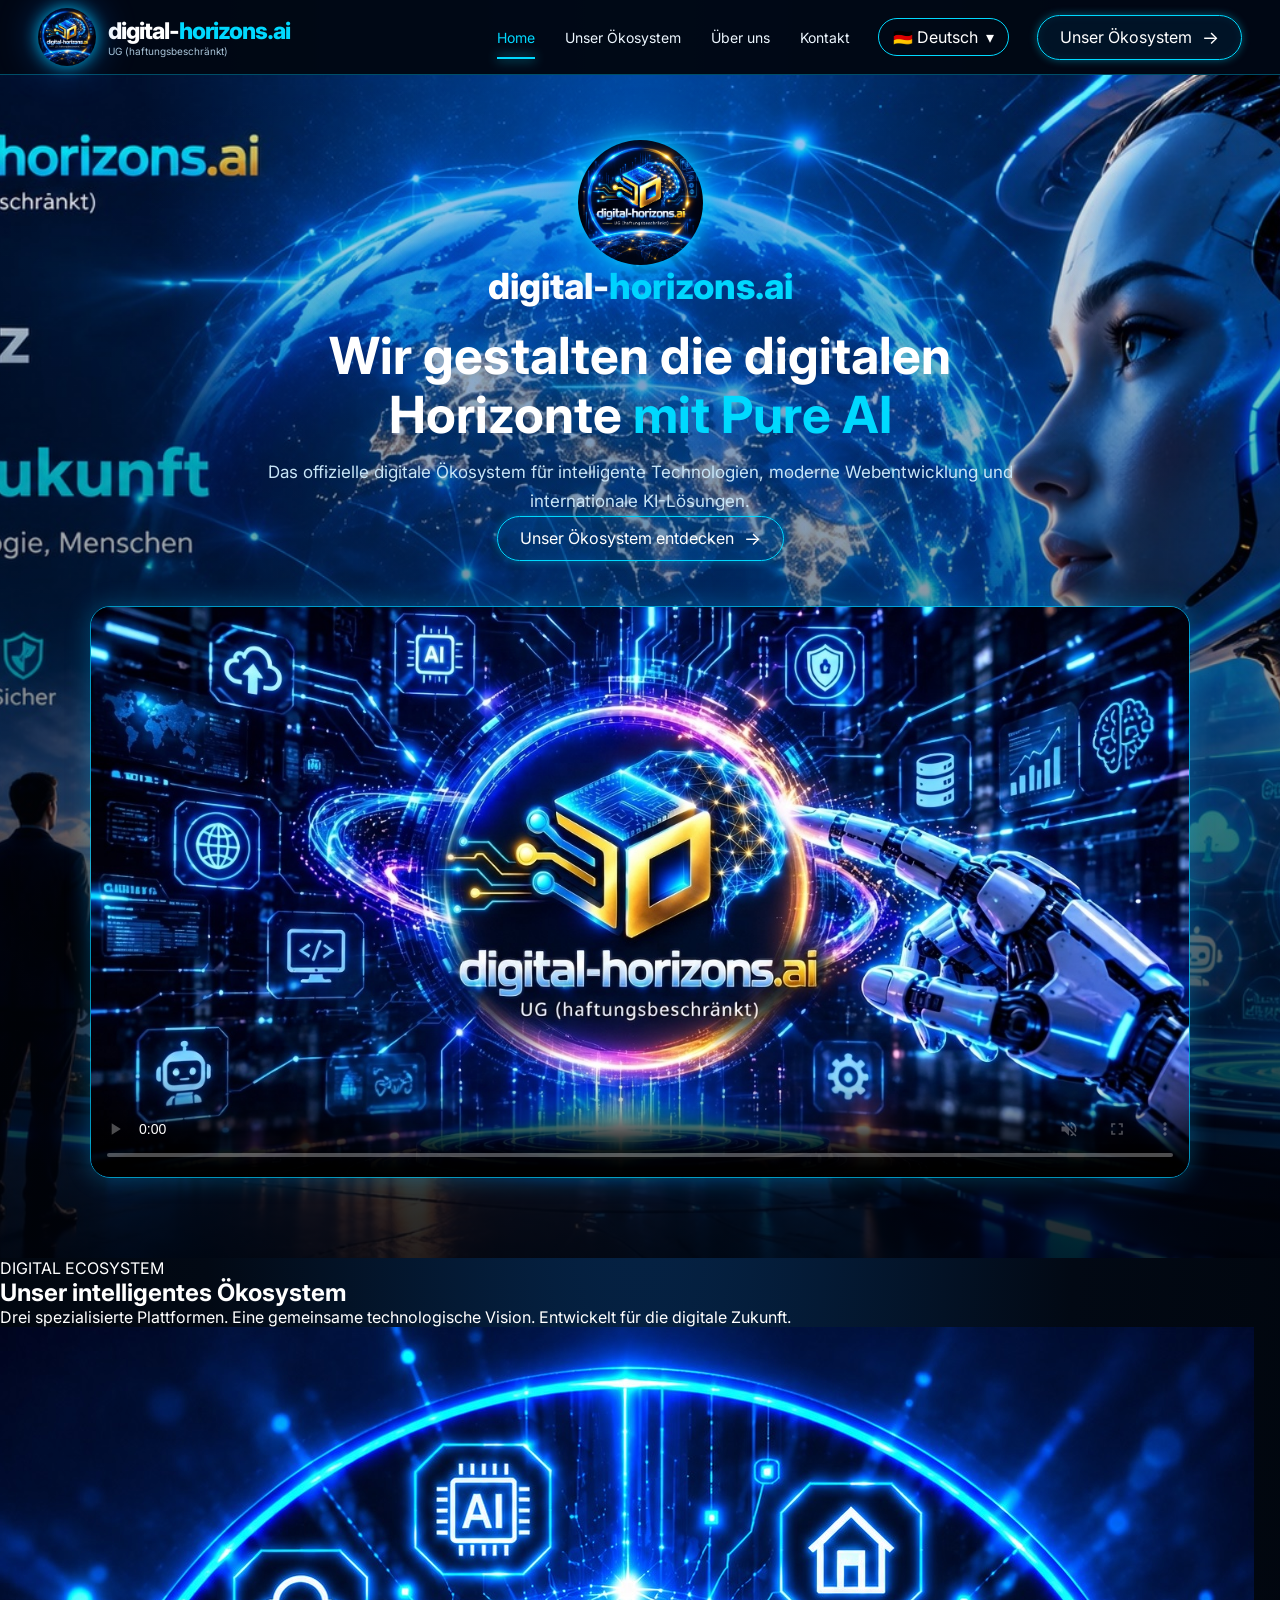
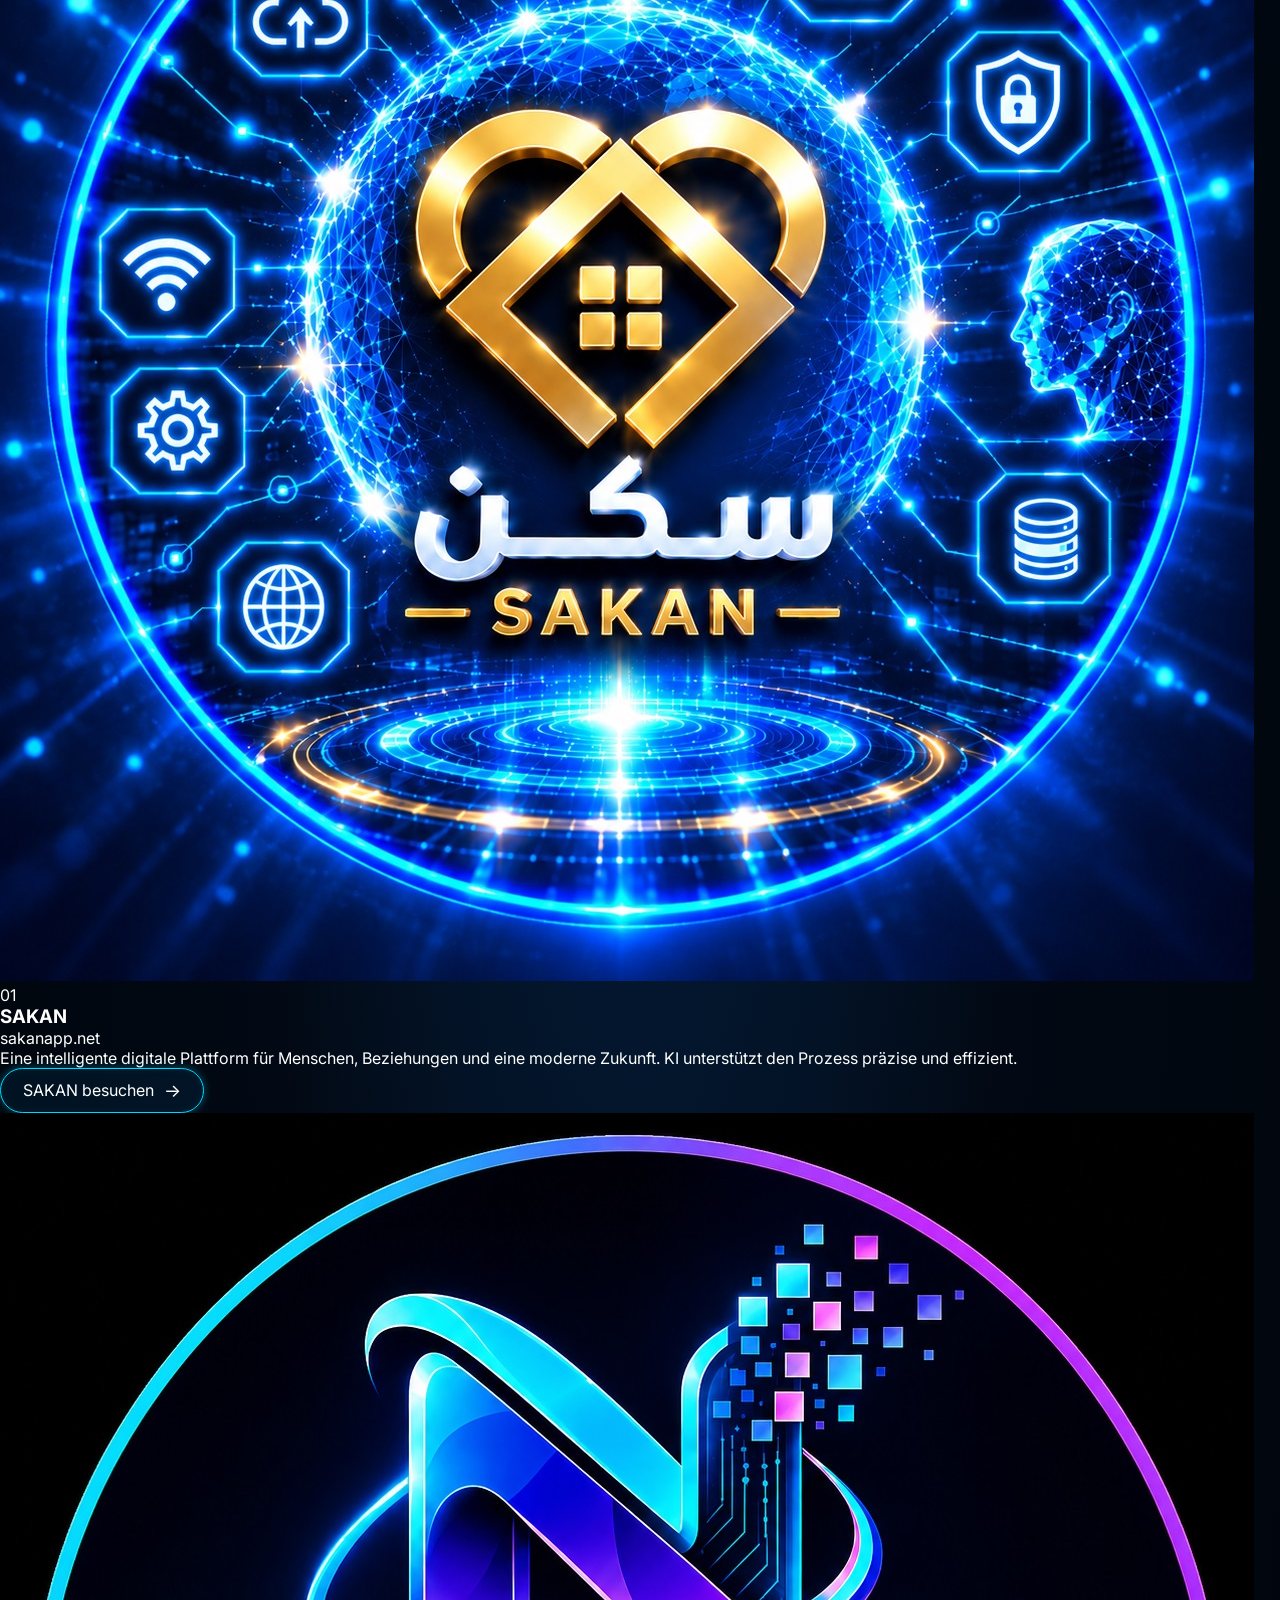
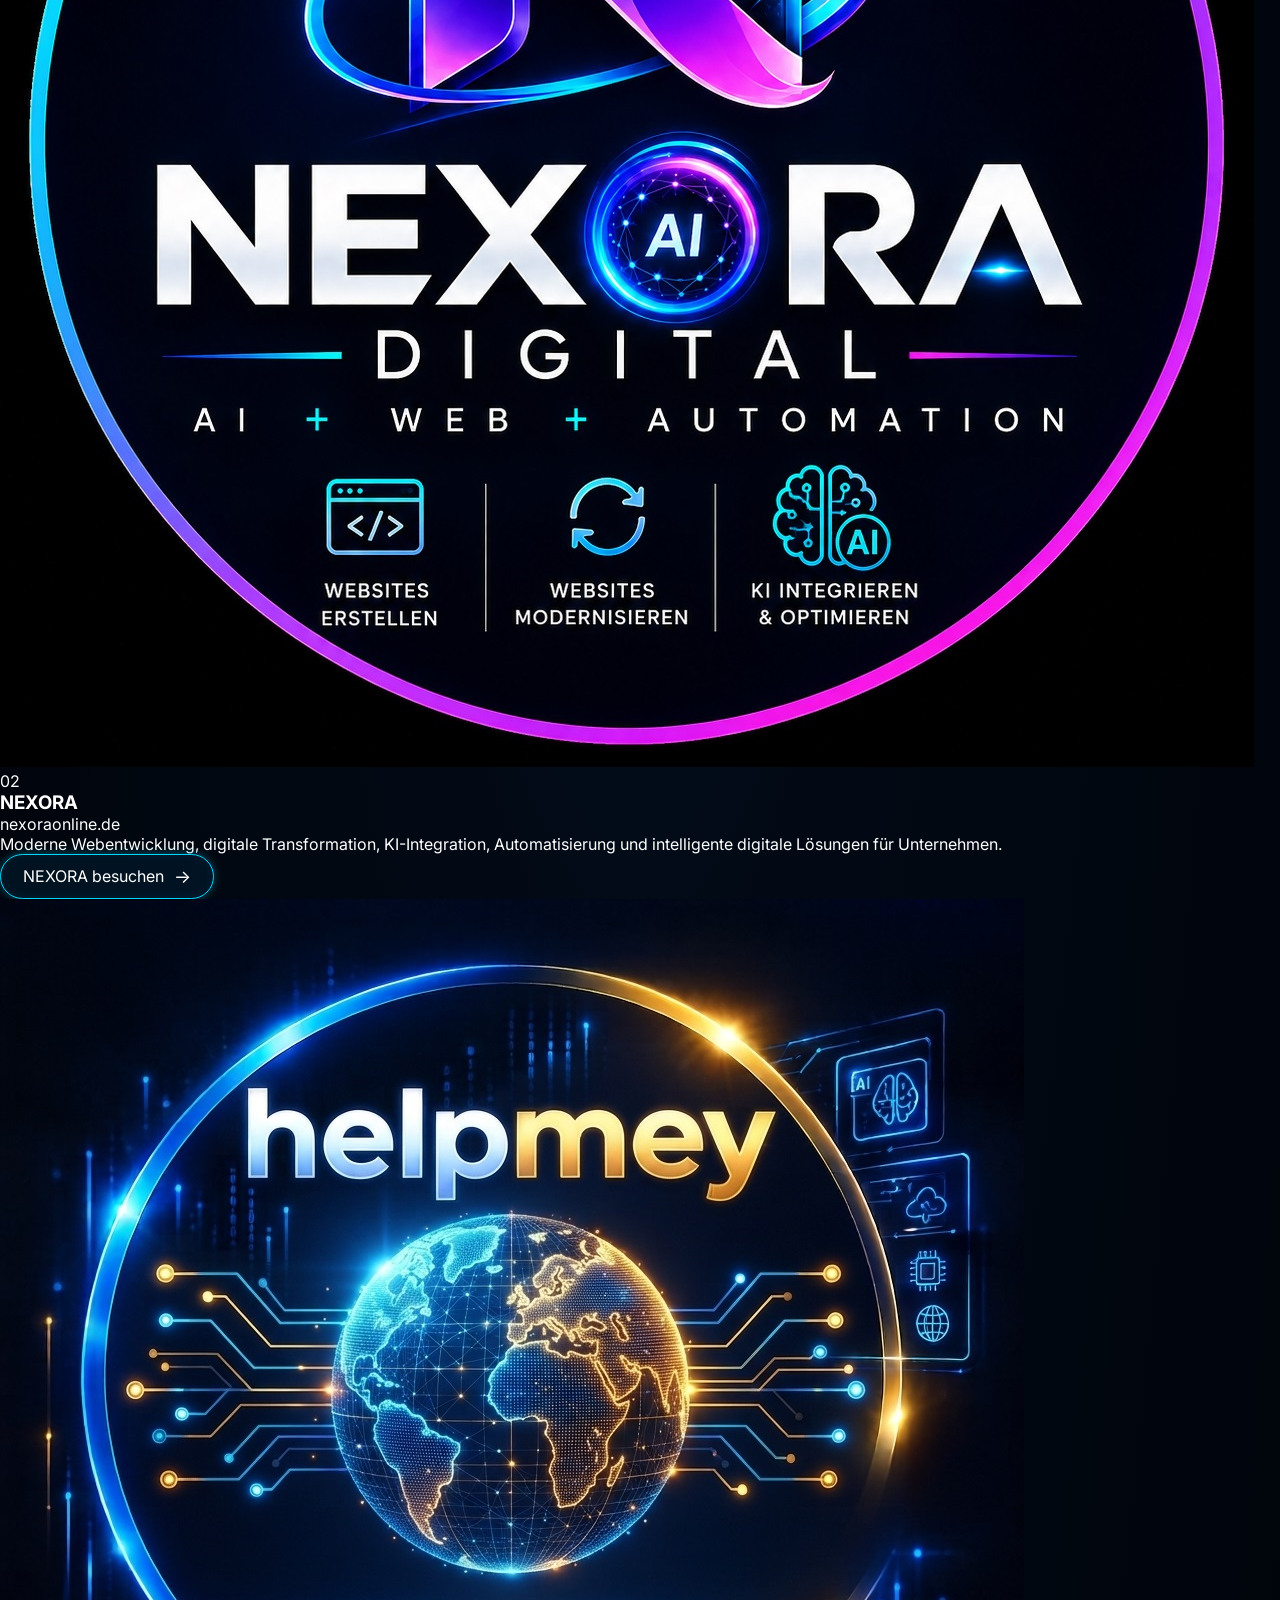
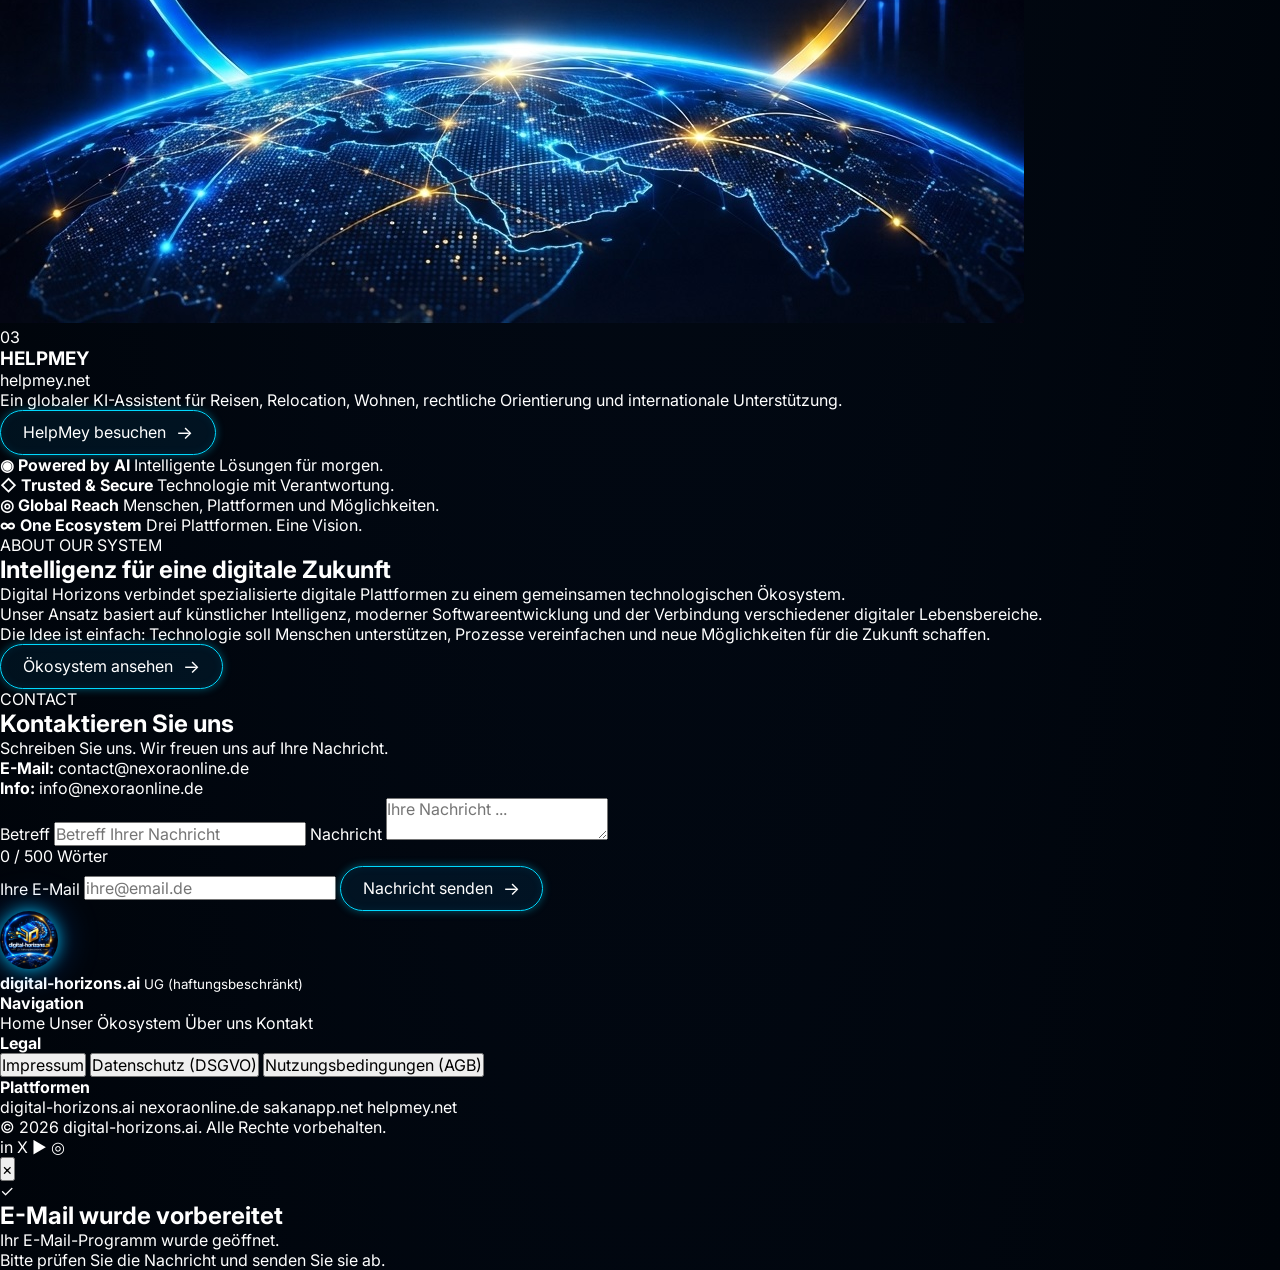
==== index.html @ 15f688ac "Update index.html" ====
<!DOCTYPE html>
<html lang="de" dir="ltr">

<head>

    <meta charset="UTF-8">

    <meta
        name="viewport"
        content="width=device-width, initial-scale=1.0"
    >

    <title>
        digital-horizons.ai | Pure AI Ecosystem
    </title>

    <meta
        name="description"
        content="Digital Horizons AI – das internationale KI-Ökosystem für digitale Innovation, Webentwicklung, intelligente Plattformen und die Zukunft."
    >

    <meta
        name="theme-color"
        content="#020914"
    >

    <!-- CORRECT ROOT PATH -->
    <link
        rel="icon"
        href="logo.jpg"
        type="image/jpeg"
    >

    <!-- MAIN CSS -->
    <link
        rel="stylesheet"
        href="style.css"
    >

    <link
        rel="preconnect"
        href="https://fonts.googleapis.com"
    >

    <link
        rel="preconnect"
        href="https://fonts.gstatic.com"
        crossorigin
    >

    <link
        href="https://fonts.googleapis.com/css2?family=Inter:wght@400;500;600;700;800&display=swap"
        rel="stylesheet"
    >

</head>


<body>


<!-- =========================================================
     HEADER
========================================================= -->

<header class="main-header">

    <div class="header-inner">


        <!-- BRAND -->

        <a
            href="index.html"
            class="brand"
        >

            <img
                src="logo.jpg"
                alt="digital-horizons.ai"
                class="header-logo"
            >

            <div class="brand-text">

                <span class="brand-name">
                    digital-<span>horizons.ai</span>
                </span>

                <small>
                    UG (haftungsbeschränkt)
                </small>

            </div>

        </a>


        <!-- NAVIGATION -->

        <nav class="nav-links">

            <a
                href="index.html"
                class="active"
            >
                Home
            </a>

            <a href="#ecosystem">
                Unser Ökosystem
            </a>

            <a href="#about">
                Über uns
            </a>

            <a href="#contact">
                Kontakt
            </a>

        </nav>


        <!-- LANGUAGE -->

        <div class="language-wrapper">

            <button
                type="button"
                class="lang-btn"
                id="languageButton"
                aria-expanded="false"
            >
                🇩🇪 Deutsch
                <span>▾</span>
            </button>


            <div
                class="language-menu"
                id="languageMenu"
            >

                <button data-lang="de">
                    🇩🇪 Deutsch
                </button>

                <button data-lang="en">
                    🇬🇧 English
                </button>

                <button data-lang="fr">
                    🇫🇷 Français
                </button>

                <button data-lang="es">
                    🇪🇸 Español
                </button>

                <button data-lang="it">
                    🇮🇹 Italiano
                </button>

                <button data-lang="pt">
                    🇵🇹 Português
                </button>

                <button data-lang="nl">
                    🇳🇱 Nederlands
                </button>

                <button data-lang="da">
                    🇩🇰 Dansk
                </button>

                <button data-lang="sv">
                    🇸🇪 Svenska
                </button>

                <button data-lang="no">
                    🇳🇴 Norsk
                </button>

                <button data-lang="fi">
                    🇫🇮 Suomi
                </button>

                <button data-lang="pl">
                    🇵🇱 Polski
                </button>

                <button data-lang="cs">
                    🇨🇿 Čeština
                </button>

                <button data-lang="sk">
                    🇸🇰 Slovenčina
                </button>

                <button data-lang="hu">
                    🇭🇺 Magyar
                </button>

                <button data-lang="ro">
                    🇷🇴 Română
                </button>

                <button data-lang="bg">
                    🇧🇬 Български
                </button>

                <button data-lang="el">
                    🇬🇷 Ελληνικά
                </button>

                <button data-lang="tr">
                    🇹🇷 Türkçe
                </button>

                <button data-lang="ru">
                    🇷🇺 Русский
                </button>

                <button data-lang="uk">
                    🇺🇦 Українська
                </button>

                <button data-lang="ar">
                    🇸🇦 العربية
                </button>

                <button data-lang="he">
                    🇮🇱 עברית
                </button>

                <button data-lang="fa">
                    🇮🇷 فارسی
                </button>

                <button data-lang="hi">
                    🇮🇳 हिन्दी
                </button>

                <button data-lang="bn">
                    🇧🇩 বাংলা
                </button>

                <button data-lang="ur">
                    🇵🇰 اردو
                </button>

                <button data-lang="zh-CN">
                    🇨🇳 中文
                </button>

                <button data-lang="ja">
                    🇯🇵 日本語
                </button>

                <button data-lang="ko">
                    🇰🇷 한국어
                </button>

                <button data-lang="vi">
                    🇻🇳 Tiếng Việt
                </button>

                <button data-lang="th">
                    🇹🇭 ไทย
                </button>

                <button data-lang="id">
                    🇮🇩 Bahasa Indonesia
                </button>

            </div>

        </div>


        <!-- HEADER CTA -->

        <a
            href="#ecosystem"
            class="header-cta"
        >
            Unser Ökosystem
            <span>→</span>
        </a>


    </div>

</header>



<!-- =========================================================
     HERO
========================================================= -->

<main>


<section class="hero-section">

    <div class="hero-background"></div>


    <div class="hero-content">


        <img
            src="logo.jpg"
            alt="digital-horizons.ai"
            class="hero-logo"
        >


        <div class="hero-brand">
            digital-<span>horizons.ai</span>
        </div>


        <h1>
            Wir gestalten die digitalen Horizonte
            <span>mit Pure AI</span>
        </h1>


        <p>
            Das offizielle digitale Ökosystem für intelligente
            Technologien, moderne Webentwicklung und internationale
            KI-Lösungen.
        </p>


        <a
            href="#ecosystem"
            class="hero-button"
        >
            Unser Ökosystem entdecken
            <span>→</span>
        </a>


    </div>


    <!-- =====================================================
         VIDEO
    ====================================================== -->

    <div class="video-container">

        <video
            controls
            muted
            playsinline
            poster="hero.jpg"
        >

            <source
                src="presentation.mp4"
                type="video/mp4"
            >

            Ihr Browser unterstützt keine Videowiedergabe.

        </video>

    </div>


</section>



<!-- =========================================================
     ECOSYSTEM
========================================================= -->

<section
    class="ecosystem-section"
    id="ecosystem"
>


    <div class="section-heading">

        <span class="section-label">
            DIGITAL ECOSYSTEM
        </span>

        <h2>
            Unser intelligentes Ökosystem
        </h2>

        <p>
            Drei spezialisierte Plattformen. Eine gemeinsame
            technologische Vision. Entwickelt für die digitale Zukunft.
        </p>

    </div>



    <div class="platforms-grid">


        <!-- =================================================
             SAKAN
        ================================================== -->

        <article class="platform-card gold">

            <div class="platform-image-wrapper">

                <img
                    src="sakan.jpg"
                    alt="SAKAN Plattform"
                    class="platform-img"
                    loading="lazy"
                >

            </div>


            <div class="platform-body">

                <span class="platform-number">
                    01
                </span>


                <h3>
                    SAKAN
                </h3>


                <p class="platform-domain">
                    sakanapp.net
                </p>


                <p>
                    Eine intelligente digitale Plattform für
                    Menschen, Beziehungen und eine moderne Zukunft.
                    KI unterstützt den Prozess präzise und effizient.
                </p>


                <a
                    href="https://www.sakanapp.net"
                    target="_blank"
                    rel="noopener noreferrer"
                    class="platform-link"
                >
                    SAKAN besuchen
                    <span>→</span>
                </a>


            </div>

        </article>



        <!-- =================================================
             NEXORA
        ================================================== -->

        <article class="platform-card blue">

            <div class="platform-image-wrapper">

                <img
                    src="nexora.jpg"
                    alt="NEXORA Digital"
                    class="platform-img"
                    loading="lazy"
                >

            </div>


            <div class="platform-body">

                <span class="platform-number">
                    02
                </span>


                <h3>
                    NEXORA
                </h3>


                <p class="platform-domain">
                    nexoraonline.de
                </p>


                <p>
                    Moderne Webentwicklung, digitale Transformation,
                    KI-Integration, Automatisierung und intelligente
                    digitale Lösungen für Unternehmen.
                </p>


                <a
                    href="https://www.nexoraonline.de"
                    target="_blank"
                    rel="noopener noreferrer"
                    class="platform-link"
                >
                    NEXORA besuchen
                    <span>→</span>
                </a>


            </div>

        </article>



        <!-- =================================================
             HELPMEY
        ================================================== -->

        <article class="platform-card cyan">

            <div class="platform-image-wrapper">

                <!-- FIXED: src added -->

                <img
                    src="helpmey.jpg"
                    alt="HelpMey Plattform"
                    class="platform-img"
                    loading="lazy"
                >

            </div>


            <div class="platform-body">

                <span class="platform-number">
                    03
                </span>


                <h3>
                    HELPMEY
                </h3>


                <p class="platform-domain">
                    helpmey.net
                </p>


                <p>
                    Ein globaler KI-Assistent für Reisen,
                    Relocation, Wohnen, rechtliche Orientierung
                    und internationale Unterstützung.
                </p>


                <a
                    href="https://www.helpmey.net"
                    target="_blank"
                    rel="noopener noreferrer"
                    class="platform-link"
                >
                    HelpMey besuchen
                    <span>→</span>
                </a>


            </div>

        </article>


    </div>



    <!-- =====================================================
         ECOSYSTEM FEATURES
    ====================================================== -->

    <div class="ecosystem-features">


        <div>

            <strong>
                ◉
            </strong>

            <span>

                <b>
                    Powered by AI
                </b>

                Intelligente Lösungen für morgen.

            </span>

        </div>


        <div>

            <strong>
                ◇
            </strong>

            <span>

                <b>
                    Trusted & Secure
                </b>

                Technologie mit Verantwortung.

            </span>

        </div>


        <div>

            <strong>
                ◎
            </strong>

            <span>

                <b>
                    Global Reach
                </b>

                Menschen, Plattformen und Möglichkeiten.

            </span>

        </div>


        <div>

            <strong>
                ∞
            </strong>

            <span>

                <b>
                    One Ecosystem
                </b>

                Drei Plattformen. Eine Vision.

            </span>

        </div>


    </div>


</section>



<!-- =========================================================
     ABOUT
========================================================= -->

<section
    class="about-section"
    id="about"
>


    <div class="about-overlay"></div>


    <div class="about-content">


        <span class="section-label">
            ABOUT OUR SYSTEM
        </span>


        <h2>
            Intelligenz für eine
            <span>digitale Zukunft</span>
        </h2>


        <p>
            Digital Horizons verbindet spezialisierte digitale
            Plattformen zu einem gemeinsamen technologischen
            Ökosystem.
        </p>


        <p>
            Unser Ansatz basiert auf künstlicher Intelligenz,
            moderner Softwareentwicklung und der Verbindung
            verschiedener digitaler Lebensbereiche.
        </p>


        <p>
            Die Idee ist einfach:
            Technologie soll Menschen unterstützen,
            Prozesse vereinfachen und neue Möglichkeiten
            für die Zukunft schaffen.
        </p>


        <a
            href="#ecosystem"
            class="hero-button"
        >
            Ökosystem ansehen
            <span>→</span>
        </a>


    </div>


</section>



<!-- =========================================================
     CONTACT
========================================================= -->

<section
    class="contact-section"
    id="contact"
>


    <div class="contact-box">


        <span class="section-label">
            CONTACT
        </span>


        <h2>
            Kontaktieren Sie uns
        </h2>


        <p>
            Schreiben Sie uns. Wir freuen uns auf Ihre Nachricht.
        </p>


        <!-- REAL CONTACT EMAILS -->

        <div class="contact-emails">

            <p>
                <strong>E-Mail:</strong>
                <a href="mailto:contact@nexoraonline.de">
                    contact@nexoraonline.de
                </a>
            </p>

            <p>
                <strong>Info:</strong>
                <a href="mailto:info@nexoraonline.de">
                    info@nexoraonline.de
                </a>
            </p>

        </div>


        <form
            id="contactForm"
            class="contact-form"
        >


            <label for="subject">
                Betreff
            </label>


            <input
                id="subject"
                name="subject"
                type="text"
                maxlength="150"
                placeholder="Betreff Ihrer Nachricht"
                required
            >


            <label for="message">
                Nachricht
            </label>


            <textarea
                id="message"
                name="message"
                maxlength="3500"
                placeholder="Ihre Nachricht ..."
                required
            ></textarea>


            <div class="message-counter">

                <span id="wordCount">
                    0
                </span>

                / 500 Wörter

            </div>


            <label for="email">
                Ihre E-Mail
            </label>


            <input
                id="email"
                name="email"
                type="email"
                placeholder="ihre@email.de"
                required
            >


            <button
                type="submit"
                class="submit-button"
            >
                Nachricht senden
                <span>→</span>
            </button>


        </form>


    </div>


</section>


</main>



<!-- =========================================================
     FOOTER
========================================================= -->

<footer class="site-footer">


    <div class="footer-main">


        <!-- LOGO -->

        <div class="footer-brand">

            <a href="index.html">

                <img
                    src="logo.jpg"
                    alt="digital-horizons.ai"
                    class="header-logo"
                >

            </a>


            <div>

                <strong>
                    digital-<span>horizons.ai</span>
                </strong>


                <small>
                    UG (haftungsbeschränkt)
                </small>

            </div>

        </div>



        <!-- NAVIGATION -->

        <div class="footer-column">

            <h4>
                Navigation
            </h4>


            <a href="index.html">
                Home
            </a>


            <a href="#ecosystem">
                Unser Ökosystem
            </a>


            <a href="#about">
                Über uns
            </a>


            <a href="#contact">
                Kontakt
            </a>

        </div>



        <!-- LEGAL -->

        <div class="footer-column">

            <h4>
                Legal
            </h4>


            <button
                type="button"
                class="legal-button"
                data-legal="impressum"
            >
                Impressum
            </button>


            <button
                type="button"
                class="legal-button"
                data-legal="privacy"
            >
                Datenschutz (DSGVO)
            </button>


            <button
                type="button"
                class="legal-button"
                data-legal="terms"
            >
                Nutzungsbedingungen (AGB)
            </button>

        </div>



        <!-- PLATFORMS -->

        <div class="footer-column">

            <h4>
                Plattformen
            </h4>


            <a
                href="https://www.digital-horizons.ai"
                target="_blank"
                rel="noopener noreferrer"
            >
                digital-horizons.ai
            </a>


            <a
                href="https://www.nexoraonline.de"
                target="_blank"
                rel="noopener noreferrer"
            >
                nexoraonline.de
            </a>


            <a
                href="https://www.sakanapp.net"
                target="_blank"
                rel="noopener noreferrer"
            >
                sakanapp.net
            </a>


            <a
                href="https://www.helpmey.net"
                target="_blank"
                rel="noopener noreferrer"
            >
                helpmey.net
            </a>


        </div>


    </div>



    <div class="footer-bottom">


        <p>
            © 2026 digital-horizons.ai.
            Alle Rechte vorbehalten.
        </p>


        <div class="footer-social">

            <a
                href="#"
                aria-label="LinkedIn"
            >
                in
            </a>

            <a
                href="#"
                aria-label="X"
            >
                X
            </a>

            <a
                href="#"
                aria-label="YouTube"
            >
                ▶
            </a>

            <a
                href="#"
                aria-label="Instagram"
            >
                ◎
            </a>

        </div>


    </div>


</footer>



<!-- =========================================================
     LEGAL MODAL
========================================================= -->

<div
    class="modal-overlay"
    id="legalModal"
    aria-hidden="true"
>


    <div
        class="legal-modal"
        role="dialog"
        aria-modal="true"
    >


        <button
            type="button"
            class="modal-close"
            id="legalClose"
            aria-label="Fenster schließen"
        >
            ×
        </button>


        <div id="legalContent"></div>


    </div>


</div>



<!-- =========================================================
     SUCCESS MODAL
========================================================= -->

<div
    class="modal-overlay"
    id="successModal"
    aria-hidden="true"
>


    <div class="success-modal">


        <div class="success-icon">
            ✓
        </div>


        <h2>
            E-Mail wurde vorbereitet
        </h2>


        <p>
            Ihr E-Mail-Programm wurde geöffnet.
        </p>


        <p>
            Bitte prüfen Sie die Nachricht und senden Sie sie ab.
        </p>


    </div>


</div>



<!-- GOOGLE TRANSLATE -->

<div
    id="google_translate_element"
    aria-hidden="true"
></div>



<!-- MAIN JAVASCRIPT -->

<script src="app.js"></script>


</body>

</html>
---- style.css ----
/* =========================================================
   DIGITAL HORIZONS AI — STYLE.CSS
   Premium Blue / Gold / Cyan Ecosystem
========================================================= */

:root {
    --bg: #020914;
    --surface: rgba(5, 18, 38, .9);
    --text: #fff;
    --muted: #aac3d6;
    --cyan: #00d9ff;
    --blue: #008cff;
    --gold: #ffc400;
    --border: rgba(0, 210, 255, .3);
}

* {
    box-sizing: border-box;
    margin: 0;
    padding: 0;
}

html {
    scroll-behavior: smooth;
}

body {
    font-family: "Inter", "Cairo", Arial, sans-serif;
    background:
        radial-gradient(ellipse at 50% 0%, #062b55 0%, #020914 50%, #00040a 100%);
    color: var(--text);
    overflow-x: hidden;
}

body.modal-open {
    overflow: hidden;
}

a {
    color: inherit;
    text-decoration: none;
}

button,
input,
textarea {
    font: inherit;
}

button,
a {
    -webkit-tap-highlight-color: transparent;
}

/* ==================== HEADER ==================== */

.main-header {
    position: relative;
    z-index: 1000;
    background: rgba(1, 8, 20, .96);
    border-bottom: 1px solid rgba(0, 210, 255, .35);
}

.header-inner {
    width: min(1420px, 94%);
    min-height: 74px;
    margin: auto;
    display: flex;
    align-items: center;
    gap: 28px;
}

.brand {
    display: flex;
    align-items: center;
    gap: 12px;
    margin-right: auto;
}

.header-logo {
    width: 58px;
    height: 58px;
    object-fit: contain;
    border-radius: 50%;
    filter:
        drop-shadow(0 0 8px rgba(0, 210, 255, .8))
        drop-shadow(0 0 18px rgba(0, 120, 255, .4));
}

.brand-text {
    display: flex;
    flex-direction: column;
}

.brand-name {
    font-size: 23px;
    font-weight: 800;
    letter-spacing: -1px;
}

.brand-name span {
    color: var(--cyan);
}

.brand-text small {
    color: #a9c5d9;
    font-size: 10px;
}

.nav-links {
    display: flex;
    align-items: center;
    gap: 30px;
}

.nav-links a {
    position: relative;
    color: #edf7ff;
    font-size: 14px;
    transition: color .25s ease;
}

.nav-links a:hover,
.nav-links a.active {
    color: var(--cyan);
}

.nav-links a.active::after {
    content: "";
    position: absolute;
    left: 0;
    right: 0;
    bottom: -13px;
    height: 2px;
    background: var(--cyan);
    box-shadow: 0 0 12px var(--cyan);
}

.header-cta,
.hero-button,
.platform-link,
.submit-button {
    display: inline-flex;
    align-items: center;
    justify-content: center;
    gap: 10px;
    border: 1px solid var(--cyan);
    border-radius: 30px;
    padding: 11px 22px;
    background: rgba(0, 160, 255, .08);
    color: white;
    box-shadow:
        0 0 8px rgba(0, 210, 255, .4),
        inset 0 0 10px rgba(0, 210, 255, .08);
    transition: .25s ease;
}

.header-cta:hover,
.hero-button:hover,
.platform-link:hover,
.submit-button:hover {
    transform: translateY(-2px);
    box-shadow: 0 0 18px rgba(0, 210, 255, .8);
}

.header-cta span,
.hero-button span,
.platform-link span,
.submit-button span {
    font-size: 18px;
}

/* ==================== LANGUAGE MENU ==================== */

.language-wrapper {
    position: relative;
}

.lang-btn {
    display: flex;
    align-items: center;
    gap: 8px;
    border: 1px solid var(--cyan);
    border-radius: 20px;
    padding: 8px 14px;
    background: transparent;
    color: white;
    cursor: pointer;
}

.lang-btn:hover {
    background: rgba(0, 210, 255, .12);
}

.language-menu {
    position: absolute;
    top: calc(100% + 10px);
    right: 0;
    z-index: 1100;
    display: none;
    width: 235px;
    max-height: 420px;
    overflow-y: auto;
    padding: 8px;
    border: 1px solid var(--border);
    border-radius: 14px;
    background: rgba(1, 10, 22, .98);
    box-shadow: 0 0 30px rgba(0, 180, 255, .25);
}

.language-menu.open {
    display: block;
}

.language-menu button {
    width: 100%;
    padding: 10px 12px;
    border: 0;
    border-radius: 8px;
    background: transparent;
    color: white;
    text-align: left;
    cursor: pointer;
}

.language-menu button:hover {
    background: rgba(0, 190, 255, .15);
    color: var(--cyan);
}

/* ==================== HERO ==================== */

.hero-section {
    position: relative;
    min-height: 790px;
    padding: 65px 20px 80px;
    text-align: center;
    overflow: hidden;
    background:
        radial-gradient(ellipse at center top, rgba(0, 120, 255, .55), transparent 55%),
     url("about-ai.jpg") center / cover no-repeat;

.hero-background {
    position: absolute;
    inset: 0;
    background: linear-gradient(to bottom, transparent, rgba(0, 3, 10, .85));
}

.hero-content,
.video-container {
    position: relative;
    z-index: 2;
}

.hero-logo {
    width: 125px;
    height: 125px;
    object-fit: contain;
    border-radius: 50%;
    filter:
        drop-shadow(0 0 12px var(--cyan))
        drop-shadow(0 0 28px rgba(0, 153, 255, .5));
}

.hero-brand {
    margin-top: -5px;
    font-size: 36px;
    font-weight: 800;
}

.hero-brand span {
    color: var(--cyan);
}

.hero-content h1 {
    max-width: 850px;
    margin: 18px auto 14px;
    font-size: clamp(32px, 4vw, 55px);
    line-height: 1.15;
}

.hero-content h1 span {
    color: var(--cyan);
}

.hero-content p {
    max-width: 760px;
    margin: auto;
    color: #c8e5f7;
    font-size: 17px;
    line-height: 1.7;
}

.video-container {
    width: min(1100px, 94%);
    margin: 45px auto 0;
    overflow: hidden;
    border: 1px solid rgba(0, 208, 255, .7);
    border-radius: 20px;
    box-shadow: 0 0 25px rgba(0, 183, 255, .3);
}

.video-container video {
    display: block;
    width: 100%;
    max-height: 570px;
    object-fit: cover;
}

/* ==================== SECTIONS ==================== */

.ecosystem-section,
.contact-section {
    padding: 90px 5%;
}

.section-heading {
    max-width: 850px;
    margin: auto;
    text-align: center;
}

.section-label {
    color: var(--cyan);
    font-size: 12px;
    font-weight: 800;
    letter-spacing: 3px;
}

.section-heading h2,
.contact-box h2 {
    margin: 12px 0;
    font-size: clamp(32px, 4vw, 48px);
}

.section-heading p,
.contact-box > p {
    color: var(--muted);
    line-height: 1.8;
}

/* ==================== PLATFORM CARDS ==================== */

.platforms-grid {
    width: min(1250px, 100%);
    margin: 55px auto;
    display: grid;
    grid-template-columns: repeat(3, 1fr);
    gap: 25px;
}

.platform-card {
    overflow: hidden;
    border-radius: 20px;
    background: linear-gradient(145deg, rgba(8, 22, 43, .95), rgba(1, 7, 16, .98));
    transition: transform .3s ease, box-shadow .3s ease;
}

.platform-card:hover {
    transform: translateY(-8px);
}

.platform-card.gold {
    border: 1px solid var(--gold);
    box-shadow: 0 0 25px rgba(255, 190, 0, .2);
}

.platform-card.blue {
    border: 1px solid var(--blue);
    box-shadow: 0 0 25px rgba(0, 130, 255, .2);
}

.platform-card.cyan {
    border: 1px solid var(--cyan);
    box-shadow: 0 0 25px rgba(0, 230, 255, .2);
}

.platform-image-wrapper {
    height: 245px;
    overflow: hidden;
}

.platform-img {
    display: block;
    width: 100%;
    height: 100%;
    object-fit: cover;
    transition: transform .5s ease;
}

.platform-card:hover .platform-img {
    transform: scale(1.05);
}

.platform-body {
    padding: 28px;
}

.platform-number {
    color: #4e718a;
    font-size: 12px;
}

.platform-body h3 {
    margin-top: 5px;
    font-size: 31px;
}

.platform-domain {
    margin: 5px 0 15px;
    color: var(--cyan);
}

.platform-body p:not(.platform-domain) {
    min-height: 80px;
    color: #b8d0de;
    line-height: 1.65;
}

.platform-link {
    margin-top: 22px;
}

/* ==================== FEATURES ==================== */

.ecosystem-features {
    width: min(1250px, 100%);
    margin: auto;
    display: grid;
    grid-template-columns: repeat(4, 1fr);
    border-top: 1px solid rgba(0, 200, 255, .3);
    border-bottom: 1px solid rgba(0, 200, 255, .3);
}

.ecosystem-features > div {
    display: flex;
    align-items: center;
    gap: 15px;
    min-height: 105px;
    padding: 20px;
    border-right: 1px solid rgba(0, 200, 255, .18);
}

.ecosystem-features > div:last-child {
    border-right: 0;
}

.ecosystem-features strong {
    color: var(--cyan);
    font-size: 35px;
}

.ecosystem-features b {
    display: block;
    margin-bottom: 5px;
}

.ecosystem-features span {
    color: #9ebaca;
    font-size: 12px;
    line-height: 1.5;
}

/* ==================== ABOUT ==================== */

.about-section {
    position: relative;
    min-height: 620px;
    display: flex;
    align-items: center;
    padding: 100px 7%;
    background:
        linear-gradient(90deg, rgba(0, 5, 15, .96), rgba(0, 7, 18, .65), rgba(0, 5, 15, .9)),
      url("about-ai.jpg") center / cover no-repeat;
}

.about-overlay {
    position: absolute;
    inset: 0;
    background: radial-gradient(circle at 75% 50%, rgba(0, 140, 255, .15), transparent 45%);
}

.about-content {
    position: relative;
    z-index: 2;
    max-width: 760px;
}

.about-content h2 {
    margin: 18px 0;
    font-size: clamp(35px, 4vw, 58px);
}

.about-content h2 span {
    color: var(--cyan);
}

.about-content p {
    margin: 15px 0;
    color: #c1d8e6;
    line-height: 1.8;
}

/* ==================== CONTACT ==================== */

.contact-section {
    background: radial-gradient(circle at center, rgba(0, 120, 255, .16), transparent 60%);
}

.contact-box {
    width: min(760px, 100%);
    margin: auto;
    padding: 45px;
    text-align: center;
    border: 1px solid rgba(0, 210, 255, .35);
    border-radius: 24px;
    background: rgba(2, 13, 28, .8);
    box-shadow: 0 0 50px rgba(0, 100, 255, .12);
}

.contact-form {
    margin-top: 30px;
    text-align: left;
}

.contact-form label {
    display: block;
    margin: 18px 0 8px;
    color: #dff6ff;
}

.contact-form input,
.contact-form textarea {
    width: 100%;
    padding: 15px 17px;
    border: 1px solid rgba(0, 210, 255, .3);
    border-radius: 10px;
    outline: none;
    color: white;
    background: rgba(0, 10, 24, .8);
}

.contact-form input:focus,
.contact-form textarea:focus {
    border-color: var(--cyan);
    box-shadow: 0 0 15px rgba(0, 217, 255, .15);
}

.contact-form textarea {
    min-height: 190px;
    resize: vertical;
}

.message-counter {
    margin-top: 7px;
    color: #718da0;
    font-size: 12px;
    text-align: right;
}

.submit-button {
    width: 100%;
    margin-top: 25px;
    cursor: pointer;
}

/* ==================== FOOTER ==================== */

.site-footer {
    background: #01060e;
    border-top: 1px solid rgba(0, 210, 255, .3);
}

.footer-main {
    width: min(1250px, 92%);
    margin: auto;
    padding: 60px 0;
    display: grid;
    grid-template-columns: 1.5fr 1fr 1fr 1fr;
    gap: 50px;
}

.footer-brand {
    display: flex;
    align-items: center;
    gap: 14px;
}

.footer-logo {
    width: 72px;
    height: 72px;
    object-fit: contain;
    border-radius: 50%;
    filter: drop-shadow(0 0 15px rgba(0, 210, 255, .5));
}

.footer-brand strong {
    display: block;
    font-size: 21px;
}

.footer-brand strong span {
    color: var(--cyan);
}

.footer-brand small {
    color: #7894a6;
}

.footer-column {
    display: flex;
    flex-direction: column;
    align-items: flex-start;
    gap: 12px;
}

.footer-column h4 {
    margin-bottom: 8px;
    color: white;
}

.footer-column a,
.legal-button {
    color: #91aebe;
    background: none;
    border: 0;
    cursor: pointer;
    transition: .2s;
}

.footer-column a:hover,
.legal-button:hover {
    color: var(--cyan);
}

.footer-bottom {
    width: min(1250px, 92%);
    margin: auto;
    padding: 22px 0;
    border-top: 1px solid rgba(255, 255, 255, .08);
    display: flex;
    justify-content: space-between;
    align-items: center;
    color: #607789;
    font-size: 12px;
}

.footer-social {
    display: flex;
    gap: 10px;
}

.footer-social a {
    width: 35px;
    height: 35px;
    display: grid;
    place-items: center;
    border: 1px solid rgba(0, 210, 255, .35);
    border-radius: 50%;
}

/* ==================== MODALS ==================== */

.modal-overlay {
    position: fixed;
    inset: 0;
    z-index: 5000;
    display: none;
    align-items: center;
    justify-content: center;
    padding: 20px;
    background: rgba(0, 0, 0, .78);
    backdrop-filter: blur(10px);
}

.modal-overlay.open {
    display: flex;
}

.legal-modal,
.success-modal {
    position: relative;
    width: min(850px, 100%);
    max-height: 85vh;
    overflow-y: auto;
    padding: 45px;
    border: 1px solid rgba(0, 210, 255, .5);
    border-radius: 20px;
    background: linear-gradient(145deg, #06182c, #010914);
    box-shadow: 0 0 50px rgba(0, 160, 255, .25);
}

.modal-close {
    position: absolute;
    top: 15px;
    right: 18px;
    width: 38px;
    height: 38px;
    border: 1px solid rgba(0, 210, 255, .4);
    border-radius: 50%;
    background: transparent;
    color: white;
    font-size: 27px;
    cursor: pointer;
}

.modal-close:hover {
    color: var(--cyan);
}

.legal-modal h2 {
    margin-bottom: 20px;
    color: var(--cyan);
}

.legal-modal h3 {
    margin: 25px 0 10px;
}

.legal-modal p {
    margin: 10px 0;
    color: #b7ccda;
    line-height: 1.8;
}

.success-modal {
    width: min(550px, 100%);
    text-align: center;
}

.success-icon {
    width: 70px;
    height: 70px;
    margin: 0 auto 20px;
    display: grid;
    place-items: center;
    border: 2px solid #00eaff;
    border-radius: 50%;
    color: #00eaff;
    font-size: 40px;
    box-shadow: 0 0 25px rgba(0, 230, 255, .4);
}

.success-modal h2 {
    margin-bottom: 15px;
}

.success-modal p {
    color: #a8c6d7;
    line-height: 1.7;
}

/* ==================== RESPONSIVE ==================== */

@media (max-width: 1050px) {

    .nav-links {
        gap: 18px;
    }

    .header-cta {
        display: none;
    }

    .platforms-grid {
        grid-template-columns: 1fr;
        max-width: 650px;
    }

    .ecosystem-features {
        grid-template-columns: repeat(2, 1fr);
    }

    .footer-main {
        grid-template-columns: repeat(2, 1fr);
    }
}

@media (max-width: 760px) {

    .header-inner {
        min-height: 70px;
        flex-wrap: wrap;
        padding: 10px 0;
    }

    .brand-name {
        font-size: 18px;
    }

    .header-logo {
        width: 48px;
        height: 48px;
    }

    .nav-links {
        width: 100%;
        order: 5;
        justify-content: center;
        overflow-x: auto;
        padding-bottom: 10px;
    }

    .nav-links a {
        white-space: nowrap;
        font-size: 12px;
    }

    .hero-section {
        min-height: auto;
        padding-top: 45px;
    }

    .hero-logo {
        width: 95px;
        height: 95px;
    }

    .hero-brand {
        font-size: 28px;
    }

    .video-container {
        margin-top: 30px;
    }

    .ecosystem-features {
        grid-template-columns: 1fr;
    }

    .ecosystem-features > div {
        border-right: 0;
        border-bottom: 1px solid rgba(0, 200, 255, .15);
    }

    .footer-main {
        grid-template-columns: 1fr;
        gap: 35px;
    }

    .footer-bottom {
        flex-direction: column;
        gap: 20px;
        text-align: center;
    }

    .contact-box,
    .legal-modal {
        padding: 30px 20px;
    }
}

/* ==================== GOOGLE TRANSLATE (hidden UI) ==================== */
#google_translate_element {
    position: fixed;
    left: -10000px;
    top: -10000px;
    width: 1px;
    height: 1px;
    overflow: hidden;
    opacity: 0;
    pointer-events: none;
}
.goog-te-banner-frame,
.goog-te-balloon-frame,
.goog-te-menu-frame {
    display: none !important;
}
body {
    top: 0 !important;
}
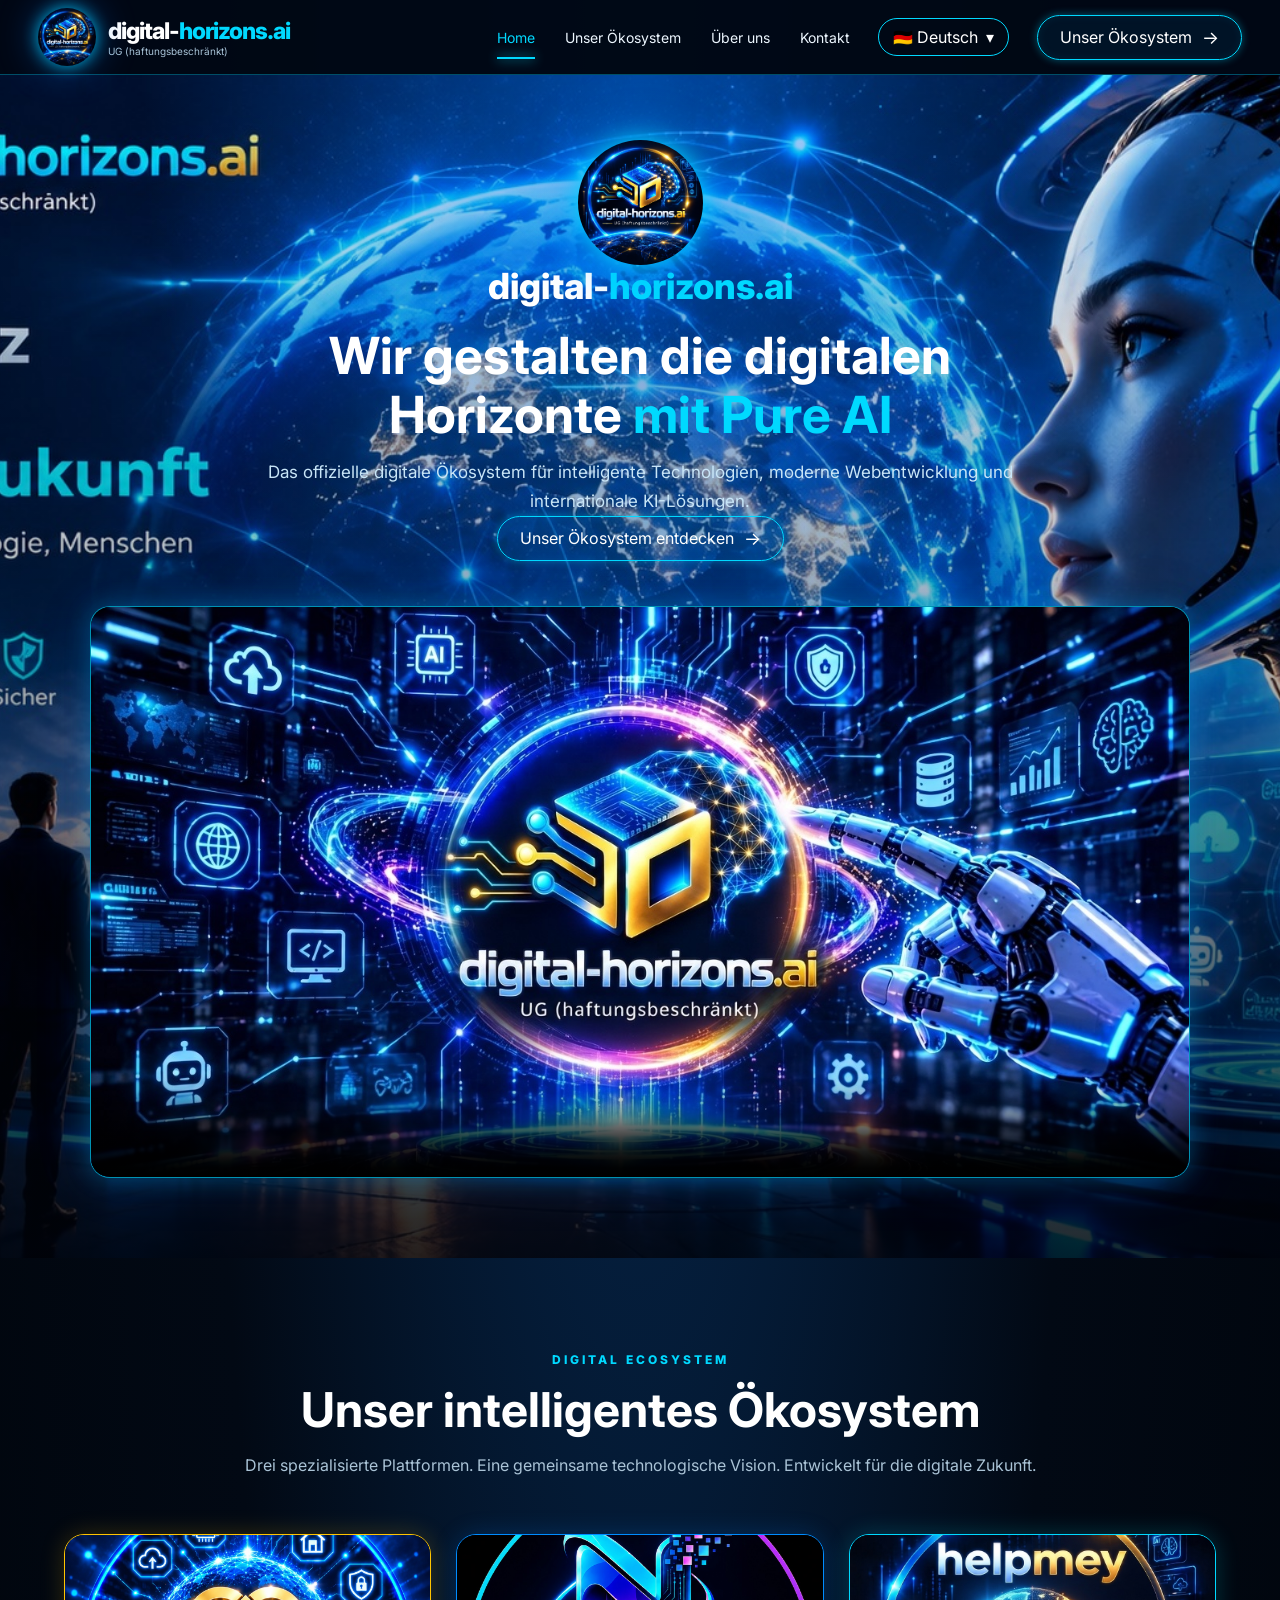
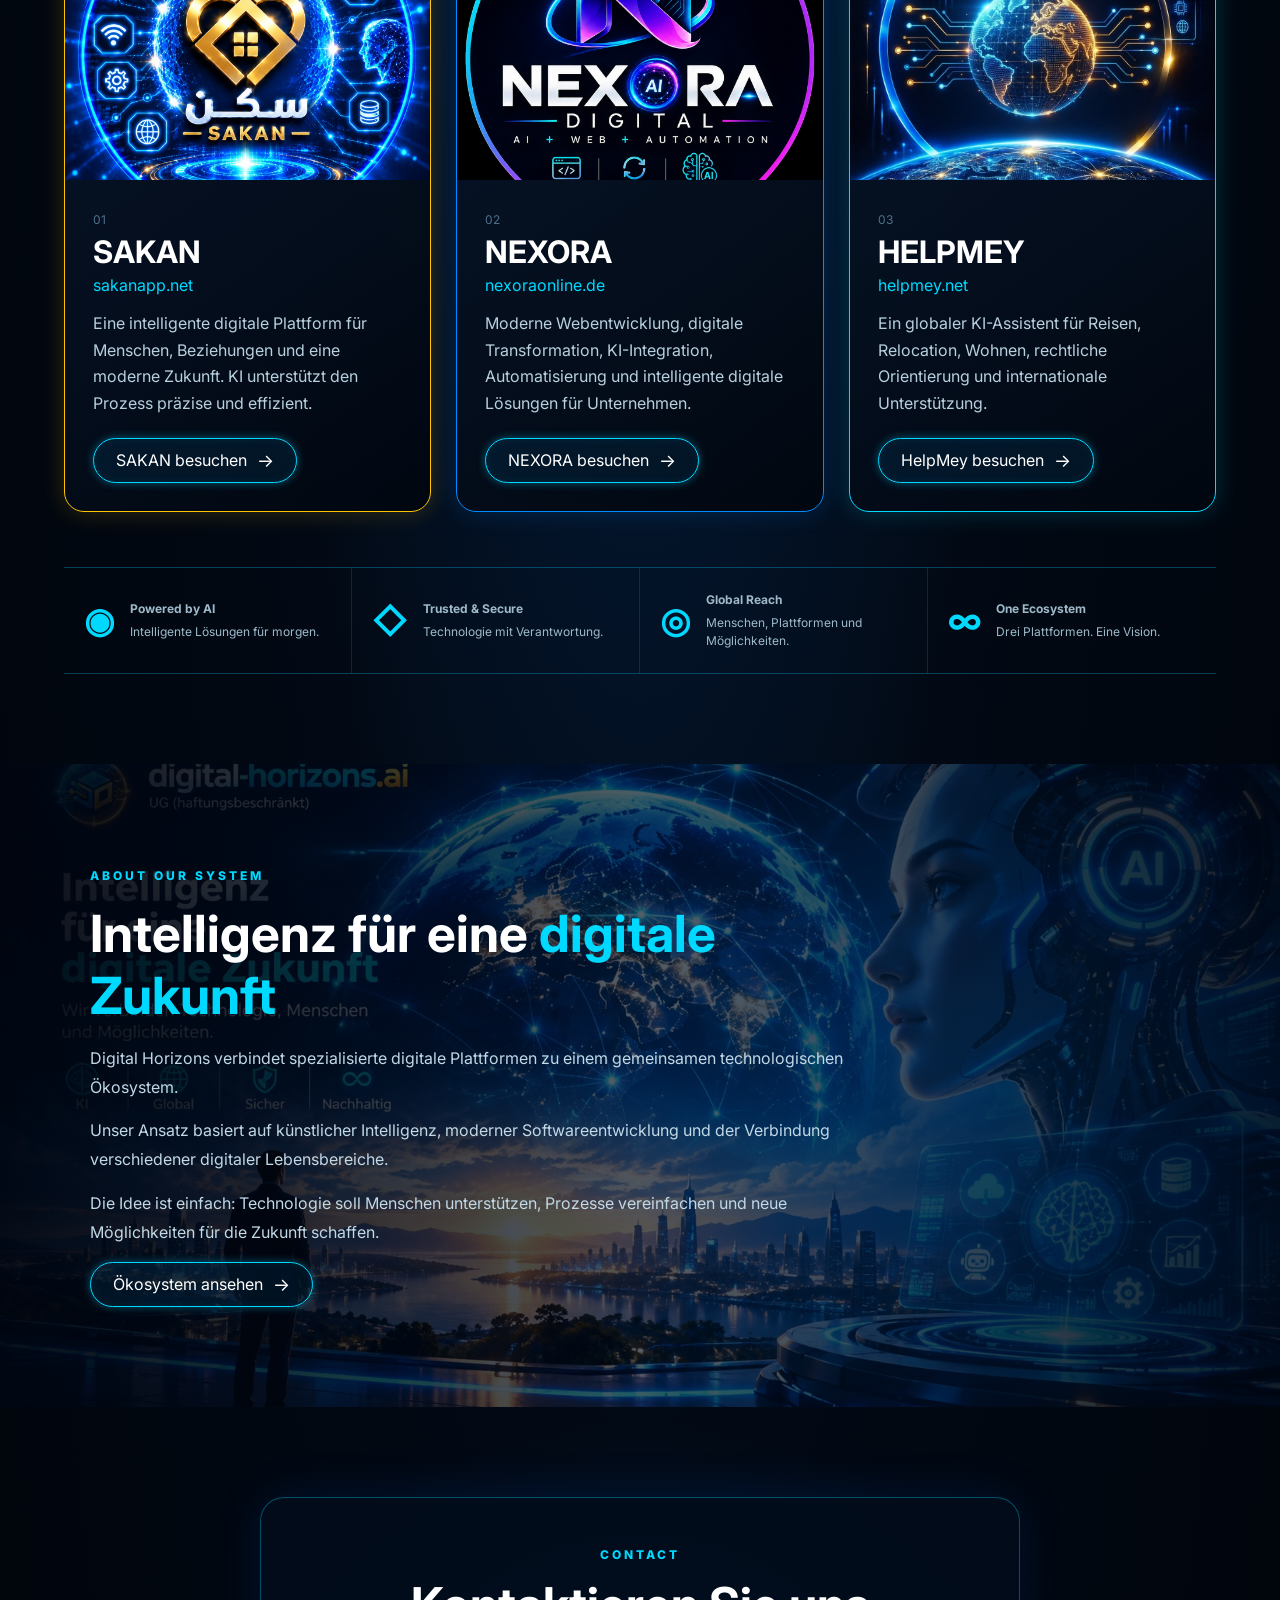
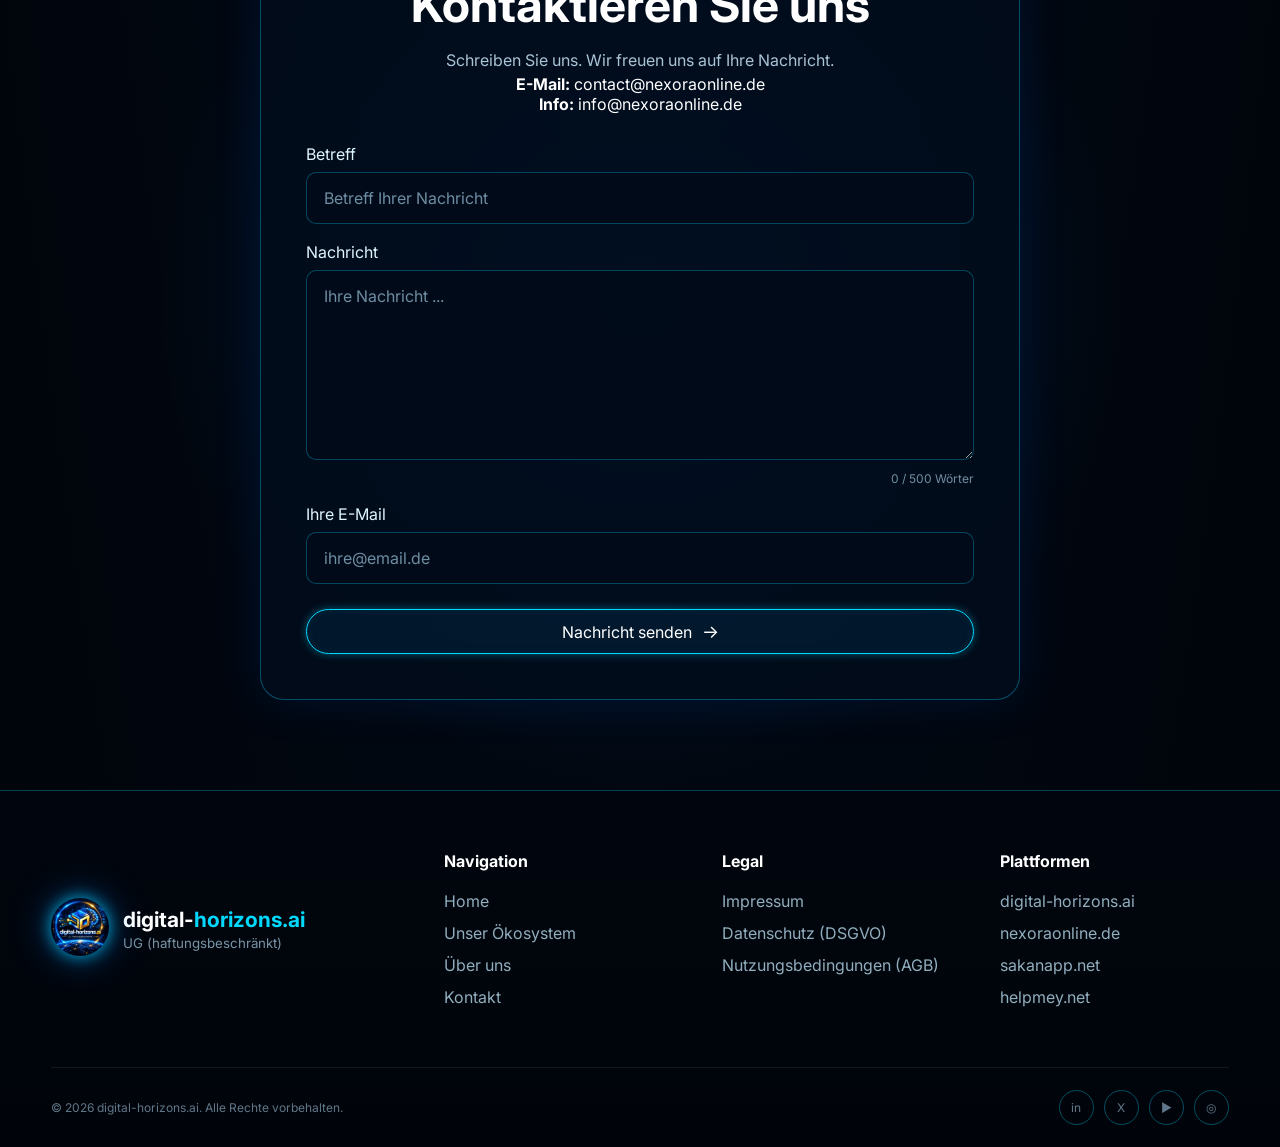
==== commit 760e8f1a: "Update index.html" ====
--- a/index.html
+++ b/index.html
@@ -100,20 +100,20 @@
 
         <nav class="nav-links">
 
-            <a
-                href="index.html"
-                class="active"
-            >
-                Home
-            </a>
-
-            <a href="#ecosystem">
-                Unser Ökosystem
-            </a>
-
-            <a href="#about">
-                Über uns
-            </a>
+         <a
+    href="index.html"
+    class="active"
+>
+    Home
+</a>
+
+<a href="ecosystem.html">
+    Unser Ökosystem
+</a>
+
+<a href="#about">
+    Über uns
+</a>
 
             <a href="#contact">
                 Kontakt
--- a/style.css
+++ b/style.css
@@ -1,5 +1,4 @@
- 
-/* =========================================================
+ /* =========================================================
    DIGITAL HORIZONS AI — STYLE.CSS
    Premium Blue / Gold / Cyan Ecosystem
 ========================================================= */
@@ -26,9 +25,15 @@
 }
 
 body {
+    margin: 0;
     font-family: "Inter", "Cairo", Arial, sans-serif;
     background:
-        radial-gradient(ellipse at 50% 0%, #062b55 0%, #020914 50%, #00040a 100%);
+        radial-gradient(
+            ellipse at 50% 0%,
+            #062b55 0%,
+            #020914 50%,
+            #00040a 100%
+        );
     color: var(--text);
     overflow-x: hidden;
 }
@@ -53,11 +58,14 @@
     -webkit-tap-highlight-color: transparent;
 }
 
-/* ==================== HEADER ==================== */
+/* =========================================================
+   HEADER
+========================================================= */
 
 .main-header {
     position: relative;
     z-index: 1000;
+    width: 100%;
     background: rgba(1, 8, 20, .96);
     border-bottom: 1px solid rgba(0, 210, 255, .35);
 }
@@ -171,7 +179,9 @@
     font-size: 18px;
 }
 
-/* ==================== LANGUAGE MENU ==================== */
+/* =========================================================
+   LANGUAGE MENU
+========================================================= */
 
 .language-wrapper {
     position: relative;
@@ -187,10 +197,12 @@
     background: transparent;
     color: white;
     cursor: pointer;
+    transition: .25s ease;
 }
 
 .lang-btn:hover {
     background: rgba(0, 210, 255, .12);
+    box-shadow: 0 0 12px rgba(0, 210, 255, .25);
 }
 
 .language-menu {
@@ -222,6 +234,7 @@
     color: white;
     text-align: left;
     cursor: pointer;
+    transition: .2s ease;
 }
 
 .language-menu button:hover {
@@ -229,7 +242,9 @@
     color: var(--cyan);
 }
 
-/* ==================== HERO ==================== */
+/* =========================================================
+   HERO
+========================================================= */
 
 .hero-section {
     position: relative;
@@ -237,20 +252,46 @@
     padding: 65px 20px 80px;
     text-align: center;
     overflow: hidden;
+
     background:
-        radial-gradient(ellipse at center top, rgba(0, 120, 255, .55), transparent 55%),
-     url("about-ai.jpg") center / cover no-repeat;
+        radial-gradient(
+            ellipse at center top,
+            rgba(0, 120, 255, .55),
+            transparent 55%
+        ),
+        url("about-ai.jpg") center / cover no-repeat;
+}
+
+/*
+   WICHTIG:
+   Dieser schließende Bereich war im ursprünglichen
+   CSS fehlend. Dadurch wurde der Rest der CSS-Regeln
+   falsch interpretiert.
+*/
 
 .hero-background {
     position: absolute;
     inset: 0;
-    background: linear-gradient(to bottom, transparent, rgba(0, 3, 10, .85));
+    z-index: 0;
+    background:
+        linear-gradient(
+            to bottom,
+            transparent 0%,
+            rgba(0, 3, 10, .25) 45%,
+            rgba(0, 3, 10, .85) 100%
+        );
+    pointer-events: none;
 }
 
 .hero-content,
 .video-container {
     position: relative;
     z-index: 2;
+}
+
+.hero-content {
+    width: min(1100px, 100%);
+    margin: auto;
 }
 
 .hero-logo {
@@ -298,7 +339,10 @@
     overflow: hidden;
     border: 1px solid rgba(0, 208, 255, .7);
     border-radius: 20px;
-    box-shadow: 0 0 25px rgba(0, 183, 255, .3);
+    background: #000;
+    box-shadow:
+        0 0 25px rgba(0, 183, 255, .3),
+        0 0 60px rgba(0, 100, 255, .12);
 }
 
 .video-container video {
@@ -308,7 +352,9 @@
     object-fit: cover;
 }
 
-/* ==================== SECTIONS ==================== */
+/* =========================================================
+   SECTIONS
+========================================================= */
 
 .ecosystem-section,
 .contact-section {
@@ -340,7 +386,9 @@
     line-height: 1.8;
 }
 
-/* ==================== PLATFORM CARDS ==================== */
+/* =========================================================
+   PLATFORM CARDS
+========================================================= */
 
 .platforms-grid {
     width: min(1250px, 100%);
@@ -353,8 +401,15 @@
 .platform-card {
     overflow: hidden;
     border-radius: 20px;
-    background: linear-gradient(145deg, rgba(8, 22, 43, .95), rgba(1, 7, 16, .98));
-    transition: transform .3s ease, box-shadow .3s ease;
+    background:
+        linear-gradient(
+            145deg,
+            rgba(8, 22, 43, .95),
+            rgba(1, 7, 16, .98)
+        );
+    transition:
+        transform .3s ease,
+        box-shadow .3s ease;
 }
 
 .platform-card:hover {
@@ -422,7 +477,9 @@
     margin-top: 22px;
 }
 
-/* ==================== FEATURES ==================== */
+/* =========================================================
+   FEATURES
+========================================================= */
 
 .ecosystem-features {
     width: min(1250px, 100%);
@@ -462,7 +519,9 @@
     line-height: 1.5;
 }
 
-/* ==================== ABOUT ==================== */
+/* =========================================================
+   ABOUT
+========================================================= */
 
 .about-section {
     position: relative;
@@ -470,15 +529,27 @@
     display: flex;
     align-items: center;
     padding: 100px 7%;
+
     background:
-        linear-gradient(90deg, rgba(0, 5, 15, .96), rgba(0, 7, 18, .65), rgba(0, 5, 15, .9)),
-      url("about-ai.jpg") center / cover no-repeat;
+        linear-gradient(
+            90deg,
+            rgba(0, 5, 15, .96),
+            rgba(0, 7, 18, .65),
+            rgba(0, 5, 15, .9)
+        ),
+        url("about-ai.jpg") center / cover no-repeat;
 }
 
 .about-overlay {
     position: absolute;
     inset: 0;
-    background: radial-gradient(circle at 75% 50%, rgba(0, 140, 255, .15), transparent 45%);
+    background:
+        radial-gradient(
+            circle at 75% 50%,
+            rgba(0, 140, 255, .15),
+            transparent 45%
+        );
+    pointer-events: none;
 }
 
 .about-content {
@@ -502,10 +573,17 @@
     line-height: 1.8;
 }
 
-/* ==================== CONTACT ==================== */
+/* =========================================================
+   CONTACT
+========================================================= */
 
 .contact-section {
-    background: radial-gradient(circle at center, rgba(0, 120, 255, .16), transparent 60%);
+    background:
+        radial-gradient(
+            circle at center,
+            rgba(0, 120, 255, .16),
+            transparent 60%
+        );
 }
 
 .contact-box {
@@ -539,6 +617,12 @@
     outline: none;
     color: white;
     background: rgba(0, 10, 24, .8);
+    transition: .25s ease;
+}
+
+.contact-form input::placeholder,
+.contact-form textarea::placeholder {
+    color: #6e8da2;
 }
 
 .contact-form input:focus,
@@ -565,10 +649,18 @@
     cursor: pointer;
 }
 
-/* ==================== FOOTER ==================== */
+/* =========================================================
+   FOOTER
+========================================================= */
 
 .site-footer {
-    background: #01060e;
+    position: relative;
+    background:
+        linear-gradient(
+            180deg,
+            #01060e 0%,
+            #00040a 100%
+        );
     border-top: 1px solid rgba(0, 210, 255, .3);
 }
 
@@ -592,7 +684,8 @@
     height: 72px;
     object-fit: contain;
     border-radius: 50%;
-    filter: drop-shadow(0 0 15px rgba(0, 210, 255, .5));
+    filter:
+        drop-shadow(0 0 15px rgba(0, 210, 255, .5));
 }
 
 .footer-brand strong {
@@ -626,12 +719,14 @@
     background: none;
     border: 0;
     cursor: pointer;
-    transition: .2s;
+    transition: .2s ease;
+    text-align: left;
 }
 
 .footer-column a:hover,
 .legal-button:hover {
     color: var(--cyan);
+    transform: translateX(2px);
 }
 
 .footer-bottom {
@@ -658,9 +753,19 @@
     place-items: center;
     border: 1px solid rgba(0, 210, 255, .35);
     border-radius: 50%;
-}
-
-/* ==================== MODALS ==================== */
+    transition: .25s ease;
+}
+
+.footer-social a:hover {
+    color: var(--cyan);
+    border-color: var(--cyan);
+    box-shadow: 0 0 15px rgba(0, 210, 255, .3);
+    transform: translateY(-2px);
+}
+
+/* =========================================================
+   MODALS
+========================================================= */
 
 .modal-overlay {
     position: fixed;
@@ -687,7 +792,12 @@
     padding: 45px;
     border: 1px solid rgba(0, 210, 255, .5);
     border-radius: 20px;
-    background: linear-gradient(145deg, #06182c, #010914);
+    background:
+        linear-gradient(
+            145deg,
+            #06182c,
+            #010914
+        );
     box-shadow: 0 0 50px rgba(0, 160, 255, .25);
 }
 
@@ -703,10 +813,13 @@
     color: white;
     font-size: 27px;
     cursor: pointer;
+    transition: .2s ease;
 }
 
 .modal-close:hover {
     color: var(--cyan);
+    border-color: var(--cyan);
+    box-shadow: 0 0 15px rgba(0, 210, 255, .25);
 }
 
 .legal-modal h2 {
@@ -751,7 +864,9 @@
     line-height: 1.7;
 }
 
-/* ==================== RESPONSIVE ==================== */
+/* =========================================================
+   RESPONSIVE — TABLET
+========================================================= */
 
 @media (max-width: 1050px) {
 
@@ -776,6 +891,10 @@
         grid-template-columns: repeat(2, 1fr);
     }
 }
+
+/* =========================================================
+   RESPONSIVE — MOBILE
+========================================================= */
 
 @media (max-width: 760px) {
 
@@ -800,6 +919,11 @@
         justify-content: center;
         overflow-x: auto;
         padding-bottom: 10px;
+        scrollbar-width: none;
+    }
+
+    .nav-links::-webkit-scrollbar {
+        display: none;
     }
 
     .nav-links a {
@@ -807,9 +931,14 @@
         font-size: 12px;
     }
 
+    .language-wrapper {
+        margin-left: auto;
+    }
+
     .hero-section {
         min-height: auto;
         padding-top: 45px;
+        padding-bottom: 55px;
     }
 
     .hero-logo {
@@ -821,8 +950,23 @@
         font-size: 28px;
     }
 
+    .hero-content p {
+        font-size: 15px;
+    }
+
     .video-container {
+        width: 100%;
         margin-top: 30px;
+        border-radius: 14px;
+    }
+
+    .video-container video {
+        max-height: 420px;
+    }
+
+    .ecosystem-section,
+    .contact-section {
+        padding: 65px 5%;
     }
 
     .ecosystem-features {
@@ -832,6 +976,15 @@
     .ecosystem-features > div {
         border-right: 0;
         border-bottom: 1px solid rgba(0, 200, 255, .15);
+    }
+
+    .ecosystem-features > div:last-child {
+        border-bottom: 0;
+    }
+
+    .about-section {
+        min-height: 520px;
+        padding: 75px 6%;
     }
 
     .footer-main {
@@ -849,9 +1002,75 @@
     .legal-modal {
         padding: 30px 20px;
     }
-}
-
-/* ==================== GOOGLE TRANSLATE (hidden UI) ==================== */
+
+    .language-menu {
+        right: -40px;
+        width: 220px;
+    }
+}
+
+/* =========================================================
+   VERY SMALL MOBILE
+========================================================= */
+
+@media (max-width: 480px) {
+
+    .header-inner {
+        width: 92%;
+    }
+
+    .brand {
+        gap: 8px;
+    }
+
+    .brand-name {
+        font-size: 16px;
+    }
+
+    .brand-text small {
+        font-size: 8px;
+    }
+
+    .header-logo {
+        width: 44px;
+        height: 44px;
+    }
+
+    .lang-btn {
+        padding: 7px 10px;
+        font-size: 12px;
+    }
+
+    .hero-content h1 {
+        font-size: 32px;
+    }
+
+    .hero-content p {
+        font-size: 14px;
+    }
+
+    .platform-body {
+        padding: 22px;
+    }
+
+    .platform-body h3 {
+        font-size: 27px;
+    }
+
+    .contact-box {
+        padding: 25px 17px;
+    }
+
+    .legal-modal,
+    .success-modal {
+        padding: 35px 18px;
+    }
+}
+
+/* =========================================================
+   GOOGLE TRANSLATE — HIDDEN UI
+========================================================= */
+
 #google_translate_element {
     position: fixed;
     left: -10000px;
@@ -862,11 +1081,43 @@
     opacity: 0;
     pointer-events: none;
 }
+
 .goog-te-banner-frame,
 .goog-te-balloon-frame,
 .goog-te-menu-frame {
     display: none !important;
 }
+
 body {
     top: 0 !important;
 }
+
+/* =========================================================
+   SCROLLBAR
+========================================================= */
+
+::-webkit-scrollbar {
+    width: 8px;
+}
+
+::-webkit-scrollbar-track {
+    background: #01060e;
+}
+
+::-webkit-scrollbar-thumb {
+    background: rgba(0, 210, 255, .45);
+    border-radius: 10px;
+}
+
+::-webkit-scrollbar-thumb:hover {
+    background: var(--cyan);
+}
+
+/* =========================================================
+   SELECTION
+========================================================= */
+
+::selection {
+    background: rgba(0, 217, 255, .25);
+    color: white;
+}
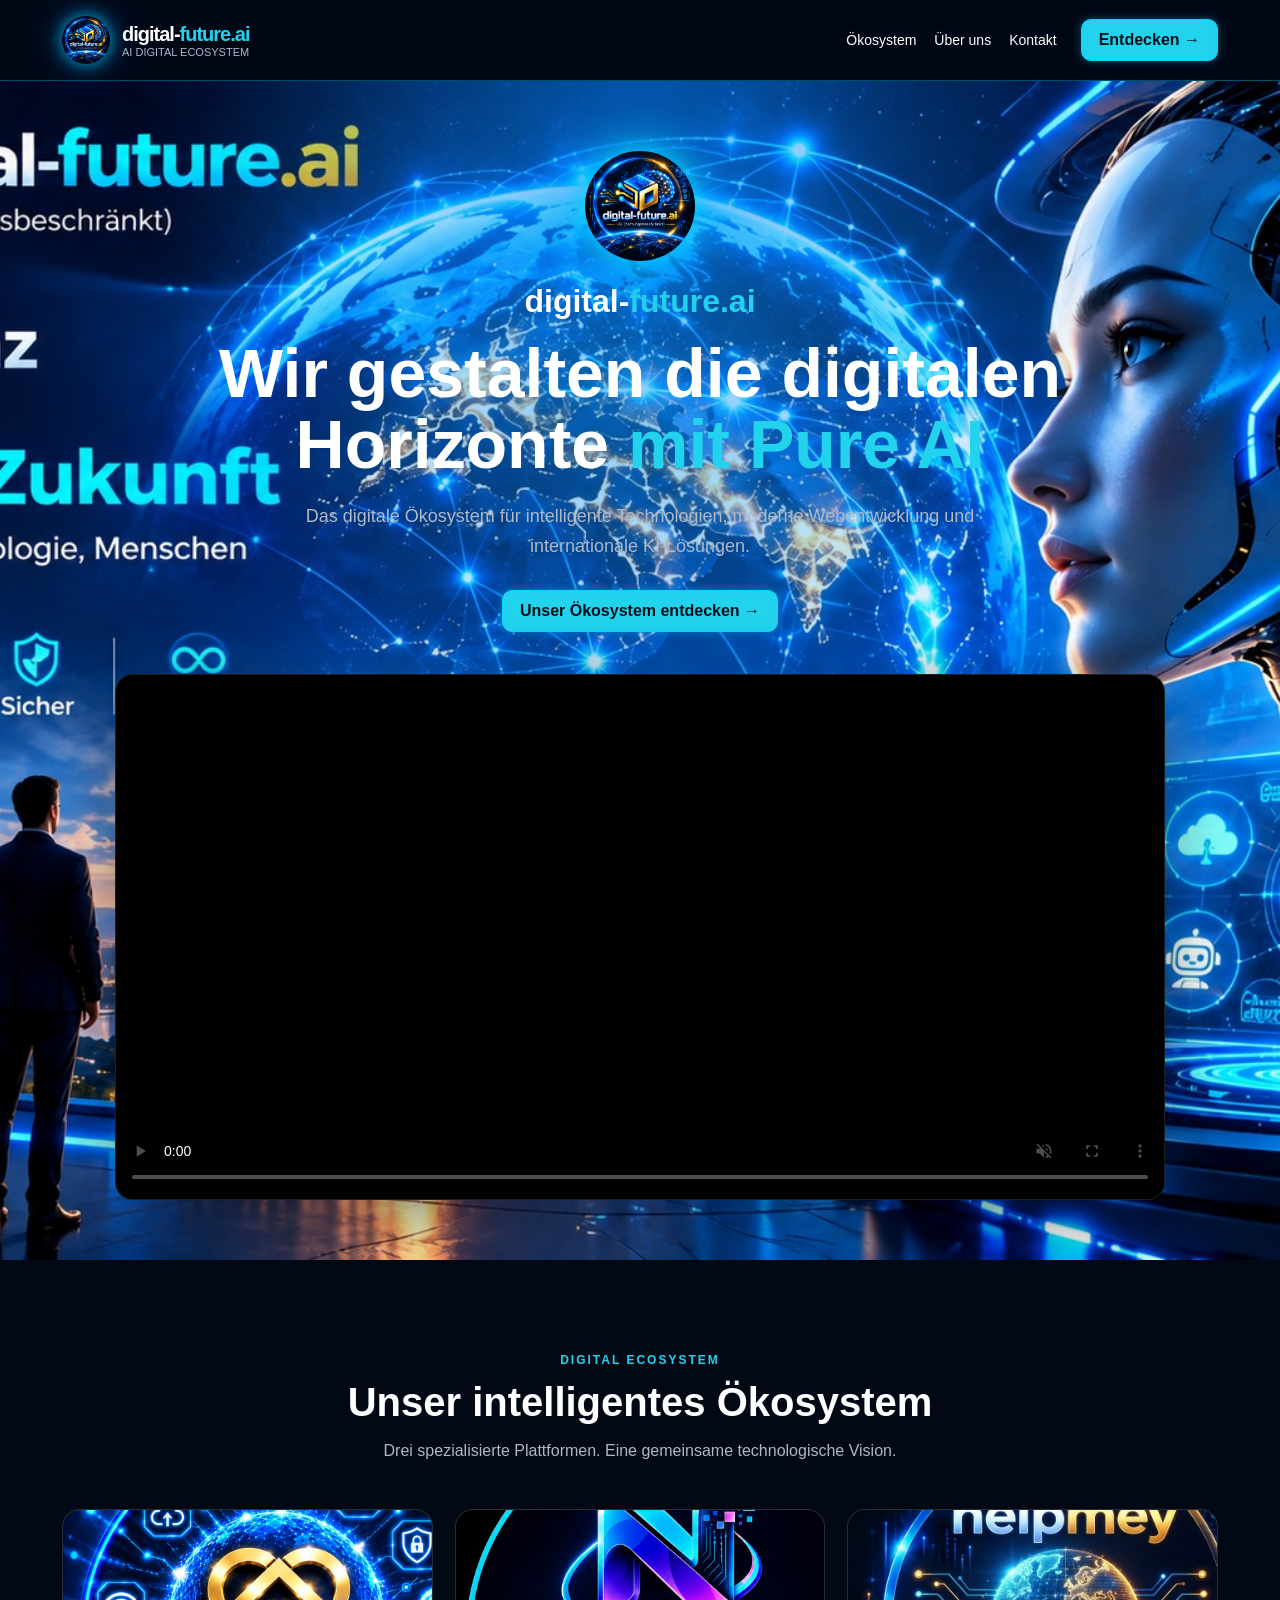
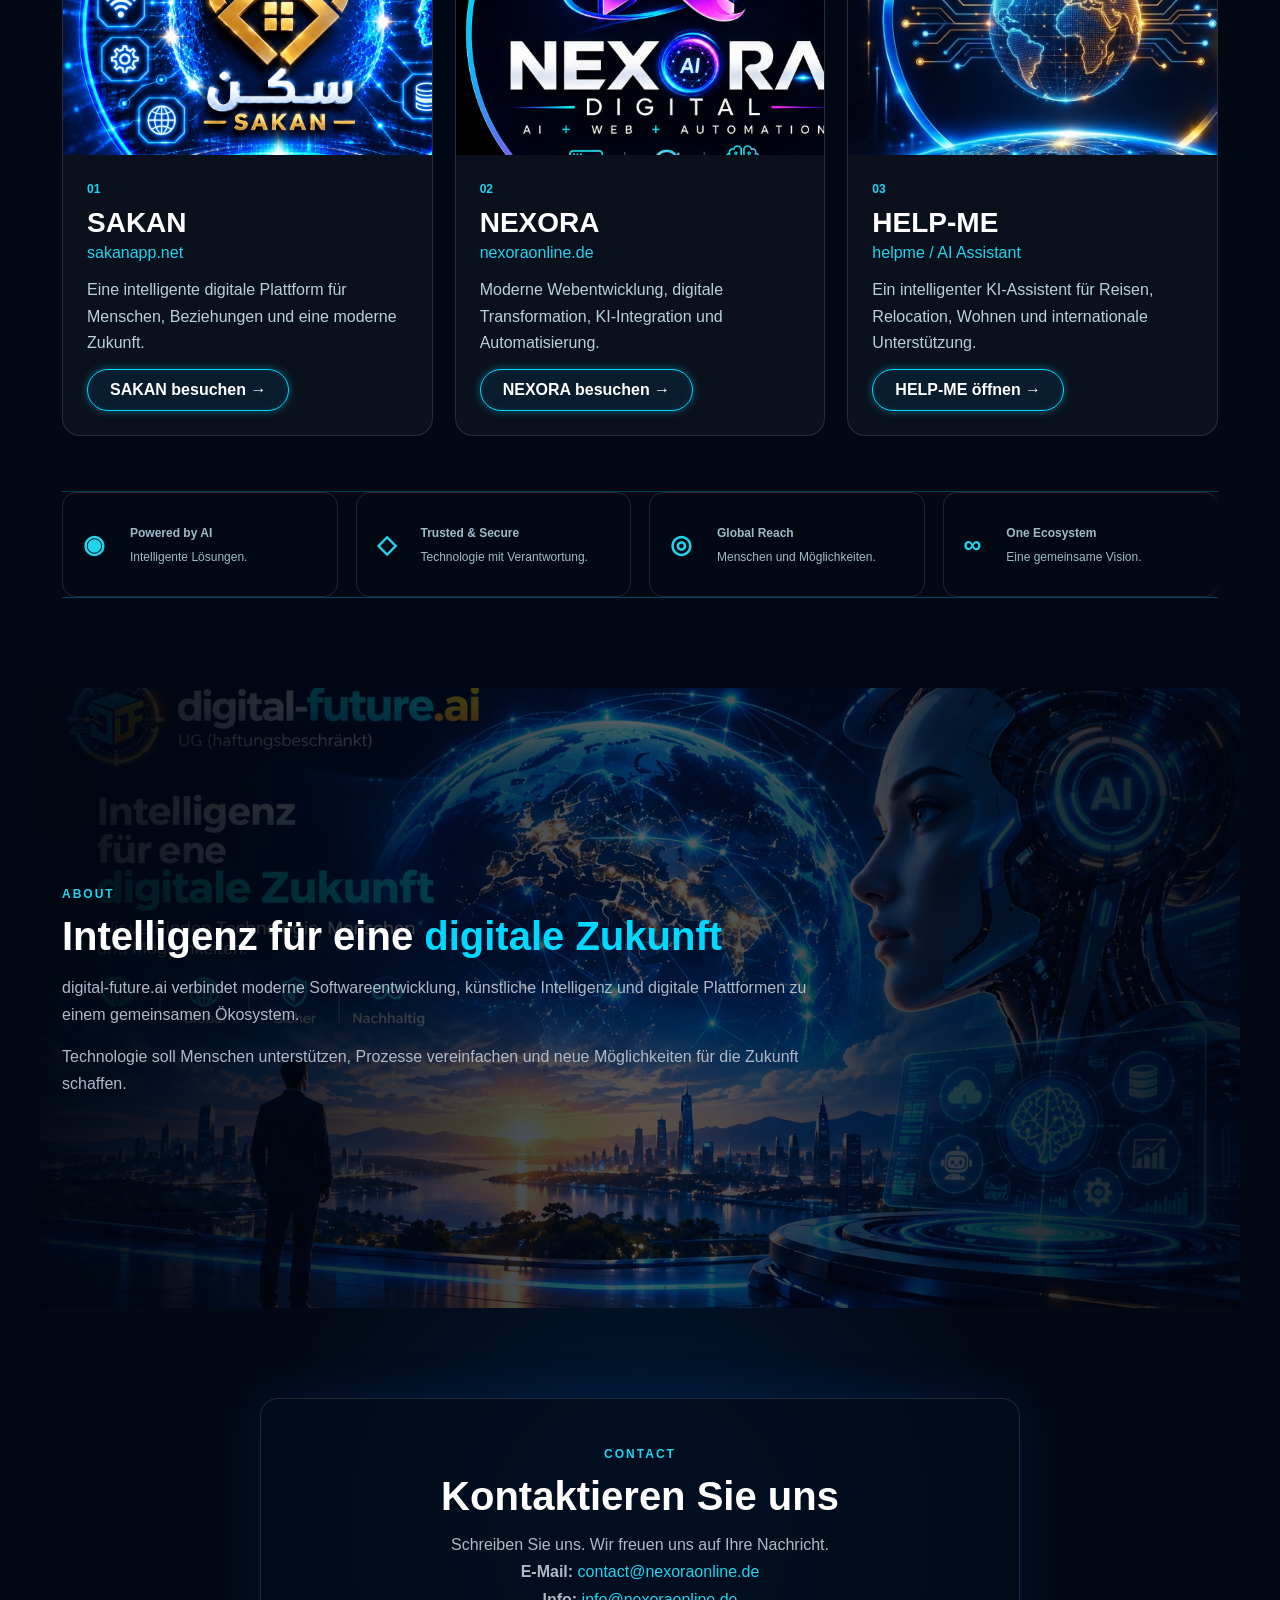
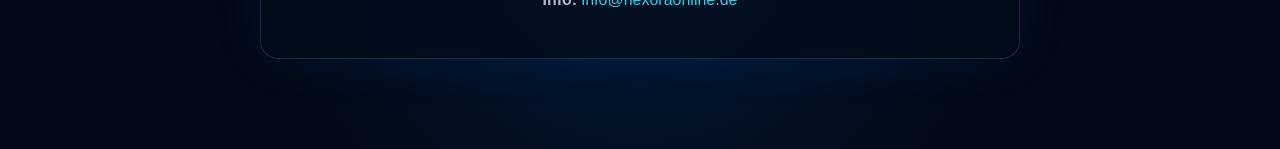
==== commit adbdd6ef: "Refresh digital-future.ai homepage and restore hero video" ====
--- a/index.html
+++ b/index.html
@@ -1,1189 +1,54 @@
-<!DOCTYPE html>
-<html lang="de" dir="ltr">
-
+<!doctype html>
+<html lang="de">
 <head>
-
-    <meta charset="UTF-8">
-
-    <meta
-        name="viewport"
-        content="width=device-width, initial-scale=1.0"
-    >
-
-    <title>
-        digital-horizons.ai | Pure AI Ecosystem
-    </title>
-
-    <meta
-        name="description"
-        content="Digital Horizons AI – das internationale KI-Ökosystem für digitale Innovation, Webentwicklung, intelligente Plattformen und die Zukunft."
-    >
-
-    <meta
-        name="theme-color"
-        content="#020914"
-    >
-
-    <!-- CORRECT ROOT PATH -->
-    <link
-        rel="icon"
-        href="logo.jpg"
-        type="image/jpeg"
-    >
-
-    <!-- MAIN CSS -->
-    <link
-        rel="stylesheet"
-        href="style.css"
-    >
-
-    <link
-        rel="preconnect"
-        href="https://fonts.googleapis.com"
-    >
-
-    <link
-        rel="preconnect"
-        href="https://fonts.gstatic.com"
-        crossorigin
-    >
-
-    <link
-        href="https://fonts.googleapis.com/css2?family=Inter:wght@400;500;600;700;800&display=swap"
-        rel="stylesheet"
-    >
-
+  <meta charset="UTF-8">
+  <meta name="viewport" content="width=device-width,initial-scale=1.0">
+  <title>digital-future.ai | Pure AI Ecosystem</title>
+  <meta name="description" content="digital-future.ai – intelligentes digitales Ökosystem für KI, Webentwicklung und digitale Zukunft.">
+  <link rel="icon" href="logo.jpg" type="image/jpeg">
+  <link rel="stylesheet" href="style.css">
+  <style>
+    :root{--bg:#020914;--text:#fff;--muted:#aeb8c7;--line:rgba(255,255,255,.12);--accent:#22d3ee}
+    body{margin:0;background:var(--bg);color:var(--text);font-family:Inter,Arial,sans-serif}
+    .main-header{position:relative;z-index:20}.header-inner{max-width:1200px;margin:auto;padding:16px 22px;display:flex;align-items:center;gap:24px}.brand{display:flex;align-items:center;gap:12px;text-decoration:none;color:#fff}.header-logo{width:48px;height:48px;border-radius:50%;object-fit:cover}.brand-name{font-size:20px;font-weight:800}.brand-name span,.hero-brand span,.hero-content h1 span{color:var(--accent)}.brand-text small{display:block;color:var(--muted);font-size:11px}.nav-links{display:flex;gap:18px;margin-left:auto}.nav-links a{color:#fff;text-decoration:none}.header-cta,.hero-button{background:var(--accent);color:#001018;text-decoration:none;padding:11px 17px;border-radius:10px;font-weight:700}
+    .hero-section{position:relative;min-height:720px;display:flex;flex-direction:column;align-items:center;justify-content:center;text-align:center;padding:70px 20px 60px;overflow:hidden}.hero-background{position:absolute;inset:0;background:radial-gradient(circle at 50% 20%,rgba(34,211,238,.18),transparent 42%)}.hero-content{position:relative;z-index:2;max-width:850px}.hero-logo{width:110px;height:110px;border-radius:50%;object-fit:cover;box-shadow:0 0 50px rgba(34,211,238,.28)}.hero-brand{font-size:32px;font-weight:800;margin:18px 0}.hero-content h1{font-size:clamp(36px,6vw,68px);line-height:1.05;margin:10px 0 20px}.hero-content p{max-width:720px;margin:0 auto 28px;color:var(--muted);font-size:18px;line-height:1.7}.video-container{position:relative;z-index:2;width:min(1050px,94vw);margin-top:42px;border:1px solid var(--line);border-radius:18px;overflow:hidden;background:#000;box-shadow:0 20px 70px rgba(0,0,0,.45)}.video-container video{display:block;width:100%;height:auto;max-height:600px;object-fit:cover}.ecosystem-section,.about-section,.contact-section{max-width:1200px;margin:auto;padding:90px 22px}.section-label{color:var(--accent);font-size:12px;font-weight:800;letter-spacing:2px}.section-heading{text-align:center}.section-heading h2,.about-content h2,.contact-box h2{font-size:40px;margin:12px 0}.section-heading p,.about-content p,.contact-box p{color:var(--muted);line-height:1.7}.platforms-grid{display:grid;grid-template-columns:repeat(3,1fr);gap:22px;margin-top:45px}.platform-card{border:1px solid var(--line);border-radius:18px;overflow:hidden;background:rgba(255,255,255,.035)}.platform-image-wrapper{aspect-ratio:16/9;background:#07111d}.platform-img{width:100%;height:100%;object-fit:cover}.platform-body{padding:24px}.platform-number{color:var(--accent);font-weight:800}.platform-body h3{font-size:28px;margin:10px 0 4px}.platform-domain{color:var(--accent)!important}.platform-link{display:inline-block;margin-top:12px;color:#fff;text-decoration:none;font-weight:700}.ecosystem-features{display:grid;grid-template-columns:repeat(4,1fr);gap:18px;margin-top:45px}.ecosystem-features>div{border:1px solid var(--line);padding:20px;border-radius:14px}.ecosystem-features strong{color:var(--accent);font-size:25px;margin-right:10px}.ecosystem-features b{display:block;margin-bottom:6px}.contact-box{text-align:center;border:1px solid var(--line);border-radius:18px;padding:45px}.contact-emails a{color:var(--accent)}
+    @media(max-width:850px){.nav-links{display:none}.platforms-grid,.ecosystem-features{grid-template-columns:1fr}.hero-section{min-height:auto;padding-top:55px}}
+  </style>
 </head>
-
-
 <body>
-
-
-<!-- =========================================================
-     HEADER
-========================================================= -->
-
-<header class="main-header">
-
-    <div class="header-inner">
-
-
-        <!-- BRAND -->
-
-        <a
-            href="index.html"
-            class="brand"
-        >
-
-            <img
-                src="logo.jpg"
-                alt="digital-horizons.ai"
-                class="header-logo"
-            >
-
-            <div class="brand-text">
-
-                <span class="brand-name">
-                    digital-<span>horizons.ai</span>
-                </span>
-
-                <small>
-                    UG (haftungsbeschränkt)
-                </small>
-
-            </div>
-
-        </a>
-
-
-        <!-- NAVIGATION -->
-
-        <nav class="nav-links">
-
-         <a
-    href="index.html"
-    class="active"
->
-    Home
-</a>
-
-<a href="ecosystem.html">
-    Unser Ökosystem
-</a>
-
-<a href="#about">
-    Über uns
-</a>
-
-            <a href="#contact">
-                Kontakt
-            </a>
-
-        </nav>
-
-
-        <!-- LANGUAGE -->
-
-        <div class="language-wrapper">
-
-            <button
-                type="button"
-                class="lang-btn"
-                id="languageButton"
-                aria-expanded="false"
-            >
-                🇩🇪 Deutsch
-                <span>▾</span>
-            </button>
-
-
-            <div
-                class="language-menu"
-                id="languageMenu"
-            >
-
-                <button data-lang="de">
-                    🇩🇪 Deutsch
-                </button>
-
-                <button data-lang="en">
-                    🇬🇧 English
-                </button>
-
-                <button data-lang="fr">
-                    🇫🇷 Français
-                </button>
-
-                <button data-lang="es">
-                    🇪🇸 Español
-                </button>
-
-                <button data-lang="it">
-                    🇮🇹 Italiano
-                </button>
-
-                <button data-lang="pt">
-                    🇵🇹 Português
-                </button>
-
-                <button data-lang="nl">
-                    🇳🇱 Nederlands
-                </button>
-
-                <button data-lang="da">
-                    🇩🇰 Dansk
-                </button>
-
-                <button data-lang="sv">
-                    🇸🇪 Svenska
-                </button>
-
-                <button data-lang="no">
-                    🇳🇴 Norsk
-                </button>
-
-                <button data-lang="fi">
-                    🇫🇮 Suomi
-                </button>
-
-                <button data-lang="pl">
-                    🇵🇱 Polski
-                </button>
-
-                <button data-lang="cs">
-                    🇨🇿 Čeština
-                </button>
-
-                <button data-lang="sk">
-                    🇸🇰 Slovenčina
-                </button>
-
-                <button data-lang="hu">
-                    🇭🇺 Magyar
-                </button>
-
-                <button data-lang="ro">
-                    🇷🇴 Română
-                </button>
-
-                <button data-lang="bg">
-                    🇧🇬 Български
-                </button>
-
-                <button data-lang="el">
-                    🇬🇷 Ελληνικά
-                </button>
-
-                <button data-lang="tr">
-                    🇹🇷 Türkçe
-                </button>
-
-                <button data-lang="ru">
-                    🇷🇺 Русский
-                </button>
-
-                <button data-lang="uk">
-                    🇺🇦 Українська
-                </button>
-
-                <button data-lang="ar">
-                    🇸🇦 العربية
-                </button>
-
-                <button data-lang="he">
-                    🇮🇱 עברית
-                </button>
-
-                <button data-lang="fa">
-                    🇮🇷 فارسی
-                </button>
-
-                <button data-lang="hi">
-                    🇮🇳 हिन्दी
-                </button>
-
-                <button data-lang="bn">
-                    🇧🇩 বাংলা
-                </button>
-
-                <button data-lang="ur">
-                    🇵🇰 اردو
-                </button>
-
-                <button data-lang="zh-CN">
-                    🇨🇳 中文
-                </button>
-
-                <button data-lang="ja">
-                    🇯🇵 日本語
-                </button>
-
-                <button data-lang="ko">
-                    🇰🇷 한국어
-                </button>
-
-                <button data-lang="vi">
-                    🇻🇳 Tiếng Việt
-                </button>
-
-                <button data-lang="th">
-                    🇹🇭 ไทย
-                </button>
-
-                <button data-lang="id">
-                    🇮🇩 Bahasa Indonesia
-                </button>
-
-            </div>
-
-        </div>
-
-
-        <!-- HEADER CTA -->
-
-        <a
-            href="#ecosystem"
-            class="header-cta"
-        >
-            Unser Ökosystem
-            <span>→</span>
-        </a>
-
-
-    </div>
-
-</header>
-
-
-
-<!-- =========================================================
-     HERO
-========================================================= -->
-
+<header class="main-header"><div class="header-inner">
+  <a href="#" class="brand"><img src="logo.jpg" alt="digital-future.ai" class="header-logo"><div class="brand-text"><span class="brand-name">digital-<span>future.ai</span></span><small>AI DIGITAL ECOSYSTEM</small></div></a>
+  <nav class="nav-links"><a href="#ecosystem">Ökosystem</a><a href="#about">Über uns</a><a href="#contact">Kontakt</a></nav>
+  <a href="#ecosystem" class="header-cta">Entdecken →</a>
+</div></header>
 <main>
-
-
 <section class="hero-section">
-
-    <div class="hero-background"></div>
-
-
-    <div class="hero-content">
-
-
-        <img
-            src="logo.jpg"
-            alt="digital-horizons.ai"
-            class="hero-logo"
-        >
-
-
-        <div class="hero-brand">
-            digital-<span>horizons.ai</span>
-        </div>
-
-
-        <h1>
-            Wir gestalten die digitalen Horizonte
-            <span>mit Pure AI</span>
-        </h1>
-
-
-        <p>
-            Das offizielle digitale Ökosystem für intelligente
-            Technologien, moderne Webentwicklung und internationale
-            KI-Lösungen.
-        </p>
-
-
-        <a
-            href="#ecosystem"
-            class="hero-button"
-        >
-            Unser Ökosystem entdecken
-            <span>→</span>
-        </a>
-
-
-    </div>
-
-
-    <!-- =====================================================
-         VIDEO
-    ====================================================== -->
-
-    <div class="video-container">
-
-        <video
-            controls
-            muted
-            playsinline
-            poster="hero.jpg"
-        >
-
-            <source
-                src="presentation.mp4"
-                type="video/mp4"
-            >
-
-            Ihr Browser unterstützt keine Videowiedergabe.
-
-        </video>
-
-    </div>
-
-
+  <div class="hero-background"></div>
+  <div class="hero-content">
+    <img src="logo.jpg" alt="digital-future.ai" class="hero-logo">
+    <div class="hero-brand">digital-<span>future.ai</span></div>
+    <h1>Wir gestalten die digitalen Horizonte <span>mit Pure AI</span></h1>
+    <p>Das digitale Ökosystem für intelligente Technologien, moderne Webentwicklung und internationale KI-Lösungen.</p>
+    <a href="#ecosystem" class="hero-button">Unser Ökosystem entdecken →</a>
+  </div>
+  <div class="video-container">
+    <video controls muted playsinline poster="hero.jpg">
+      <source src="presentation.mp4" type="video/mp4">
+      Ihr Browser unterstützt keine Videowiedergabe.
+    </video>
+  </div>
 </section>
-
-
-
-<!-- =========================================================
-     ECOSYSTEM
-========================================================= -->
-
-<section
-    class="ecosystem-section"
-    id="ecosystem"
->
-
-
-    <div class="section-heading">
-
-        <span class="section-label">
-            DIGITAL ECOSYSTEM
-        </span>
-
-        <h2>
-            Unser intelligentes Ökosystem
-        </h2>
-
-        <p>
-            Drei spezialisierte Plattformen. Eine gemeinsame
-            technologische Vision. Entwickelt für die digitale Zukunft.
-        </p>
-
-    </div>
-
-
-
-    <div class="platforms-grid">
-
-
-        <!-- =================================================
-             SAKAN
-        ================================================== -->
-
-        <article class="platform-card gold">
-
-            <div class="platform-image-wrapper">
-
-                <img
-                    src="sakan.jpg"
-                    alt="SAKAN Plattform"
-                    class="platform-img"
-                    loading="lazy"
-                >
-
-            </div>
-
-
-            <div class="platform-body">
-
-                <span class="platform-number">
-                    01
-                </span>
-
-
-                <h3>
-                    SAKAN
-                </h3>
-
-
-                <p class="platform-domain">
-                    sakanapp.net
-                </p>
-
-
-                <p>
-                    Eine intelligente digitale Plattform für
-                    Menschen, Beziehungen und eine moderne Zukunft.
-                    KI unterstützt den Prozess präzise und effizient.
-                </p>
-
-
-                <a
-                    href="https://www.sakanapp.net"
-                    target="_blank"
-                    rel="noopener noreferrer"
-                    class="platform-link"
-                >
-                    SAKAN besuchen
-                    <span>→</span>
-                </a>
-
-
-            </div>
-
-        </article>
-
-
-
-        <!-- =================================================
-             NEXORA
-        ================================================== -->
-
-        <article class="platform-card blue">
-
-            <div class="platform-image-wrapper">
-
-                <img
-                    src="nexora.jpg"
-                    alt="NEXORA Digital"
-                    class="platform-img"
-                    loading="lazy"
-                >
-
-            </div>
-
-
-            <div class="platform-body">
-
-                <span class="platform-number">
-                    02
-                </span>
-
-
-                <h3>
-                    NEXORA
-                </h3>
-
-
-                <p class="platform-domain">
-                    nexoraonline.de
-                </p>
-
-
-                <p>
-                    Moderne Webentwicklung, digitale Transformation,
-                    KI-Integration, Automatisierung und intelligente
-                    digitale Lösungen für Unternehmen.
-                </p>
-
-
-                <a
-                    href="https://www.nexoraonline.de"
-                    target="_blank"
-                    rel="noopener noreferrer"
-                    class="platform-link"
-                >
-                    NEXORA besuchen
-                    <span>→</span>
-                </a>
-
-
-            </div>
-
-        </article>
-
-
-
-        <!-- =================================================
-             HELPMEY
-        ================================================== -->
-
-        <article class="platform-card cyan">
-
-            <div class="platform-image-wrapper">
-
-                <!-- FIXED: src added -->
-
-                <img
-                    src="helpmey.jpg"
-                    alt="HelpMey Plattform"
-                    class="platform-img"
-                    loading="lazy"
-                >
-
-            </div>
-
-
-            <div class="platform-body">
-
-                <span class="platform-number">
-                    03
-                </span>
-
-
-                <h3>
-                    HELPMEY
-                </h3>
-
-
-                <p class="platform-domain">
-                    helpmey.net
-                </p>
-
-
-                <p>
-                    Ein globaler KI-Assistent für Reisen,
-                    Relocation, Wohnen, rechtliche Orientierung
-                    und internationale Unterstützung.
-                </p>
-
-
-                <a
-                    href="https://www.helpmey.net"
-                    target="_blank"
-                    rel="noopener noreferrer"
-                    class="platform-link"
-                >
-                    HelpMey besuchen
-                    <span>→</span>
-                </a>
-
-
-            </div>
-
-        </article>
-
-
-    </div>
-
-
-
-    <!-- =====================================================
-         ECOSYSTEM FEATURES
-    ====================================================== -->
-
-    <div class="ecosystem-features">
-
-
-        <div>
-
-            <strong>
-                ◉
-            </strong>
-
-            <span>
-
-                <b>
-                    Powered by AI
-                </b>
-
-                Intelligente Lösungen für morgen.
-
-            </span>
-
-        </div>
-
-
-        <div>
-
-            <strong>
-                ◇
-            </strong>
-
-            <span>
-
-                <b>
-                    Trusted & Secure
-                </b>
-
-                Technologie mit Verantwortung.
-
-            </span>
-
-        </div>
-
-
-        <div>
-
-            <strong>
-                ◎
-            </strong>
-
-            <span>
-
-                <b>
-                    Global Reach
-                </b>
-
-                Menschen, Plattformen und Möglichkeiten.
-
-            </span>
-
-        </div>
-
-
-        <div>
-
-            <strong>
-                ∞
-            </strong>
-
-            <span>
-
-                <b>
-                    One Ecosystem
-                </b>
-
-                Drei Plattformen. Eine Vision.
-
-            </span>
-
-        </div>
-
-
-    </div>
-
-
+<section class="ecosystem-section" id="ecosystem">
+  <div class="section-heading"><span class="section-label">DIGITAL ECOSYSTEM</span><h2>Unser intelligentes Ökosystem</h2><p>Drei spezialisierte Plattformen. Eine gemeinsame technologische Vision.</p></div>
+  <div class="platforms-grid">
+    <article class="platform-card"><div class="platform-image-wrapper"><img src="sakan.jpg" alt="SAKAN" class="platform-img"></div><div class="platform-body"><span class="platform-number">01</span><h3>SAKAN</h3><p class="platform-domain">sakanapp.net</p><p>Eine intelligente digitale Plattform für Menschen, Beziehungen und eine moderne Zukunft.</p><a class="platform-link" href="https://www.sakanapp.net" target="_blank" rel="noopener">SAKAN besuchen →</a></div></article>
+    <article class="platform-card"><div class="platform-image-wrapper"><img src="nexora.jpg" alt="NEXORA Digital" class="platform-img"></div><div class="platform-body"><span class="platform-number">02</span><h3>NEXORA</h3><p class="platform-domain">nexoraonline.de</p><p>Moderne Webentwicklung, digitale Transformation, KI-Integration und Automatisierung.</p><a class="platform-link" href="https://www.nexoraonline.de" target="_blank" rel="noopener">NEXORA besuchen →</a></div></article>
+    <article class="platform-card"><div class="platform-image-wrapper"><img src="helpmey.jpg" alt="HELP-ME" class="platform-img"></div><div class="platform-body"><span class="platform-number">03</span><h3>HELP-ME</h3><p class="platform-domain">helpme / AI Assistant</p><p>Ein intelligenter KI-Assistent für Reisen, Relocation, Wohnen und internationale Unterstützung.</p><a class="platform-link" href="https://help-me-nu-sooty.vercel.app/" target="_blank" rel="noopener">HELP-ME öffnen →</a></div></article>
+  </div>
+  <div class="ecosystem-features"><div><strong>◉</strong><span><b>Powered by AI</b>Intelligente Lösungen.</span></div><div><strong>◇</strong><span><b>Trusted & Secure</b>Technologie mit Verantwortung.</span></div><div><strong>◎</strong><span><b>Global Reach</b>Menschen und Möglichkeiten.</span></div><div><strong>∞</strong><span><b>One Ecosystem</b>Eine gemeinsame Vision.</span></div></div>
 </section>
-
-
-
-<!-- =========================================================
-     ABOUT
-========================================================= -->
-
-<section
-    class="about-section"
-    id="about"
->
-
-
-    <div class="about-overlay"></div>
-
-
-    <div class="about-content">
-
-
-        <span class="section-label">
-            ABOUT OUR SYSTEM
-        </span>
-
-
-        <h2>
-            Intelligenz für eine
-            <span>digitale Zukunft</span>
-        </h2>
-
-
-        <p>
-            Digital Horizons verbindet spezialisierte digitale
-            Plattformen zu einem gemeinsamen technologischen
-            Ökosystem.
-        </p>
-
-
-        <p>
-            Unser Ansatz basiert auf künstlicher Intelligenz,
-            moderner Softwareentwicklung und der Verbindung
-            verschiedener digitaler Lebensbereiche.
-        </p>
-
-
-        <p>
-            Die Idee ist einfach:
-            Technologie soll Menschen unterstützen,
-            Prozesse vereinfachen und neue Möglichkeiten
-            für die Zukunft schaffen.
-        </p>
-
-
-        <a
-            href="#ecosystem"
-            class="hero-button"
-        >
-            Ökosystem ansehen
-            <span>→</span>
-        </a>
-
-
-    </div>
-
-
-</section>
-
-
-
-<!-- =========================================================
-     CONTACT
-========================================================= -->
-
-<section
-    class="contact-section"
-    id="contact"
->
-
-
-    <div class="contact-box">
-
-
-        <span class="section-label">
-            CONTACT
-        </span>
-
-
-        <h2>
-            Kontaktieren Sie uns
-        </h2>
-
-
-        <p>
-            Schreiben Sie uns. Wir freuen uns auf Ihre Nachricht.
-        </p>
-
-
-        <!-- REAL CONTACT EMAILS -->
-
-        <div class="contact-emails">
-
-            <p>
-                <strong>E-Mail:</strong>
-                <a href="mailto:contact@nexoraonline.de">
-                    contact@nexoraonline.de
-                </a>
-            </p>
-
-            <p>
-                <strong>Info:</strong>
-                <a href="mailto:info@nexoraonline.de">
-                    info@nexoraonline.de
-                </a>
-            </p>
-
-        </div>
-
-
-        <form
-            id="contactForm"
-            class="contact-form"
-        >
-
-
-            <label for="subject">
-                Betreff
-            </label>
-
-
-            <input
-                id="subject"
-                name="subject"
-                type="text"
-                maxlength="150"
-                placeholder="Betreff Ihrer Nachricht"
-                required
-            >
-
-
-            <label for="message">
-                Nachricht
-            </label>
-
-
-            <textarea
-                id="message"
-                name="message"
-                maxlength="3500"
-                placeholder="Ihre Nachricht ..."
-                required
-            ></textarea>
-
-
-            <div class="message-counter">
-
-                <span id="wordCount">
-                    0
-                </span>
-
-                / 500 Wörter
-
-            </div>
-
-
-            <label for="email">
-                Ihre E-Mail
-            </label>
-
-
-            <input
-                id="email"
-                name="email"
-                type="email"
-                placeholder="ihre@email.de"
-                required
-            >
-
-
-            <button
-                type="submit"
-                class="submit-button"
-            >
-                Nachricht senden
-                <span>→</span>
-            </button>
-
-
-        </form>
-
-
-    </div>
-
-
-</section>
-
-
+<section class="about-section" id="about"><div class="about-content"><span class="section-label">ABOUT</span><h2>Intelligenz für eine <span>digitale Zukunft</span></h2><p>digital-future.ai verbindet moderne Softwareentwicklung, künstliche Intelligenz und digitale Plattformen zu einem gemeinsamen Ökosystem.</p><p>Technologie soll Menschen unterstützen, Prozesse vereinfachen und neue Möglichkeiten für die Zukunft schaffen.</p></div></section>
+<section class="contact-section" id="contact"><div class="contact-box"><span class="section-label">CONTACT</span><h2>Kontaktieren Sie uns</h2><p>Schreiben Sie uns. Wir freuen uns auf Ihre Nachricht.</p><div class="contact-emails"><p><strong>E-Mail:</strong> <a href="mailto:contact@nexoraonline.de">contact@nexoraonline.de</a></p><p><strong>Info:</strong> <a href="mailto:info@nexoraonline.de">info@nexoraonline.de</a></p></div></div></section>
 </main>
-
-
-
-<!-- =========================================================
-     FOOTER
-========================================================= -->
-
-<footer class="site-footer">
-
-
-    <div class="footer-main">
-
-
-        <!-- LOGO -->
-
-        <div class="footer-brand">
-
-            <a href="index.html">
-
-                <img
-                    src="logo.jpg"
-                    alt="digital-horizons.ai"
-                    class="header-logo"
-                >
-
-            </a>
-
-
-            <div>
-
-                <strong>
-                    digital-<span>horizons.ai</span>
-                </strong>
-
-
-                <small>
-                    UG (haftungsbeschränkt)
-                </small>
-
-            </div>
-
-        </div>
-
-
-
-        <!-- NAVIGATION -->
-
-        <div class="footer-column">
-
-            <h4>
-                Navigation
-            </h4>
-
-
-            <a href="index.html">
-                Home
-            </a>
-
-
-            <a href="#ecosystem">
-                Unser Ökosystem
-            </a>
-
-
-            <a href="#about">
-                Über uns
-            </a>
-
-
-            <a href="#contact">
-                Kontakt
-            </a>
-
-        </div>
-
-
-
-        <!-- LEGAL -->
-
-        <div class="footer-column">
-
-            <h4>
-                Legal
-            </h4>
-
-
-            <button
-                type="button"
-                class="legal-button"
-                data-legal="impressum"
-            >
-                Impressum
-            </button>
-
-
-            <button
-                type="button"
-                class="legal-button"
-                data-legal="privacy"
-            >
-                Datenschutz (DSGVO)
-            </button>
-
-
-            <button
-                type="button"
-                class="legal-button"
-                data-legal="terms"
-            >
-                Nutzungsbedingungen (AGB)
-            </button>
-
-        </div>
-
-
-
-        <!-- PLATFORMS -->
-
-        <div class="footer-column">
-
-            <h4>
-                Plattformen
-            </h4>
-
-
-            <a
-                href="https://www.digital-horizons.ai"
-                target="_blank"
-                rel="noopener noreferrer"
-            >
-                digital-horizons.ai
-            </a>
-
-
-            <a
-                href="https://www.nexoraonline.de"
-                target="_blank"
-                rel="noopener noreferrer"
-            >
-                nexoraonline.de
-            </a>
-
-
-            <a
-                href="https://www.sakanapp.net"
-                target="_blank"
-                rel="noopener noreferrer"
-            >
-                sakanapp.net
-            </a>
-
-
-            <a
-                href="https://www.helpmey.net"
-                target="_blank"
-                rel="noopener noreferrer"
-            >
-                helpmey.net
-            </a>
-
-
-        </div>
-
-
-    </div>
-
-
-
-    <div class="footer-bottom">
-
-
-        <p>
-            © 2026 digital-horizons.ai.
-            Alle Rechte vorbehalten.
-        </p>
-
-
-        <div class="footer-social">
-
-            <a
-                href="#"
-                aria-label="LinkedIn"
-            >
-                in
-            </a>
-
-            <a
-                href="#"
-                aria-label="X"
-            >
-                X
-            </a>
-
-            <a
-                href="#"
-                aria-label="YouTube"
-            >
-                ▶
-            </a>
-
-            <a
-                href="#"
-                aria-label="Instagram"
-            >
-                ◎
-            </a>
-
-        </div>
-
-
-    </div>
-
-
-</footer>
-
-
-
-<!-- =========================================================
-     LEGAL MODAL
-========================================================= -->
-
-<div
-    class="modal-overlay"
-    id="legalModal"
-    aria-hidden="true"
->
-
-
-    <div
-        class="legal-modal"
-        role="dialog"
-        aria-modal="true"
-    >
-
-
-        <button
-            type="button"
-            class="modal-close"
-            id="legalClose"
-            aria-label="Fenster schließen"
-        >
-            ×
-        </button>
-
-
-        <div id="legalContent"></div>
-
-
-    </div>
-
-
-</div>
-
-
-
-<!-- =========================================================
-     SUCCESS MODAL
-========================================================= -->
-
-<div
-    class="modal-overlay"
-    id="successModal"
-    aria-hidden="true"
->
-
-
-    <div class="success-modal">
-
-
-        <div class="success-icon">
-            ✓
-        </div>
-
-
-        <h2>
-            E-Mail wurde vorbereitet
-        </h2>
-
-
-        <p>
-            Ihr E-Mail-Programm wurde geöffnet.
-        </p>
-
-
-        <p>
-            Bitte prüfen Sie die Nachricht und senden Sie sie ab.
-        </p>
-
-
-    </div>
-
-
-</div>
-
-
-
-<!-- GOOGLE TRANSLATE -->
-
-<div
-    id="google_translate_element"
-    aria-hidden="true"
-></div>
-
-
-
-<!-- MAIN JAVASCRIPT -->
-
-<script src="app.js"></script>
-
-
 </body>
-
 </html>
--- a/style.css
+++ b/style.css
@@ -1121,3 +1121,79 @@
     background: rgba(0, 217, 255, .25);
     color: white;
 }
+/* =========================================================
+   GLOBAL LANGUAGE SELECTOR — ECOSYSTEM / ABOUT
+========================================================= */
+
+.language-switcher {
+    position: relative;
+    display: flex;
+    align-items: center;
+    margin-inline-start: 8px;
+}
+
+.language-switcher select {
+    min-height: 42px;
+    min-width: 125px;
+
+    padding: 8px 34px 8px 15px;
+
+    border: 1px solid var(--cyan);
+    border-radius: 22px;
+
+    background: rgba(1, 10, 22, .96);
+    color: #ffffff;
+
+    font-family: inherit;
+    font-size: 13px;
+    font-weight: 800;
+
+    cursor: pointer;
+    outline: none;
+
+    box-shadow:
+        0 0 8px rgba(0, 210, 255, .25);
+
+    transition:
+        background .25s ease,
+        box-shadow .25s ease,
+        border-color .25s ease;
+}
+
+.language-switcher select:hover,
+.language-switcher select:focus {
+    background: rgba(0, 210, 255, .12);
+    border-color: var(--cyan);
+
+    box-shadow:
+        0 0 15px rgba(0, 210, 255, .45);
+}
+
+.language-switcher select option {
+    background: #020914;
+    color: #ffffff;
+    font-weight: 600;
+}
+
+@media (max-width: 760px) {
+
+    .language-switcher {
+        margin-left: auto;
+    }
+
+    .language-switcher select {
+        min-width: 115px;
+        min-height: 40px;
+        padding: 7px 28px 7px 12px;
+        font-size: 12px;
+    }
+}
+
+@media (max-width: 480px) {
+
+    .language-switcher select {
+        min-width: 105px;
+        padding: 7px 25px 7px 10px;
+        font-size: 11px;
+    }
+}
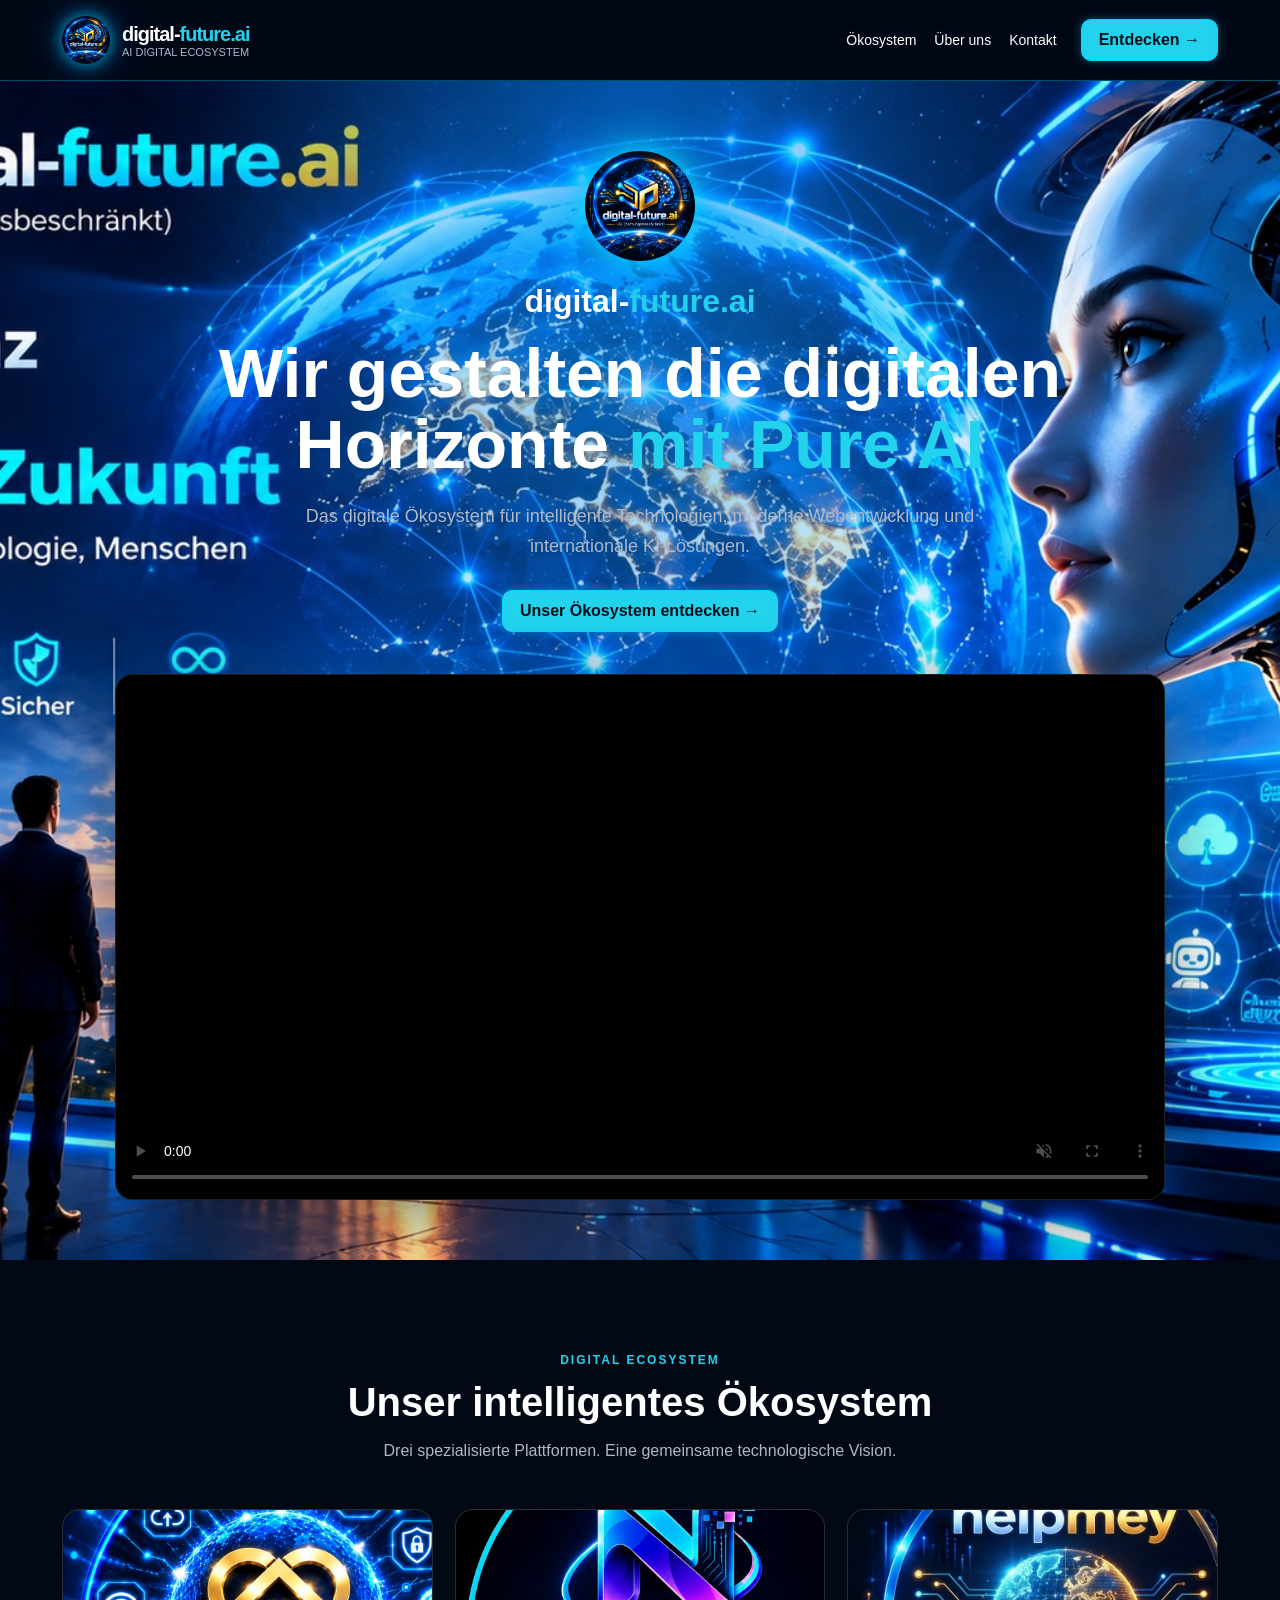
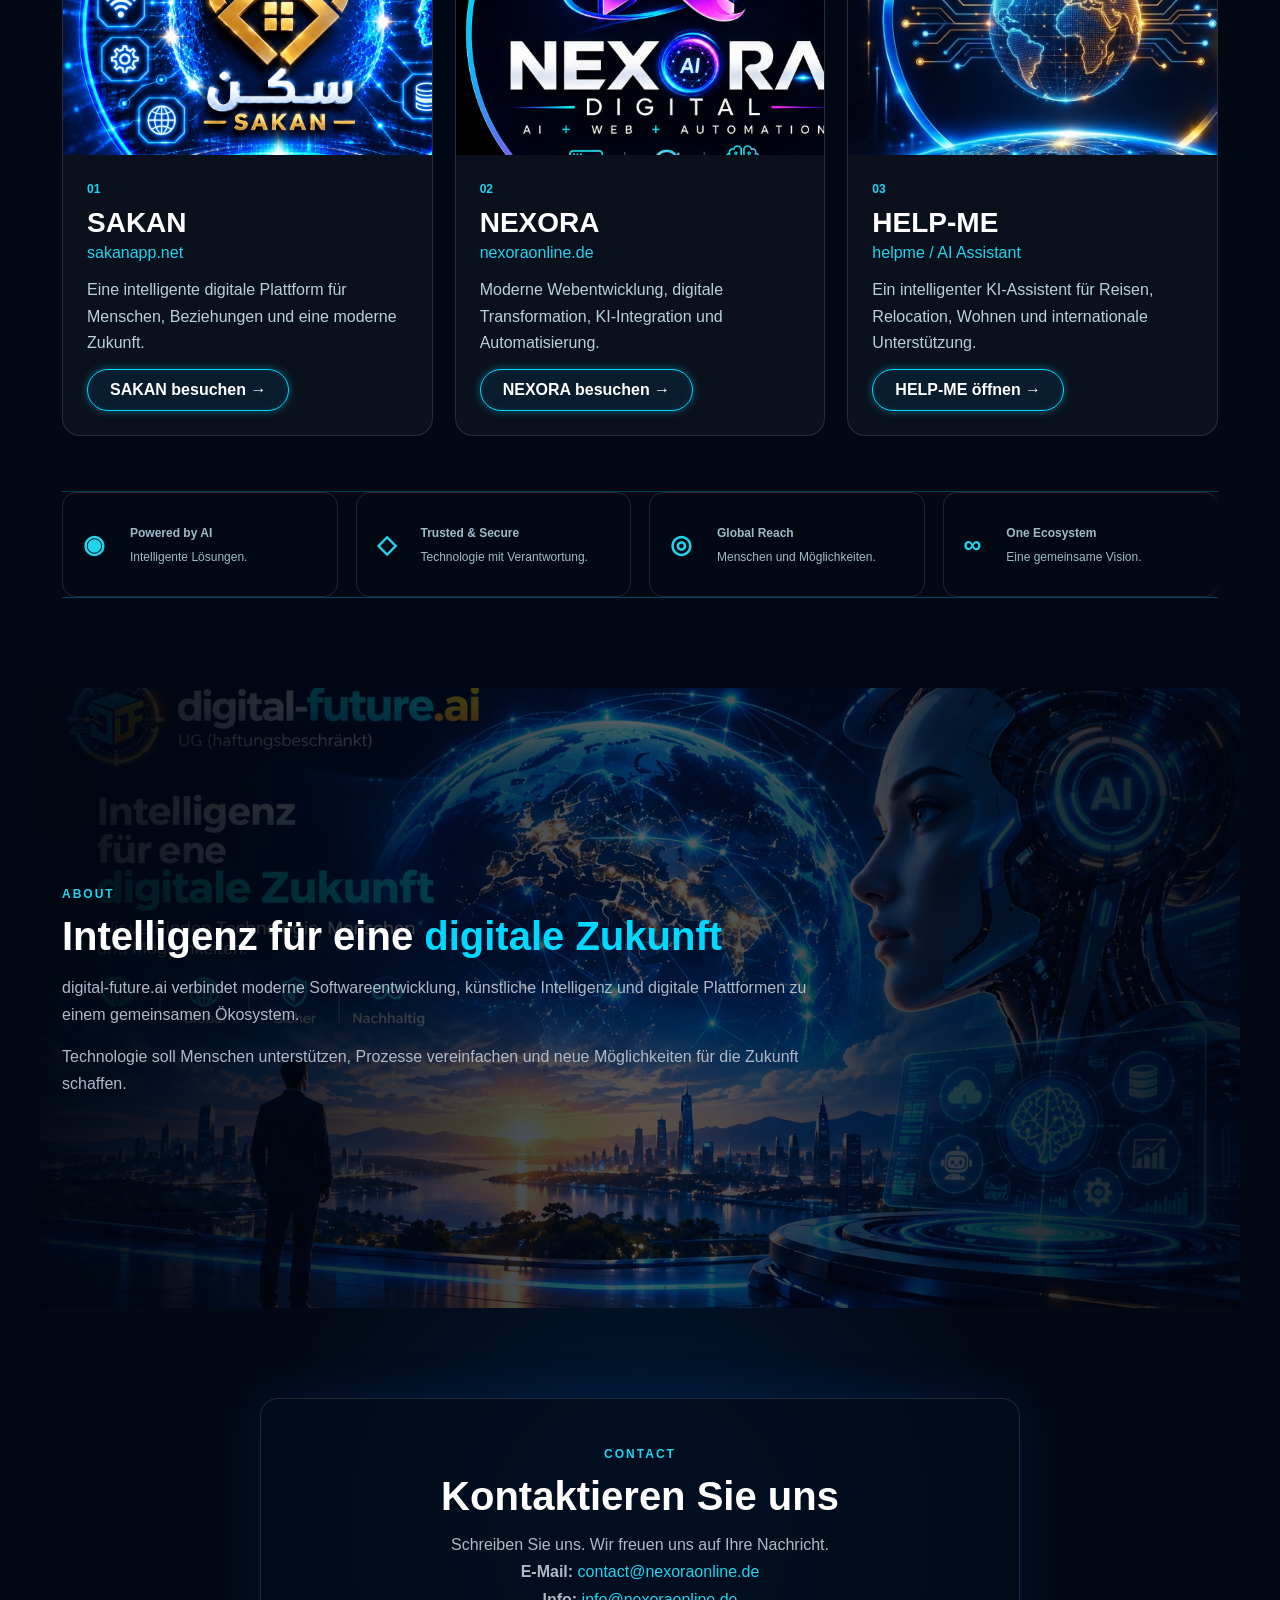
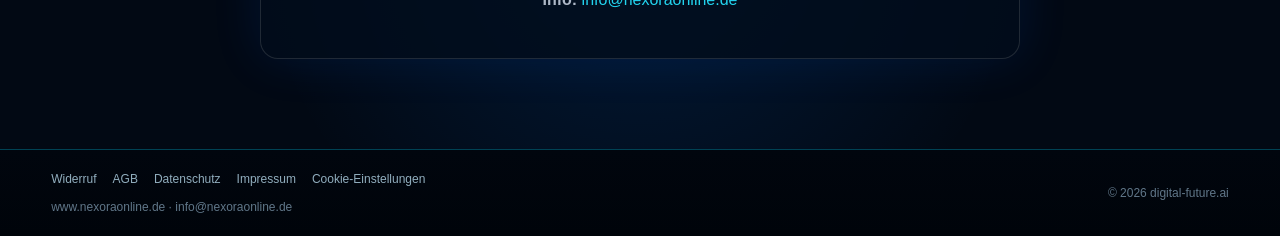
==== commit dc23a7f8: "Restore legal footer links and legal information modal" ====
--- a/index.html
+++ b/index.html
@@ -50,5 +50,31 @@
 <section class="about-section" id="about"><div class="about-content"><span class="section-label">ABOUT</span><h2>Intelligenz für eine <span>digitale Zukunft</span></h2><p>digital-future.ai verbindet moderne Softwareentwicklung, künstliche Intelligenz und digitale Plattformen zu einem gemeinsamen Ökosystem.</p><p>Technologie soll Menschen unterstützen, Prozesse vereinfachen und neue Möglichkeiten für die Zukunft schaffen.</p></div></section>
 <section class="contact-section" id="contact"><div class="contact-box"><span class="section-label">CONTACT</span><h2>Kontaktieren Sie uns</h2><p>Schreiben Sie uns. Wir freuen uns auf Ihre Nachricht.</p><div class="contact-emails"><p><strong>E-Mail:</strong> <a href="mailto:contact@nexoraonline.de">contact@nexoraonline.de</a></p><p><strong>Info:</strong> <a href="mailto:info@nexoraonline.de">info@nexoraonline.de</a></p></div></div></section>
 </main>
+<footer class="site-footer">
+  <div class="footer-bottom" style="border-top:0;">
+    <div>
+      <div style="display:flex;gap:16px;flex-wrap:wrap;align-items:center;">
+        <button class="legal-button" data-legal="widerruf" type="button">Widerruf</button>
+        <button class="legal-button" data-legal="terms" type="button">AGB</button>
+        <button class="legal-button" data-legal="privacy" type="button">Datenschutz</button>
+        <button class="legal-button" data-legal="impressum" type="button">Impressum</button>
+        <button class="legal-button" data-legal="cookies" type="button">Cookie-Einstellungen</button>
+      </div>
+      <div style="margin-top:14px;">
+        <a href="https://www.nexoraonline.de" target="_blank" rel="noopener">www.nexoraonline.de</a>
+        ·
+        <a href="mailto:info@nexoraonline.de">info@nexoraonline.de</a>
+      </div>
+    </div>
+    <div>© 2026 digital-future.ai</div>
+  </div>
+</footer>
+
+<div class="modal-overlay" id="legalModal" aria-hidden="true">
+  <section class="legal-modal" role="dialog" aria-modal="true" aria-label="Rechtliche Informationen">
+    <button class="modal-close" id="legalClose" type="button" aria-label="Schließen">×</button>
+    <div id="legalContent"></div>
+  </section>
+</div>
 </body>
 </html>
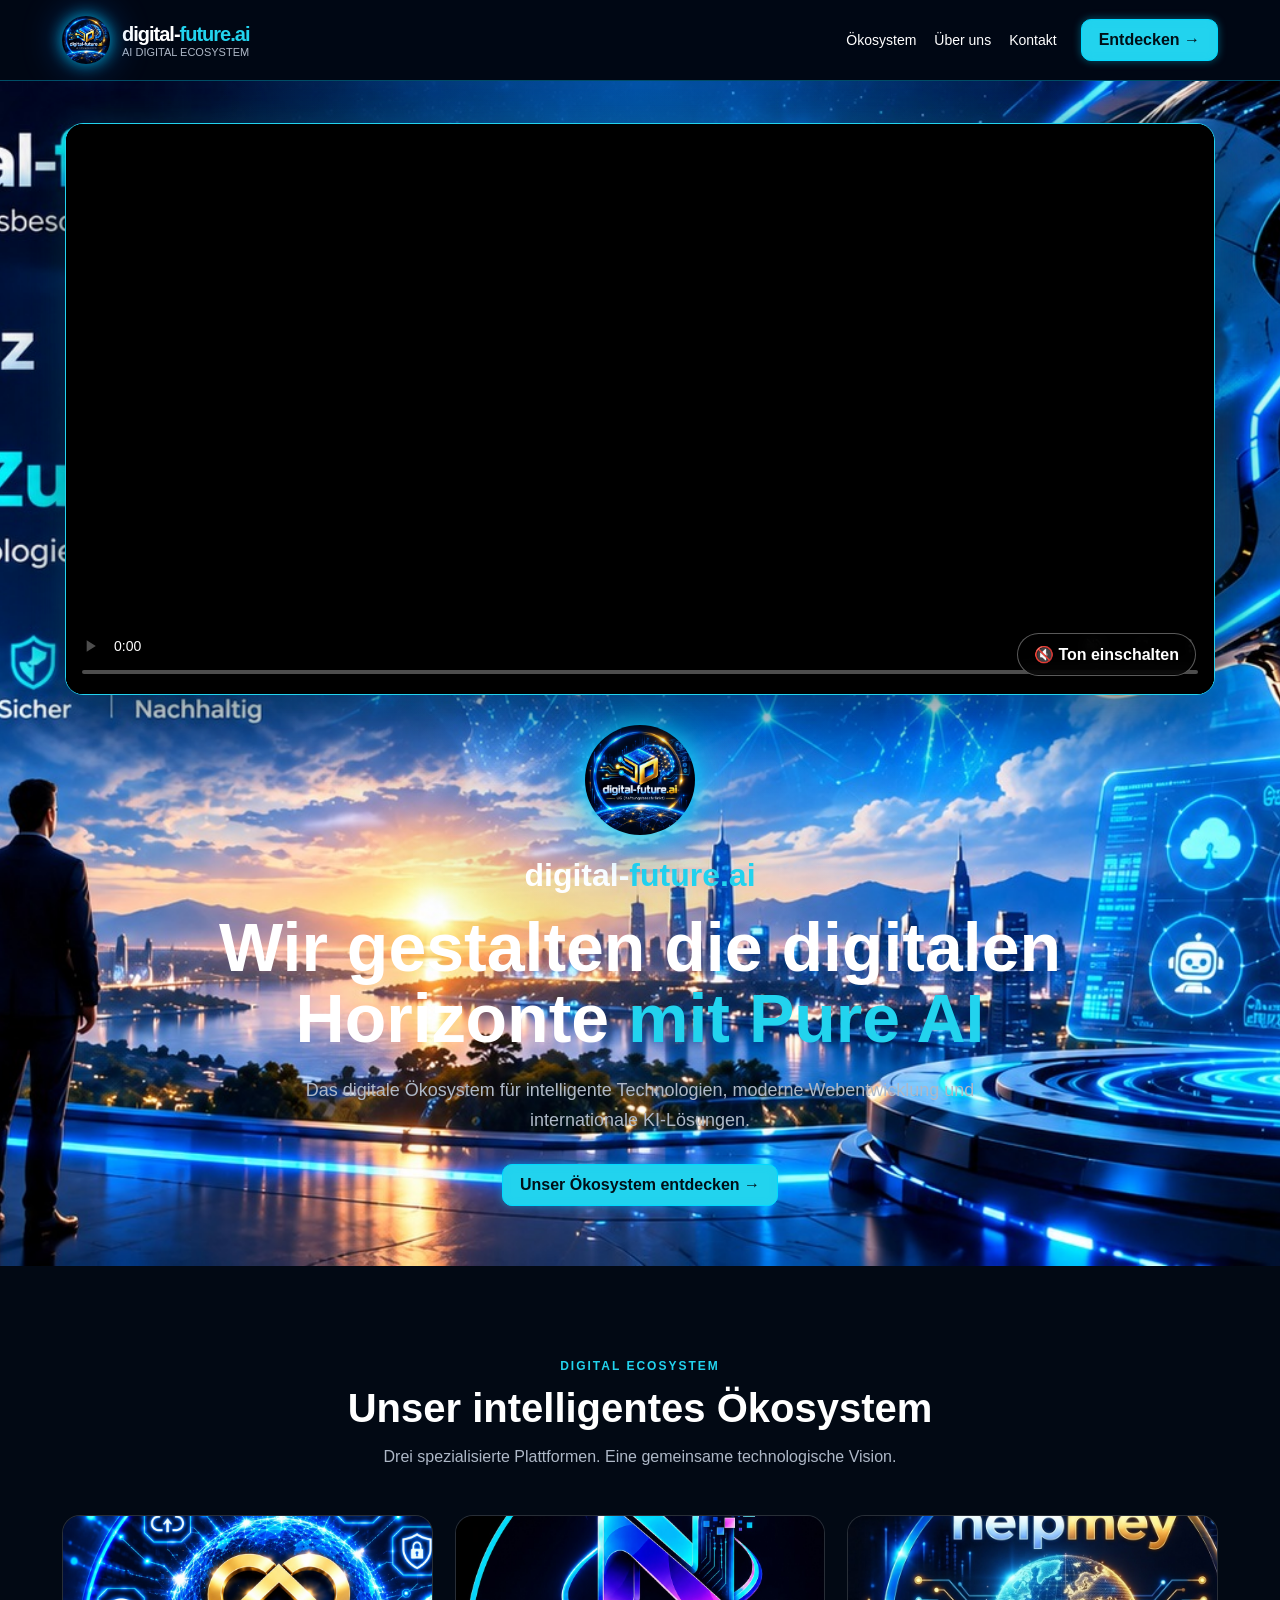
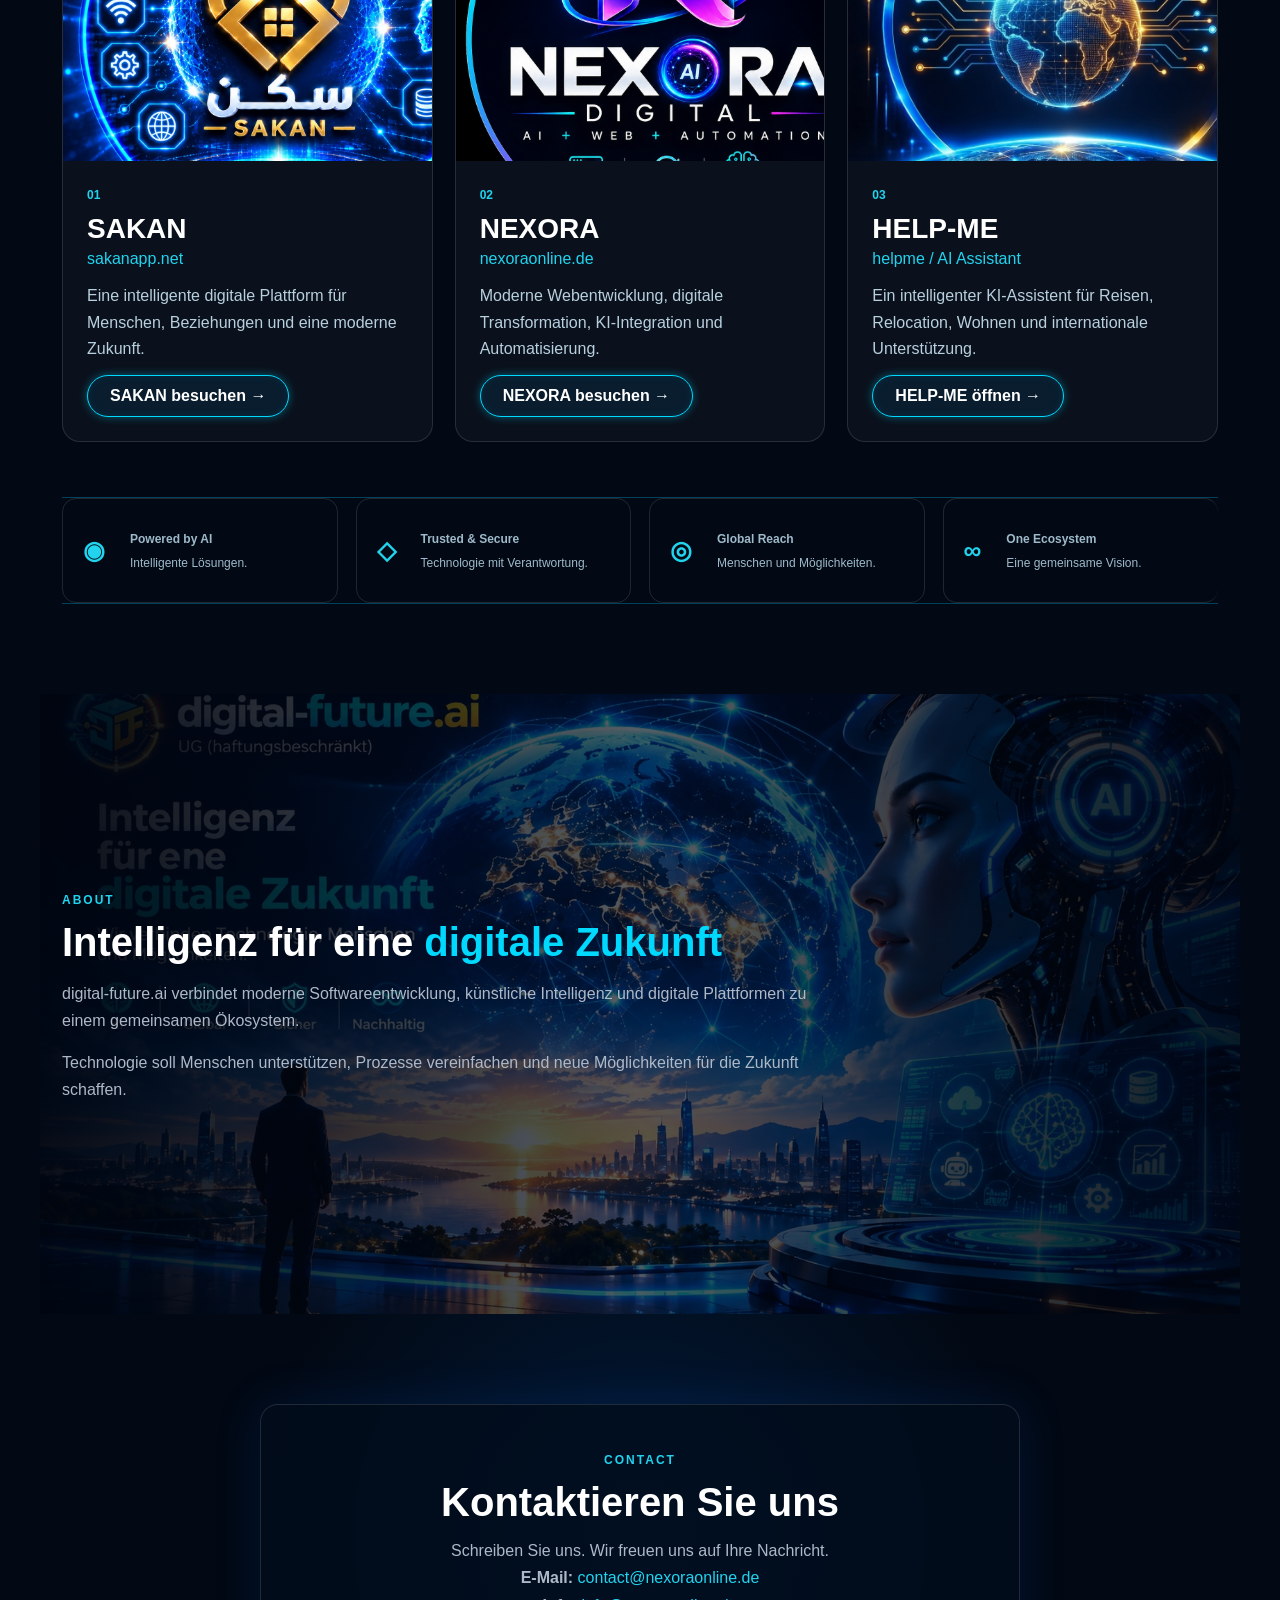
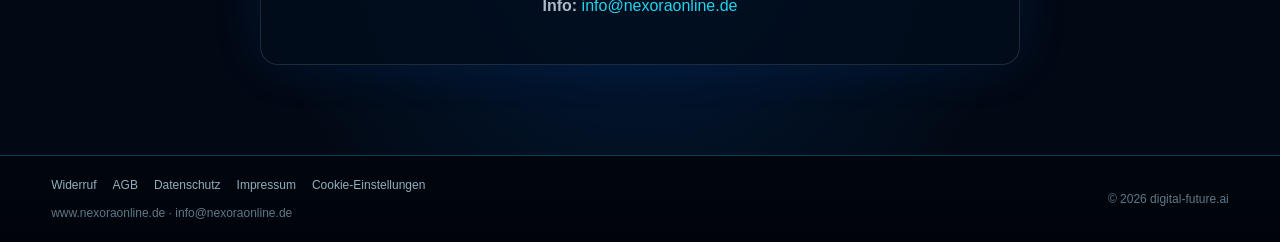
==== commit da6cb599: "Move hero video to top and add visitor-controlled sound" ====
--- a/index.html
+++ b/index.html
@@ -11,8 +11,10 @@
     :root{--bg:#020914;--text:#fff;--muted:#aeb8c7;--line:rgba(255,255,255,.12);--accent:#22d3ee}
     body{margin:0;background:var(--bg);color:var(--text);font-family:Inter,Arial,sans-serif}
     .main-header{position:relative;z-index:20}.header-inner{max-width:1200px;margin:auto;padding:16px 22px;display:flex;align-items:center;gap:24px}.brand{display:flex;align-items:center;gap:12px;text-decoration:none;color:#fff}.header-logo{width:48px;height:48px;border-radius:50%;object-fit:cover}.brand-name{font-size:20px;font-weight:800}.brand-name span,.hero-brand span,.hero-content h1 span{color:var(--accent)}.brand-text small{display:block;color:var(--muted);font-size:11px}.nav-links{display:flex;gap:18px;margin-left:auto}.nav-links a{color:#fff;text-decoration:none}.header-cta,.hero-button{background:var(--accent);color:#001018;text-decoration:none;padding:11px 17px;border-radius:10px;font-weight:700}
-    .hero-section{position:relative;min-height:720px;display:flex;flex-direction:column;align-items:center;justify-content:center;text-align:center;padding:70px 20px 60px;overflow:hidden}.hero-background{position:absolute;inset:0;background:radial-gradient(circle at 50% 20%,rgba(34,211,238,.18),transparent 42%)}.hero-content{position:relative;z-index:2;max-width:850px}.hero-logo{width:110px;height:110px;border-radius:50%;object-fit:cover;box-shadow:0 0 50px rgba(34,211,238,.28)}.hero-brand{font-size:32px;font-weight:800;margin:18px 0}.hero-content h1{font-size:clamp(36px,6vw,68px);line-height:1.05;margin:10px 0 20px}.hero-content p{max-width:720px;margin:0 auto 28px;color:var(--muted);font-size:18px;line-height:1.7}.video-container{position:relative;z-index:2;width:min(1050px,94vw);margin-top:42px;border:1px solid var(--line);border-radius:18px;overflow:hidden;background:#000;box-shadow:0 20px 70px rgba(0,0,0,.45)}.video-container video{display:block;width:100%;height:auto;max-height:600px;object-fit:cover}.ecosystem-section,.about-section,.contact-section{max-width:1200px;margin:auto;padding:90px 22px}.section-label{color:var(--accent);font-size:12px;font-weight:800;letter-spacing:2px}.section-heading{text-align:center}.section-heading h2,.about-content h2,.contact-box h2{font-size:40px;margin:12px 0}.section-heading p,.about-content p,.contact-box p{color:var(--muted);line-height:1.7}.platforms-grid{display:grid;grid-template-columns:repeat(3,1fr);gap:22px;margin-top:45px}.platform-card{border:1px solid var(--line);border-radius:18px;overflow:hidden;background:rgba(255,255,255,.035)}.platform-image-wrapper{aspect-ratio:16/9;background:#07111d}.platform-img{width:100%;height:100%;object-fit:cover}.platform-body{padding:24px}.platform-number{color:var(--accent);font-weight:800}.platform-body h3{font-size:28px;margin:10px 0 4px}.platform-domain{color:var(--accent)!important}.platform-link{display:inline-block;margin-top:12px;color:#fff;text-decoration:none;font-weight:700}.ecosystem-features{display:grid;grid-template-columns:repeat(4,1fr);gap:18px;margin-top:45px}.ecosystem-features>div{border:1px solid var(--line);padding:20px;border-radius:14px}.ecosystem-features strong{color:var(--accent);font-size:25px;margin-right:10px}.ecosystem-features b{display:block;margin-bottom:6px}.contact-box{text-align:center;border:1px solid var(--line);border-radius:18px;padding:45px}.contact-emails a{color:var(--accent)}
-    @media(max-width:850px){.nav-links{display:none}.platforms-grid,.ecosystem-features{grid-template-columns:1fr}.hero-section{min-height:auto;padding-top:55px}}
+    .hero-section{position:relative;min-height:720px;display:flex;flex-direction:column;align-items:center;justify-content:center;text-align:center;padding:42px 20px 60px;overflow:hidden}.hero-background{position:absolute;inset:0;background:radial-gradient(circle at 50% 20%,rgba(34,211,238,.18),transparent 42%)}.hero-content{position:relative;z-index:2;max-width:850px}.hero-logo{width:110px;height:110px;border-radius:50%;object-fit:cover;box-shadow:0 0 50px rgba(34,211,238,.28)}.hero-brand{font-size:32px;font-weight:800;margin:18px 0}.hero-content h1{font-size:clamp(36px,6vw,68px);line-height:1.05;margin:10px 0 20px}.hero-content p{max-width:720px;margin:0 auto 28px;color:var(--muted);font-size:18px;line-height:1.7}
+    .video-container{position:relative;z-index:3;width:min(1150px,96vw);margin:0 auto 30px;border:1px solid var(--accent);border-radius:18px;overflow:hidden;background:#000;box-shadow:0 20px 70px rgba(0,0,0,.45),0 0 35px rgba(34,211,238,.18)}.video-container video{display:block;width:100%;height:min(62vw,620px);min-height:360px;object-fit:cover;background:#000}.video-sound{position:absolute;right:18px;bottom:18px;z-index:5;border:1px solid rgba(255,255,255,.35);border-radius:999px;background:rgba(0,0,0,.72);color:#fff;padding:11px 16px;font-weight:700;cursor:pointer;backdrop-filter:blur(8px)}.video-sound:hover{background:rgba(34,211,238,.85);color:#001018}
+    .ecosystem-section,.about-section,.contact-section{max-width:1200px;margin:auto;padding:90px 22px}.section-label{color:var(--accent);font-size:12px;font-weight:800;letter-spacing:2px}.section-heading{text-align:center}.section-heading h2,.about-content h2,.contact-box h2{font-size:40px;margin:12px 0}.section-heading p,.about-content p,.contact-box p{color:var(--muted);line-height:1.7}.platforms-grid{display:grid;grid-template-columns:repeat(3,1fr);gap:22px;margin-top:45px}.platform-card{border:1px solid var(--line);border-radius:18px;overflow:hidden;background:rgba(255,255,255,.035)}.platform-image-wrapper{aspect-ratio:16/9;background:#07111d}.platform-img{width:100%;height:100%;object-fit:cover}.platform-body{padding:24px}.platform-number{color:var(--accent);font-weight:800}.platform-body h3{font-size:28px;margin:10px 0 4px}.platform-domain{color:var(--accent)!important}.platform-link{display:inline-block;margin-top:12px;color:#fff;text-decoration:none;font-weight:700}.ecosystem-features{display:grid;grid-template-columns:repeat(4,1fr);gap:18px;margin-top:45px}.ecosystem-features>div{border:1px solid var(--line);padding:20px;border-radius:14px}.ecosystem-features strong{color:var(--accent);font-size:25px;margin-right:10px}.ecosystem-features b{display:block;margin-bottom:6px}.contact-box{text-align:center;border:1px solid var(--line);border-radius:18px;padding:45px}.contact-emails a{color:var(--accent)}
+    @media(max-width:850px){.nav-links{display:none}.platforms-grid,.ecosystem-features{grid-template-columns:1fr}.hero-section{min-height:auto;padding-top:30px}.video-container{width:100%;border-radius:12px}.video-container video{height:56vw;min-height:230px}.video-sound{right:10px;bottom:10px;padding:9px 13px;font-size:13px}}
   </style>
 </head>
 <body>
@@ -24,18 +26,19 @@
 <main>
 <section class="hero-section">
   <div class="hero-background"></div>
+  <div class="video-container">
+    <video id="heroVideo" autoplay muted playsinline preload="auto" poster="hero.jpg" controls>
+      <source src="presentation.mp4" type="video/mp4">
+      Ihr Browser unterstützt keine Videowiedergabe.
+    </video>
+    <button id="videoSoundButton" class="video-sound" type="button" aria-label="Ton einschalten">🔇 Ton einschalten</button>
+  </div>
   <div class="hero-content">
     <img src="logo.jpg" alt="digital-future.ai" class="hero-logo">
     <div class="hero-brand">digital-<span>future.ai</span></div>
     <h1>Wir gestalten die digitalen Horizonte <span>mit Pure AI</span></h1>
     <p>Das digitale Ökosystem für intelligente Technologien, moderne Webentwicklung und internationale KI-Lösungen.</p>
     <a href="#ecosystem" class="hero-button">Unser Ökosystem entdecken →</a>
-  </div>
-  <div class="video-container">
-    <video controls muted playsinline poster="hero.jpg">
-      <source src="presentation.mp4" type="video/mp4">
-      Ihr Browser unterstützt keine Videowiedergabe.
-    </video>
   </div>
 </section>
 <section class="ecosystem-section" id="ecosystem">
@@ -60,21 +63,35 @@
         <button class="legal-button" data-legal="impressum" type="button">Impressum</button>
         <button class="legal-button" data-legal="cookies" type="button">Cookie-Einstellungen</button>
       </div>
-      <div style="margin-top:14px;">
-        <a href="https://www.nexoraonline.de" target="_blank" rel="noopener">www.nexoraonline.de</a>
-        ·
-        <a href="mailto:info@nexoraonline.de">info@nexoraonline.de</a>
-      </div>
+      <div style="margin-top:14px;"><a href="https://www.nexoraonline.de" target="_blank" rel="noopener">www.nexoraonline.de</a> · <a href="mailto:info@nexoraonline.de">info@nexoraonline.de</a></div>
     </div>
     <div>© 2026 digital-future.ai</div>
   </div>
 </footer>
-
 <div class="modal-overlay" id="legalModal" aria-hidden="true">
   <section class="legal-modal" role="dialog" aria-modal="true" aria-label="Rechtliche Informationen">
     <button class="modal-close" id="legalClose" type="button" aria-label="Schließen">×</button>
     <div id="legalContent"></div>
   </section>
 </div>
+<script>
+(function(){
+  const video=document.getElementById('heroVideo');
+  const button=document.getElementById('videoSoundButton');
+  if(!video||!button)return;
+  function update(){button.textContent=video.muted?'🔇 Ton einschalten':'🔊 Ton ausschalten';button.setAttribute('aria-label',video.muted?'Ton einschalten':'Ton ausschalten');}
+  button.addEventListener('click',function(){
+    video.muted=!video.muted;
+    if(!video.muted){video.volume=1;video.play().catch(()=>{});}
+    update();
+  });
+  video.addEventListener('volumechange',update);
+  video.addEventListener('click',function(){
+    if(video.muted){video.muted=false;video.volume=1;video.play().catch(()=>{});update();}
+  });
+  update();
+  video.play().catch(()=>{});
+})();
+</script>
 </body>
-</html>
+</html>
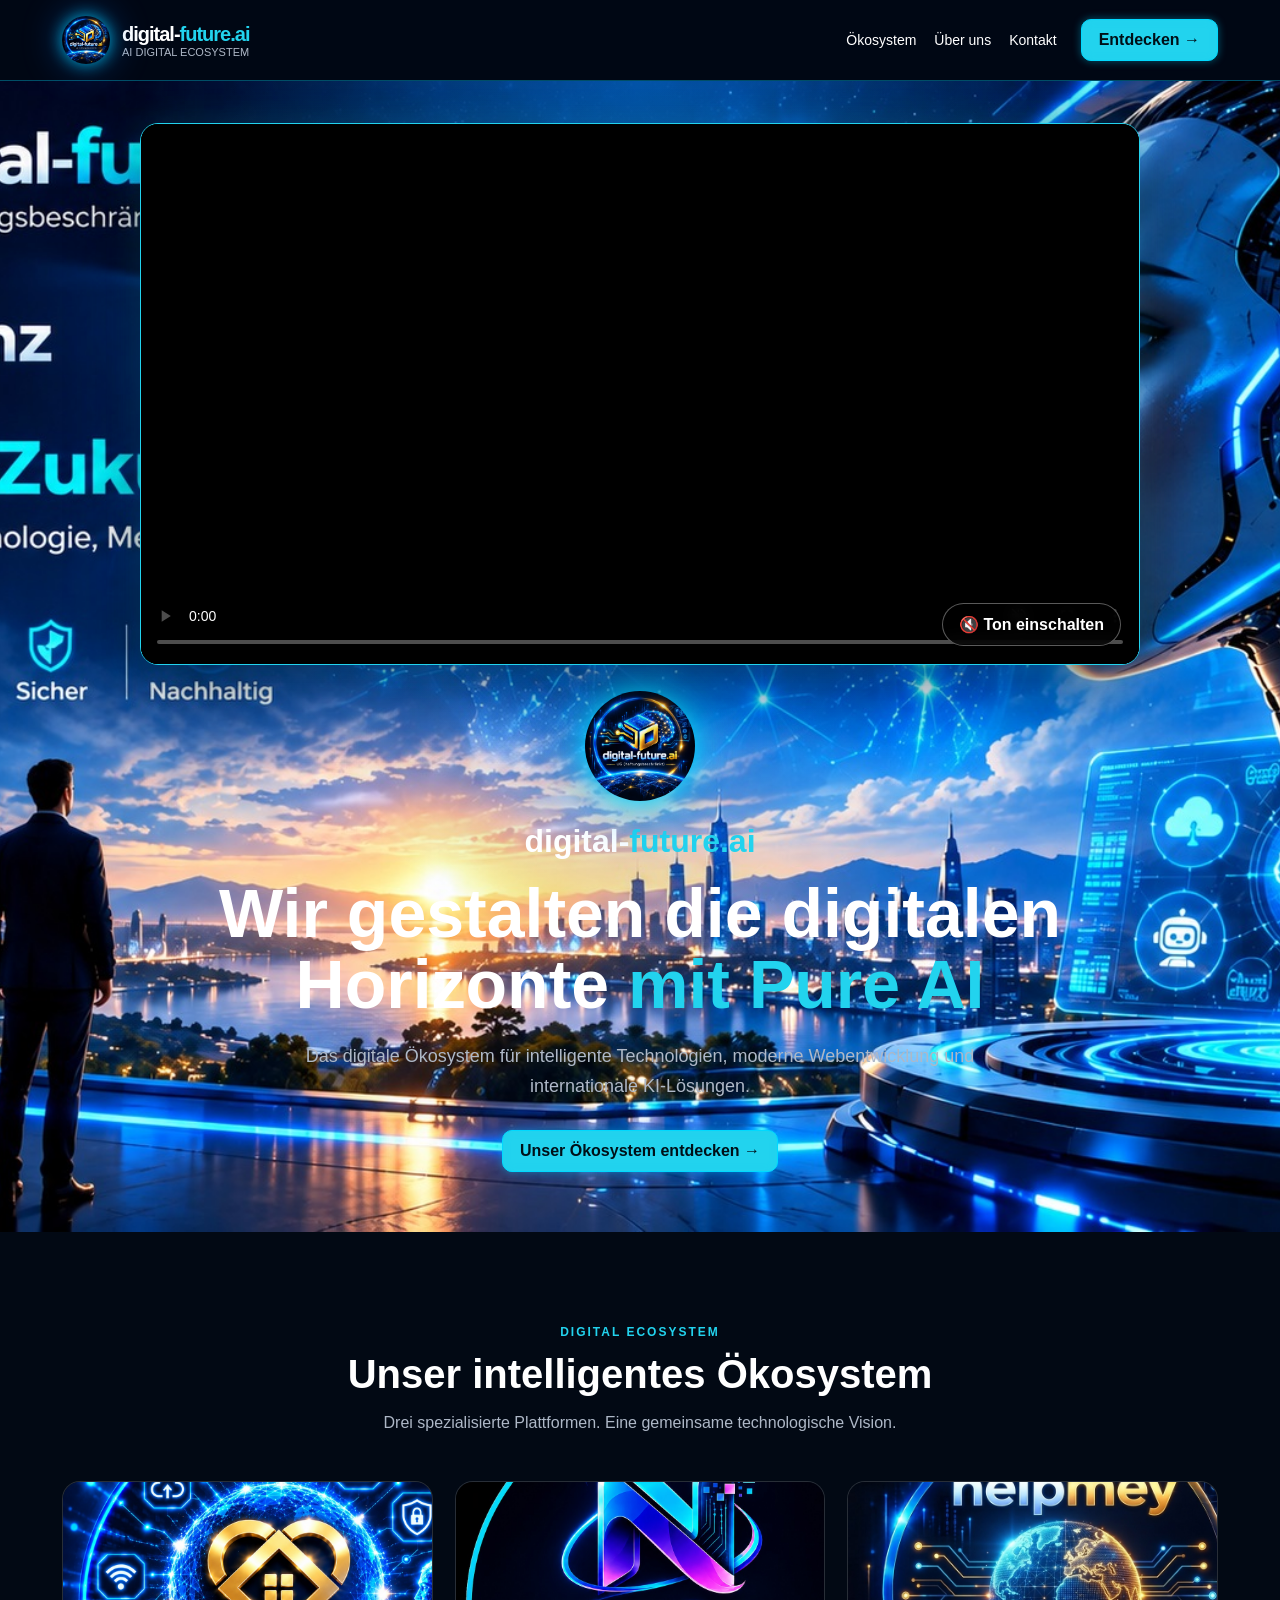
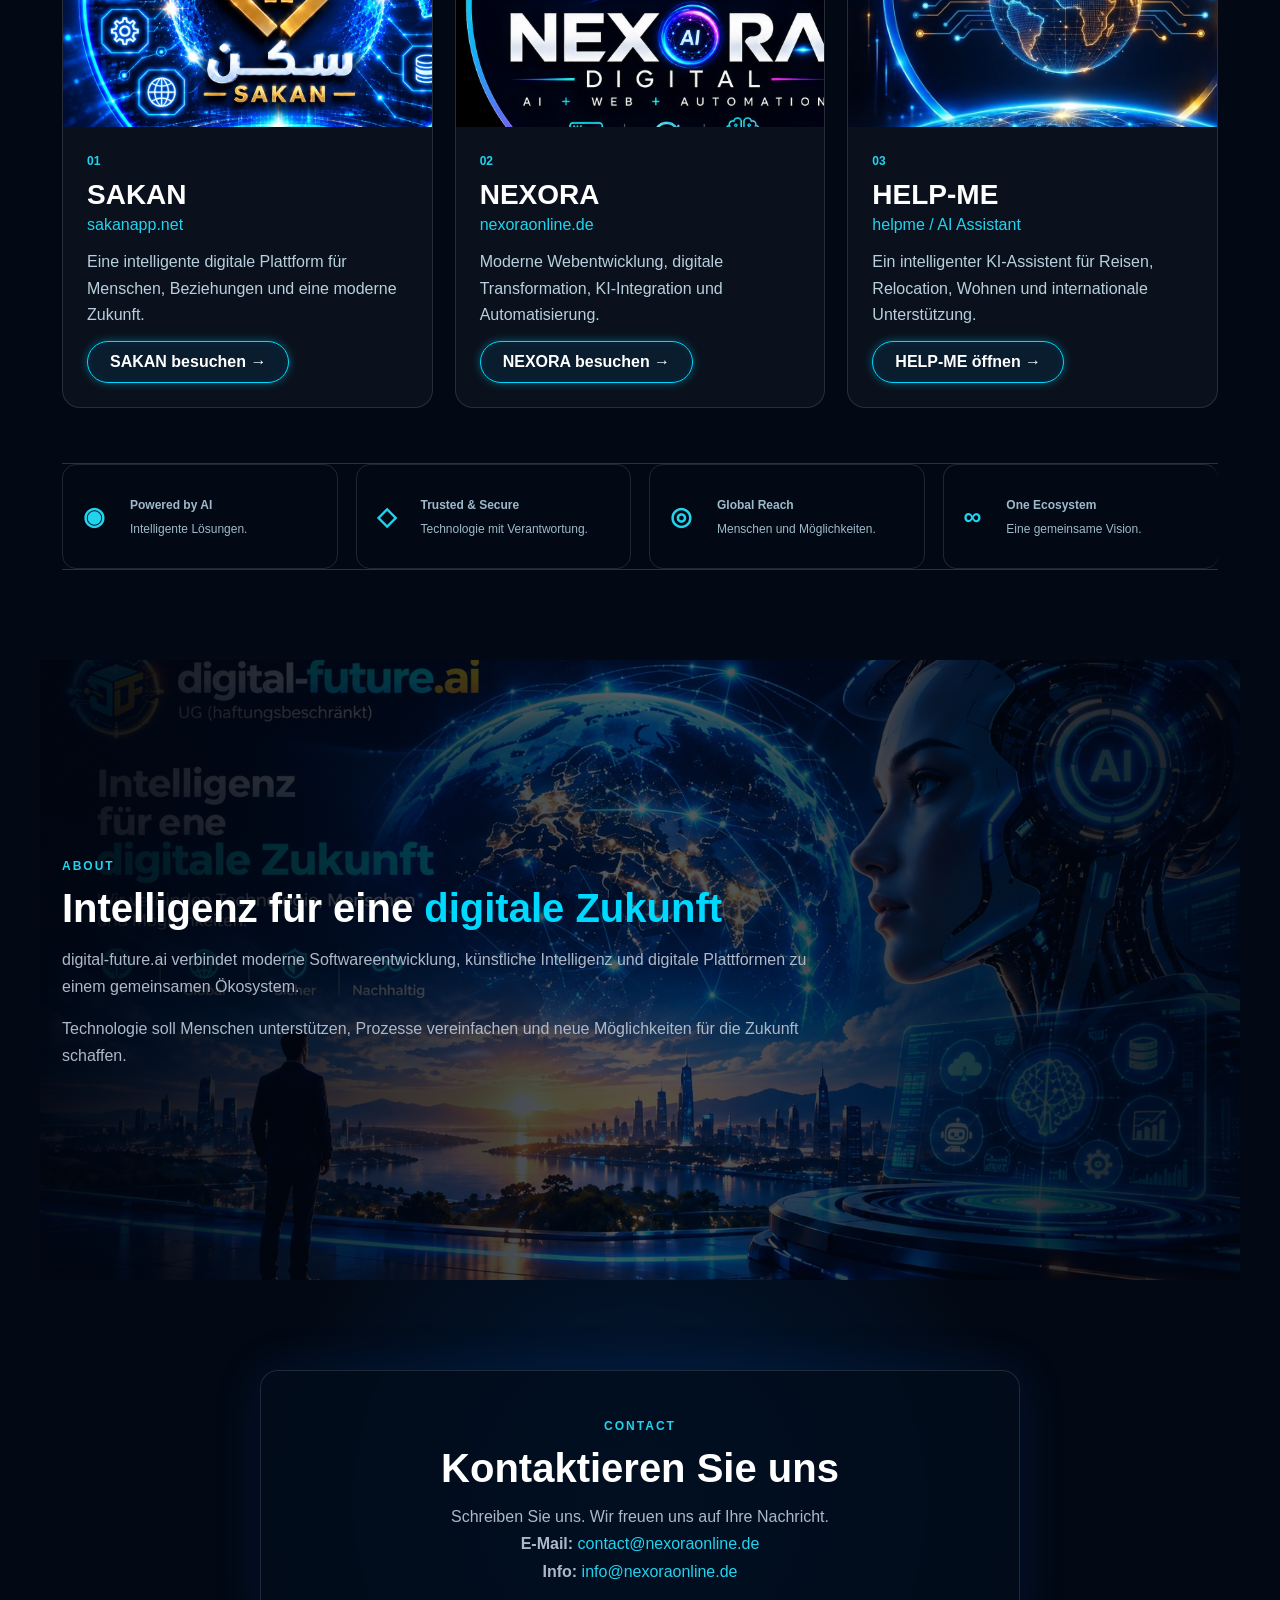
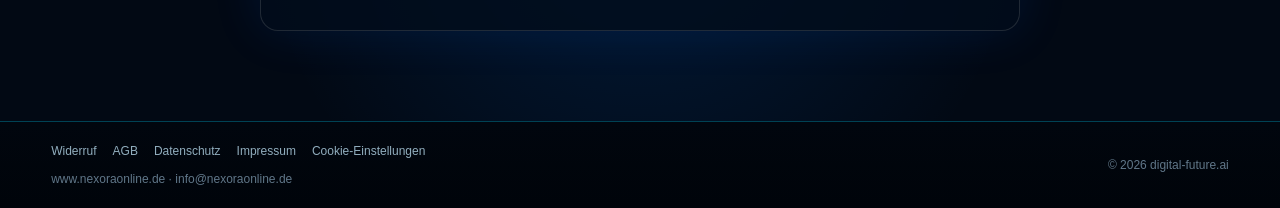
==== commit f7e32e50: "Reduce hero video size slightly" ====
--- a/index.html
+++ b/index.html
@@ -12,9 +12,9 @@
     body{margin:0;background:var(--bg);color:var(--text);font-family:Inter,Arial,sans-serif}
     .main-header{position:relative;z-index:20}.header-inner{max-width:1200px;margin:auto;padding:16px 22px;display:flex;align-items:center;gap:24px}.brand{display:flex;align-items:center;gap:12px;text-decoration:none;color:#fff}.header-logo{width:48px;height:48px;border-radius:50%;object-fit:cover}.brand-name{font-size:20px;font-weight:800}.brand-name span,.hero-brand span,.hero-content h1 span{color:var(--accent)}.brand-text small{display:block;color:var(--muted);font-size:11px}.nav-links{display:flex;gap:18px;margin-left:auto}.nav-links a{color:#fff;text-decoration:none}.header-cta,.hero-button{background:var(--accent);color:#001018;text-decoration:none;padding:11px 17px;border-radius:10px;font-weight:700}
     .hero-section{position:relative;min-height:720px;display:flex;flex-direction:column;align-items:center;justify-content:center;text-align:center;padding:42px 20px 60px;overflow:hidden}.hero-background{position:absolute;inset:0;background:radial-gradient(circle at 50% 20%,rgba(34,211,238,.18),transparent 42%)}.hero-content{position:relative;z-index:2;max-width:850px}.hero-logo{width:110px;height:110px;border-radius:50%;object-fit:cover;box-shadow:0 0 50px rgba(34,211,238,.28)}.hero-brand{font-size:32px;font-weight:800;margin:18px 0}.hero-content h1{font-size:clamp(36px,6vw,68px);line-height:1.05;margin:10px 0 20px}.hero-content p{max-width:720px;margin:0 auto 28px;color:var(--muted);font-size:18px;line-height:1.7}
-    .video-container{position:relative;z-index:3;width:min(1150px,96vw);margin:0 auto 30px;border:1px solid var(--accent);border-radius:18px;overflow:hidden;background:#000;box-shadow:0 20px 70px rgba(0,0,0,.45),0 0 35px rgba(34,211,238,.18)}.video-container video{display:block;width:100%;height:min(62vw,620px);min-height:360px;object-fit:cover;background:#000}.video-sound{position:absolute;right:18px;bottom:18px;z-index:5;border:1px solid rgba(255,255,255,.35);border-radius:999px;background:rgba(0,0,0,.72);color:#fff;padding:11px 16px;font-weight:700;cursor:pointer;backdrop-filter:blur(8px)}.video-sound:hover{background:rgba(34,211,238,.85);color:#001018}
+    .video-container{position:relative;z-index:3;width:min(1000px,92vw);margin:0 auto 26px;border:1px solid var(--accent);border-radius:18px;overflow:hidden;background:#000;box-shadow:0 20px 70px rgba(0,0,0,.45),0 0 35px rgba(34,211,238,.18)}.video-container video{display:block;width:100%;height:min(52vw,540px);min-height:300px;object-fit:cover;background:#000}.video-sound{position:absolute;right:18px;bottom:18px;z-index:5;border:1px solid rgba(255,255,255,.35);border-radius:999px;background:rgba(0,0,0,.72);color:#fff;padding:11px 16px;font-weight:700;cursor:pointer;backdrop-filter:blur(8px)}.video-sound:hover{background:rgba(34,211,238,.85);color:#001018}
     .ecosystem-section,.about-section,.contact-section{max-width:1200px;margin:auto;padding:90px 22px}.section-label{color:var(--accent);font-size:12px;font-weight:800;letter-spacing:2px}.section-heading{text-align:center}.section-heading h2,.about-content h2,.contact-box h2{font-size:40px;margin:12px 0}.section-heading p,.about-content p,.contact-box p{color:var(--muted);line-height:1.7}.platforms-grid{display:grid;grid-template-columns:repeat(3,1fr);gap:22px;margin-top:45px}.platform-card{border:1px solid var(--line);border-radius:18px;overflow:hidden;background:rgba(255,255,255,.035)}.platform-image-wrapper{aspect-ratio:16/9;background:#07111d}.platform-img{width:100%;height:100%;object-fit:cover}.platform-body{padding:24px}.platform-number{color:var(--accent);font-weight:800}.platform-body h3{font-size:28px;margin:10px 0 4px}.platform-domain{color:var(--accent)!important}.platform-link{display:inline-block;margin-top:12px;color:#fff;text-decoration:none;font-weight:700}.ecosystem-features{display:grid;grid-template-columns:repeat(4,1fr);gap:18px;margin-top:45px}.ecosystem-features>div{border:1px solid var(--line);padding:20px;border-radius:14px}.ecosystem-features strong{color:var(--accent);font-size:25px;margin-right:10px}.ecosystem-features b{display:block;margin-bottom:6px}.contact-box{text-align:center;border:1px solid var(--line);border-radius:18px;padding:45px}.contact-emails a{color:var(--accent)}
-    @media(max-width:850px){.nav-links{display:none}.platforms-grid,.ecosystem-features{grid-template-columns:1fr}.hero-section{min-height:auto;padding-top:30px}.video-container{width:100%;border-radius:12px}.video-container video{height:56vw;min-height:230px}.video-sound{right:10px;bottom:10px;padding:9px 13px;font-size:13px}}
+    @media(max-width:850px){.nav-links{display:none}.platforms-grid,.ecosystem-features{grid-template-columns:1fr}.hero-section{min-height:auto;padding-top:30px}.video-container{width:92vw;border-radius:12px}.video-container video{height:51vw;min-height:220px}.video-sound{right:10px;bottom:10px;padding:9px 13px;font-size:13px}}
   </style>
 </head>
 <body>
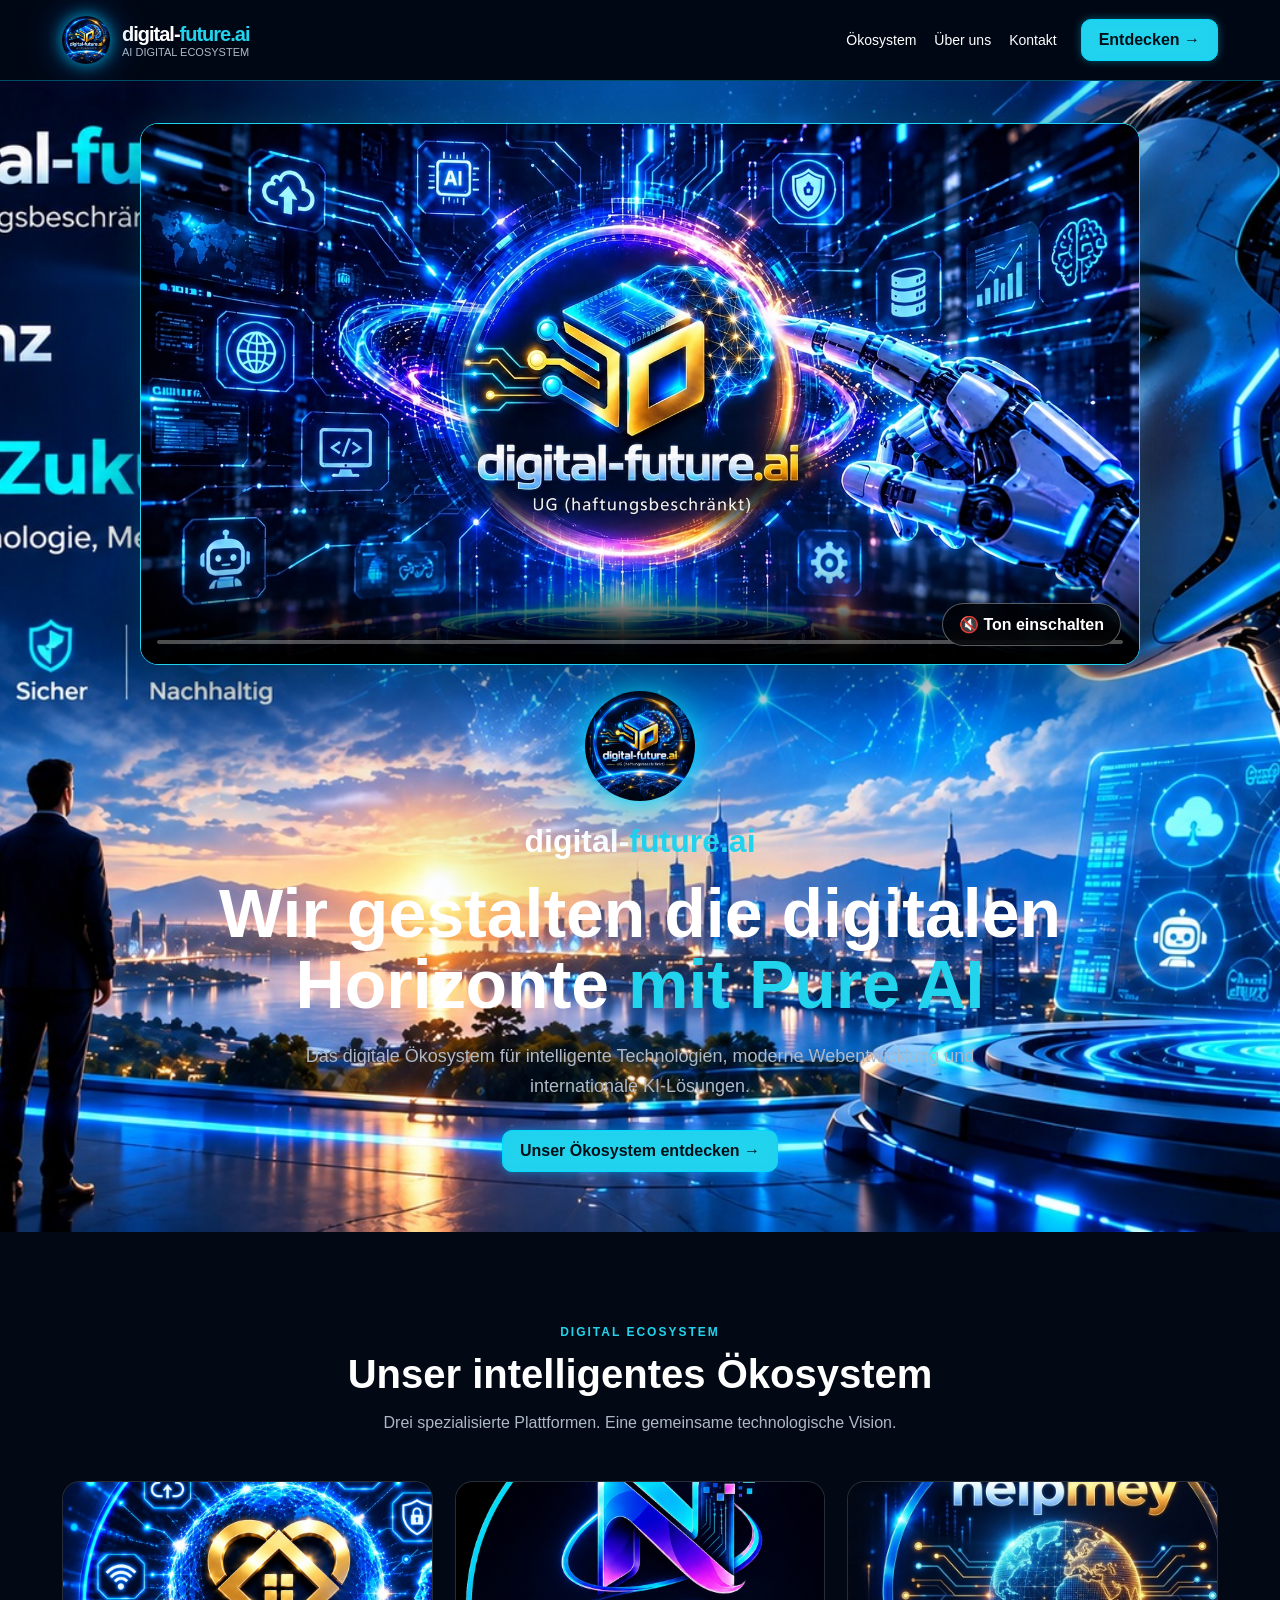
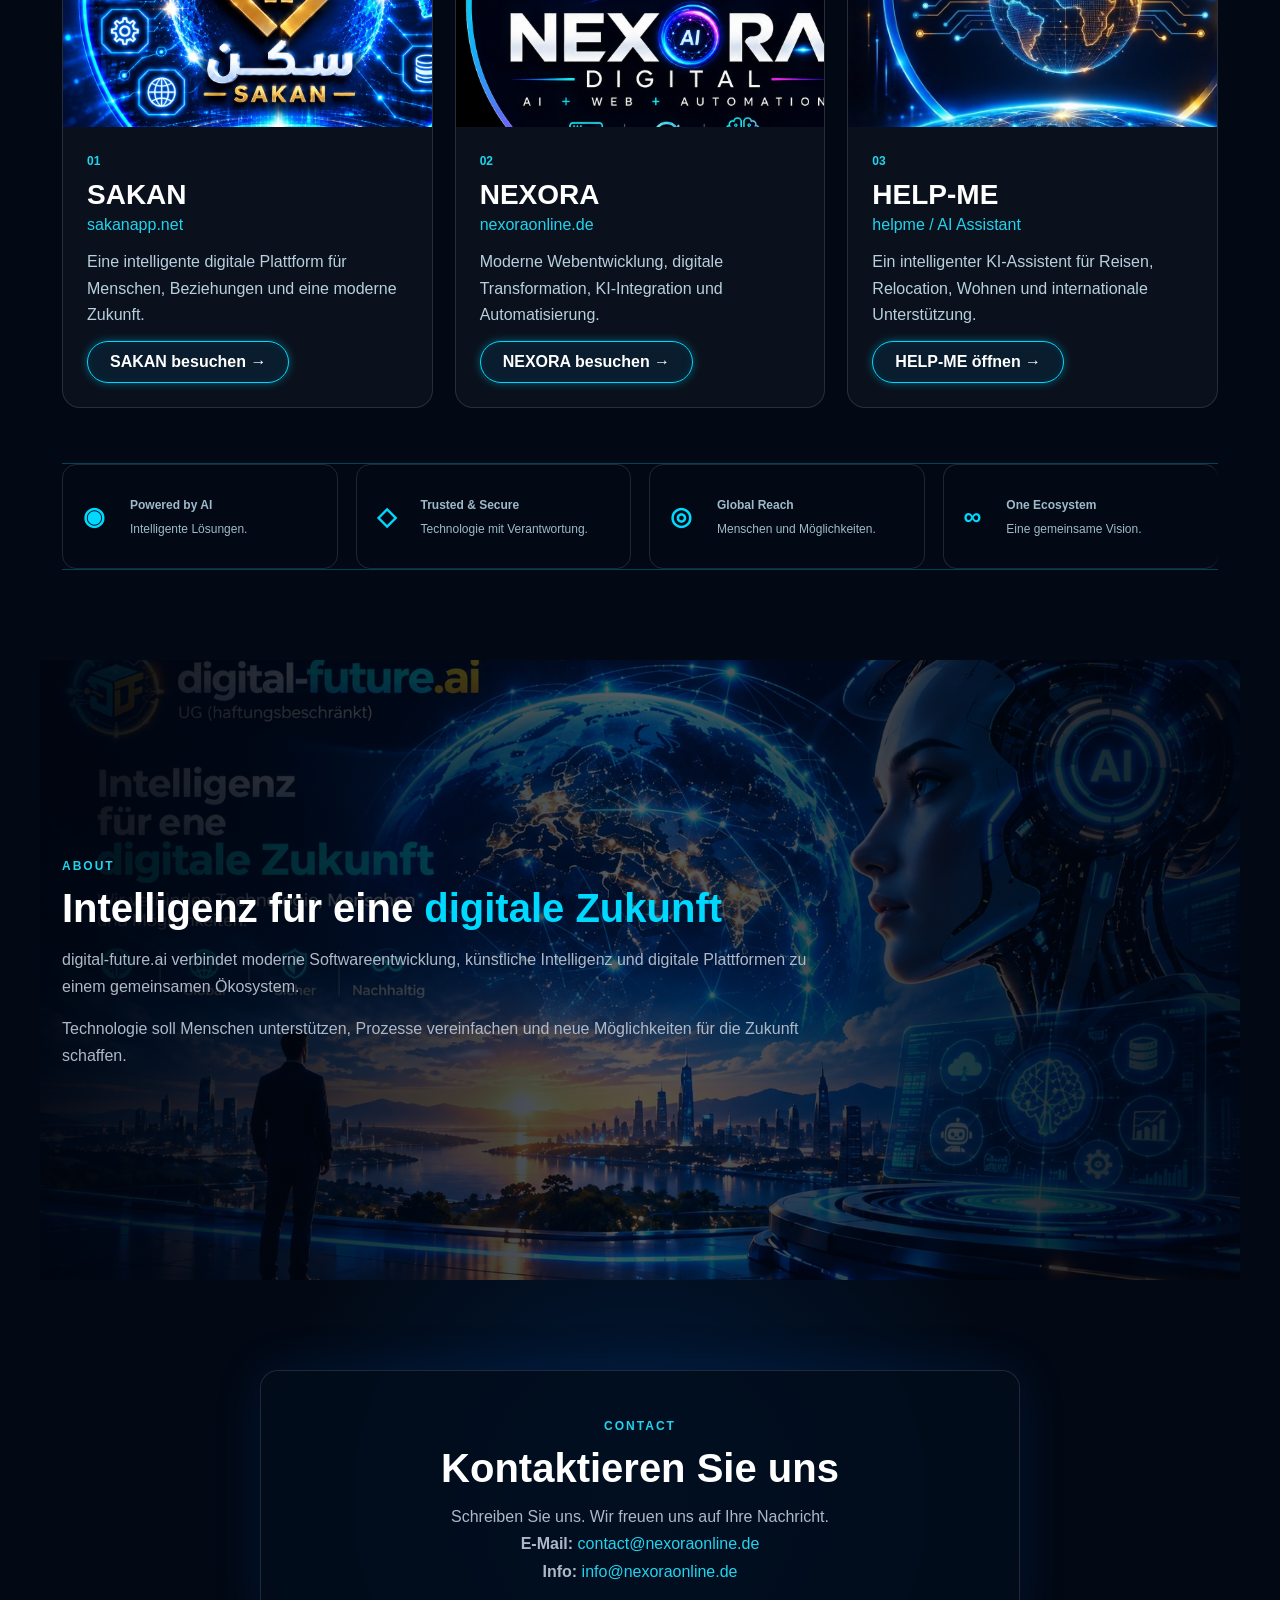
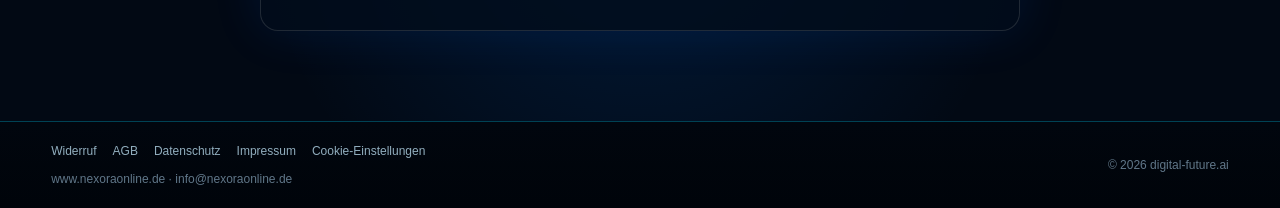
==== commit 73d5f9f9: "fix: use existing video poster and keep production hero video visible" ====
--- a/index.html
+++ b/index.html
@@ -12,86 +12,20 @@
     body{margin:0;background:var(--bg);color:var(--text);font-family:Inter,Arial,sans-serif}
     .main-header{position:relative;z-index:20}.header-inner{max-width:1200px;margin:auto;padding:16px 22px;display:flex;align-items:center;gap:24px}.brand{display:flex;align-items:center;gap:12px;text-decoration:none;color:#fff}.header-logo{width:48px;height:48px;border-radius:50%;object-fit:cover}.brand-name{font-size:20px;font-weight:800}.brand-name span,.hero-brand span,.hero-content h1 span{color:var(--accent)}.brand-text small{display:block;color:var(--muted);font-size:11px}.nav-links{display:flex;gap:18px;margin-left:auto}.nav-links a{color:#fff;text-decoration:none}.header-cta,.hero-button{background:var(--accent);color:#001018;text-decoration:none;padding:11px 17px;border-radius:10px;font-weight:700}
     .hero-section{position:relative;min-height:720px;display:flex;flex-direction:column;align-items:center;justify-content:center;text-align:center;padding:42px 20px 60px;overflow:hidden}.hero-background{position:absolute;inset:0;background:radial-gradient(circle at 50% 20%,rgba(34,211,238,.18),transparent 42%)}.hero-content{position:relative;z-index:2;max-width:850px}.hero-logo{width:110px;height:110px;border-radius:50%;object-fit:cover;box-shadow:0 0 50px rgba(34,211,238,.28)}.hero-brand{font-size:32px;font-weight:800;margin:18px 0}.hero-content h1{font-size:clamp(36px,6vw,68px);line-height:1.05;margin:10px 0 20px}.hero-content p{max-width:720px;margin:0 auto 28px;color:var(--muted);font-size:18px;line-height:1.7}
-    .video-container{position:relative;z-index:3;width:min(1000px,92vw);margin:0 auto 26px;border:1px solid var(--accent);border-radius:18px;overflow:hidden;background:#000;box-shadow:0 20px 70px rgba(0,0,0,.45),0 0 35px rgba(34,211,238,.18)}.video-container video{display:block;width:100%;height:min(52vw,540px);min-height:300px;object-fit:cover;background:#000}.video-sound{position:absolute;right:18px;bottom:18px;z-index:5;border:1px solid rgba(255,255,255,.35);border-radius:999px;background:rgba(0,0,0,.72);color:#fff;padding:11px 16px;font-weight:700;cursor:pointer;backdrop-filter:blur(8px)}.video-sound:hover{background:rgba(34,211,238,.85);color:#001018}
-    .ecosystem-section,.about-section,.contact-section{max-width:1200px;margin:auto;padding:90px 22px}.section-label{color:var(--accent);font-size:12px;font-weight:800;letter-spacing:2px}.section-heading{text-align:center}.section-heading h2,.about-content h2,.contact-box h2{font-size:40px;margin:12px 0}.section-heading p,.about-content p,.contact-box p{color:var(--muted);line-height:1.7}.platforms-grid{display:grid;grid-template-columns:repeat(3,1fr);gap:22px;margin-top:45px}.platform-card{border:1px solid var(--line);border-radius:18px;overflow:hidden;background:rgba(255,255,255,.035)}.platform-image-wrapper{aspect-ratio:16/9;background:#07111d}.platform-img{width:100%;height:100%;object-fit:cover}.platform-body{padding:24px}.platform-number{color:var(--accent);font-weight:800}.platform-body h3{font-size:28px;margin:10px 0 4px}.platform-domain{color:var(--accent)!important}.platform-link{display:inline-block;margin-top:12px;color:#fff;text-decoration:none;font-weight:700}.ecosystem-features{display:grid;grid-template-columns:repeat(4,1fr);gap:18px;margin-top:45px}.ecosystem-features>div{border:1px solid var(--line);padding:20px;border-radius:14px}.ecosystem-features strong{color:var(--accent);font-size:25px;margin-right:10px}.ecosystem-features b{display:block;margin-bottom:6px}.contact-box{text-align:center;border:1px solid var(--line);border-radius:18px;padding:45px}.contact-emails a{color:var(--accent)}
+    .video-container{position:relative;z-index:3;width:min(1000px,92vw);margin:0 auto 26px;border:1px solid var(--accent);border-radius:18px;overflow:hidden;background:#000;box-shadow:0 20px 70px rgba(0,0,0,.45),0 0 35px rgba(34,211,238,.18)}.video-container video{display:block;width:100%;height:min(52vw,540px);min-height:300px;object-fit:cover;background:#000}.video-sound{position:absolute;right:18px;bottom:18px;z-index:5;border:1px solid rgba(255,255,255,.35);border-radius:999px;background:rgba(0,0,0,.72);color:#fff;padding:11px 16px;font-weight:700;cursor:pointer;backdrop-filter:blur(8px)}
+    .ecosystem-section,.about-section,.contact-section{max-width:1200px;margin:auto;padding:90px 22px}.section-label{color:var(--accent);font-size:12px;font-weight:800;letter-spacing:2px}.section-heading{text-align:center}.section-heading h2,.about-content h2,.contact-box h2{font-size:40px;margin:12px 0}.section-heading p,.about-content p,.contact-box p{color:var(--muted);line-height:1.7}.platforms-grid{display:grid;grid-template-columns:repeat(3,1fr);gap:22px;margin-top:45px}.platform-card{border:1px solid var(--line);border-radius:18px;overflow:hidden;background:rgba(255,255,255,.035)}.platform-image-wrapper{aspect-ratio:16/9;background:#07111d}.platform-img{width:100%;height:100%;object-fit:cover}.platform-body{padding:24px}.platform-number{color:var(--accent);font-weight:800}.platform-body h3{font-size:28px;margin:10px 0 4px}.platform-domain{color:var(--accent)!important}.platform-link{display:inline-block;margin-top:12px;color:#fff;text-decoration:none;font-weight:700}.ecosystem-features{display:grid;grid-template-columns:repeat(4,1fr);gap:18px;margin-top:45px}.ecosystem-features>div{border:1px solid var(--line);padding:20px;border-radius:14px}.ecosystem-features strong{font-size:25px;margin-right:10px}.ecosystem-features b{display:block;margin-bottom:6px}.contact-box{text-align:center;border:1px solid var(--line);border-radius:18px;padding:45px}.contact-emails a{color:var(--accent)}
     @media(max-width:850px){.nav-links{display:none}.platforms-grid,.ecosystem-features{grid-template-columns:1fr}.hero-section{min-height:auto;padding-top:30px}.video-container{width:92vw;border-radius:12px}.video-container video{height:51vw;min-height:220px}.video-sound{right:10px;bottom:10px;padding:9px 13px;font-size:13px}}
   </style>
 </head>
 <body>
-<header class="main-header"><div class="header-inner">
-  <a href="#" class="brand"><img src="logo.jpg" alt="digital-future.ai" class="header-logo"><div class="brand-text"><span class="brand-name">digital-<span>future.ai</span></span><small>AI DIGITAL ECOSYSTEM</small></div></a>
-  <nav class="nav-links"><a href="#ecosystem">Ökosystem</a><a href="#about">Über uns</a><a href="#contact">Kontakt</a></nav>
-  <a href="#ecosystem" class="header-cta">Entdecken →</a>
-</div></header>
+<header class="main-header"><div class="header-inner"><a href="#" class="brand"><img src="logo.jpg" alt="digital-future.ai" class="header-logo"><div class="brand-text"><span class="brand-name">digital-<span>future.ai</span></span><small>AI DIGITAL ECOSYSTEM</small></div></a><nav class="nav-links"><a href="#ecosystem">Ökosystem</a><a href="#about">Über uns</a><a href="#contact">Kontakt</a></nav><a href="#ecosystem" class="header-cta">Entdecken →</a></div></header>
 <main>
-<section class="hero-section">
-  <div class="hero-background"></div>
-  <div class="video-container">
-    <video id="heroVideo" autoplay muted playsinline preload="auto" poster="hero.jpg" controls>
-      <source src="presentation.mp4" type="video/mp4">
-      Ihr Browser unterstützt keine Videowiedergabe.
-    </video>
-    <button id="videoSoundButton" class="video-sound" type="button" aria-label="Ton einschalten">🔇 Ton einschalten</button>
-  </div>
-  <div class="hero-content">
-    <img src="logo.jpg" alt="digital-future.ai" class="hero-logo">
-    <div class="hero-brand">digital-<span>future.ai</span></div>
-    <h1>Wir gestalten die digitalen Horizonte <span>mit Pure AI</span></h1>
-    <p>Das digitale Ökosystem für intelligente Technologien, moderne Webentwicklung und internationale KI-Lösungen.</p>
-    <a href="#ecosystem" class="hero-button">Unser Ökosystem entdecken →</a>
-  </div>
-</section>
-<section class="ecosystem-section" id="ecosystem">
-  <div class="section-heading"><span class="section-label">DIGITAL ECOSYSTEM</span><h2>Unser intelligentes Ökosystem</h2><p>Drei spezialisierte Plattformen. Eine gemeinsame technologische Vision.</p></div>
-  <div class="platforms-grid">
-    <article class="platform-card"><div class="platform-image-wrapper"><img src="sakan.jpg" alt="SAKAN" class="platform-img"></div><div class="platform-body"><span class="platform-number">01</span><h3>SAKAN</h3><p class="platform-domain">sakanapp.net</p><p>Eine intelligente digitale Plattform für Menschen, Beziehungen und eine moderne Zukunft.</p><a class="platform-link" href="https://www.sakanapp.net" target="_blank" rel="noopener">SAKAN besuchen →</a></div></article>
-    <article class="platform-card"><div class="platform-image-wrapper"><img src="nexora.jpg" alt="NEXORA Digital" class="platform-img"></div><div class="platform-body"><span class="platform-number">02</span><h3>NEXORA</h3><p class="platform-domain">nexoraonline.de</p><p>Moderne Webentwicklung, digitale Transformation, KI-Integration und Automatisierung.</p><a class="platform-link" href="https://www.nexoraonline.de" target="_blank" rel="noopener">NEXORA besuchen →</a></div></article>
-    <article class="platform-card"><div class="platform-image-wrapper"><img src="helpmey.jpg" alt="HELP-ME" class="platform-img"></div><div class="platform-body"><span class="platform-number">03</span><h3>HELP-ME</h3><p class="platform-domain">helpme / AI Assistant</p><p>Ein intelligenter KI-Assistent für Reisen, Relocation, Wohnen und internationale Unterstützung.</p><a class="platform-link" href="https://help-me-nu-sooty.vercel.app/" target="_blank" rel="noopener">HELP-ME öffnen →</a></div></article>
-  </div>
-  <div class="ecosystem-features"><div><strong>◉</strong><span><b>Powered by AI</b>Intelligente Lösungen.</span></div><div><strong>◇</strong><span><b>Trusted & Secure</b>Technologie mit Verantwortung.</span></div><div><strong>◎</strong><span><b>Global Reach</b>Menschen und Möglichkeiten.</span></div><div><strong>∞</strong><span><b>One Ecosystem</b>Eine gemeinsame Vision.</span></div></div>
-</section>
+<section class="hero-section"><div class="hero-background"></div><div class="video-container"><video id="heroVideo" autoplay muted playsinline preload="auto" poster="future.jpg" controls><source src="presentation.mp4" type="video/mp4">Ihr Browser unterstützt keine Videowiedergabe.</video><button id="videoSoundButton" class="video-sound" type="button" aria-label="Ton einschalten">🔇 Ton einschalten</button></div><div class="hero-content"><img src="logo.jpg" alt="digital-future.ai" class="hero-logo"><div class="hero-brand">digital-<span>future.ai</span></div><h1>Wir gestalten die digitalen Horizonte <span>mit Pure AI</span></h1><p>Das digitale Ökosystem für intelligente Technologien, moderne Webentwicklung und internationale KI-Lösungen.</p><a href="#ecosystem" class="hero-button">Unser Ökosystem entdecken →</a></div></section>
+<section class="ecosystem-section" id="ecosystem"><div class="section-heading"><span class="section-label">DIGITAL ECOSYSTEM</span><h2>Unser intelligentes Ökosystem</h2><p>Drei spezialisierte Plattformen. Eine gemeinsame technologische Vision.</p></div><div class="platforms-grid"><article class="platform-card"><div class="platform-image-wrapper"><img src="sakan.jpg" alt="SAKAN" class="platform-img"></div><div class="platform-body"><span class="platform-number">01</span><h3>SAKAN</h3><p class="platform-domain">sakanapp.net</p><p>Eine intelligente digitale Plattform für Menschen, Beziehungen und eine moderne Zukunft.</p><a class="platform-link" href="https://www.sakanapp.net" target="_blank" rel="noopener">SAKAN besuchen →</a></div></article><article class="platform-card"><div class="platform-image-wrapper"><img src="nexora.jpg" alt="NEXORA Digital" class="platform-img"></div><div class="platform-body"><span class="platform-number">02</span><h3>NEXORA</h3><p class="platform-domain">nexoraonline.de</p><p>Moderne Webentwicklung, digitale Transformation, KI-Integration und Automatisierung.</p><a class="platform-link" href="https://www.nexoraonline.de" target="_blank" rel="noopener">NEXORA besuchen →</a></div></article><article class="platform-card"><div class="platform-image-wrapper"><img src="helpmey.jpg" alt="HELP-ME" class="platform-img"></div><div class="platform-body"><span class="platform-number">03</span><h3>HELP-ME</h3><p class="platform-domain">helpme / AI Assistant</p><p>Ein intelligenter KI-Assistent für Reisen, Relocation, Wohnen und internationale Unterstützung.</p><a class="platform-link" href="https://help-me-nu-sooty.vercel.app/" target="_blank" rel="noopener">HELP-ME öffnen →</a></div></article></div><div class="ecosystem-features"><div><strong>◉</strong><span><b>Powered by AI</b>Intelligente Lösungen.</span></div><div><strong>◇</strong><span><b>Trusted & Secure</b>Technologie mit Verantwortung.</span></div><div><strong>◎</strong><span><b>Global Reach</b>Menschen und Möglichkeiten.</span></div><div><strong>∞</strong><span><b>One Ecosystem</b>Eine gemeinsame Vision.</span></div></div></section>
 <section class="about-section" id="about"><div class="about-content"><span class="section-label">ABOUT</span><h2>Intelligenz für eine <span>digitale Zukunft</span></h2><p>digital-future.ai verbindet moderne Softwareentwicklung, künstliche Intelligenz und digitale Plattformen zu einem gemeinsamen Ökosystem.</p><p>Technologie soll Menschen unterstützen, Prozesse vereinfachen und neue Möglichkeiten für die Zukunft schaffen.</p></div></section>
 <section class="contact-section" id="contact"><div class="contact-box"><span class="section-label">CONTACT</span><h2>Kontaktieren Sie uns</h2><p>Schreiben Sie uns. Wir freuen uns auf Ihre Nachricht.</p><div class="contact-emails"><p><strong>E-Mail:</strong> <a href="mailto:contact@nexoraonline.de">contact@nexoraonline.de</a></p><p><strong>Info:</strong> <a href="mailto:info@nexoraonline.de">info@nexoraonline.de</a></p></div></div></section>
 </main>
-<footer class="site-footer">
-  <div class="footer-bottom" style="border-top:0;">
-    <div>
-      <div style="display:flex;gap:16px;flex-wrap:wrap;align-items:center;">
-        <button class="legal-button" data-legal="widerruf" type="button">Widerruf</button>
-        <button class="legal-button" data-legal="terms" type="button">AGB</button>
-        <button class="legal-button" data-legal="privacy" type="button">Datenschutz</button>
-        <button class="legal-button" data-legal="impressum" type="button">Impressum</button>
-        <button class="legal-button" data-legal="cookies" type="button">Cookie-Einstellungen</button>
-      </div>
-      <div style="margin-top:14px;"><a href="https://www.nexoraonline.de" target="_blank" rel="noopener">www.nexoraonline.de</a> · <a href="mailto:info@nexoraonline.de">info@nexoraonline.de</a></div>
-    </div>
-    <div>© 2026 digital-future.ai</div>
-  </div>
-</footer>
-<div class="modal-overlay" id="legalModal" aria-hidden="true">
-  <section class="legal-modal" role="dialog" aria-modal="true" aria-label="Rechtliche Informationen">
-    <button class="modal-close" id="legalClose" type="button" aria-label="Schließen">×</button>
-    <div id="legalContent"></div>
-  </section>
-</div>
-<script>
-(function(){
-  const video=document.getElementById('heroVideo');
-  const button=document.getElementById('videoSoundButton');
-  if(!video||!button)return;
-  function update(){button.textContent=video.muted?'🔇 Ton einschalten':'🔊 Ton ausschalten';button.setAttribute('aria-label',video.muted?'Ton einschalten':'Ton ausschalten');}
-  button.addEventListener('click',function(){
-    video.muted=!video.muted;
-    if(!video.muted){video.volume=1;video.play().catch(()=>{});}
-    update();
-  });
-  video.addEventListener('volumechange',update);
-  video.addEventListener('click',function(){
-    if(video.muted){video.muted=false;video.volume=1;video.play().catch(()=>{});update();}
-  });
-  update();
-  video.play().catch(()=>{});
-})();
-</script>
-</body>
-</html>+<footer class="site-footer"><div class="footer-bottom" style="border-top:0;"><div><div style="display:flex;gap:16px;flex-wrap:wrap;align-items:center;"><button class="legal-button" data-legal="widerruf" type="button">Widerruf</button><button class="legal-button" data-legal="terms" type="button">AGB</button><button class="legal-button" data-legal="privacy" type="button">Datenschutz</button><button class="legal-button" data-legal="impressum" type="button">Impressum</button><button class="legal-button" data-legal="cookies" type="button">Cookie-Einstellungen</button></div><div style="margin-top:14px;"><a href="https://www.nexoraonline.de" target="_blank" rel="noopener">www.nexoraonline.de</a> · <a href="mailto:info@nexoraonline.de">info@nexoraonline.de</a></div></div><div>© 2026 digital-future.ai</div></div></footer>
+<div class="modal-overlay" id="legalModal" aria-hidden="true"><section class="legal-modal" role="dialog" aria-modal="true" aria-label="Rechtliche Informationen"><button class="modal-close" id="legalClose" type="button" aria-label="Schließen">×</button><div id="legalContent"></div></section></div>
+<script>(function(){const video=document.getElementById('heroVideo');const button=document.getElementById('videoSoundButton');if(!video||!button)return;function update(){button.textContent=video.muted?'🔇 Ton einschalten':'🔊 Ton ausschalten';button.setAttribute('aria-label',video.muted?'Ton einschalten':'Ton ausschalten')}button.addEventListener('click',function(){video.muted=!video.muted;if(!video.muted){video.volume=1;video.play().catch(()=>{})}update()});video.addEventListener('volumechange',update);video.addEventListener('click',function(){if(video.muted){video.muted=false;video.volume=1;video.play().catch(()=>{});update()}});update();video.play().catch(()=>{})})();</script>
+</body></html>
